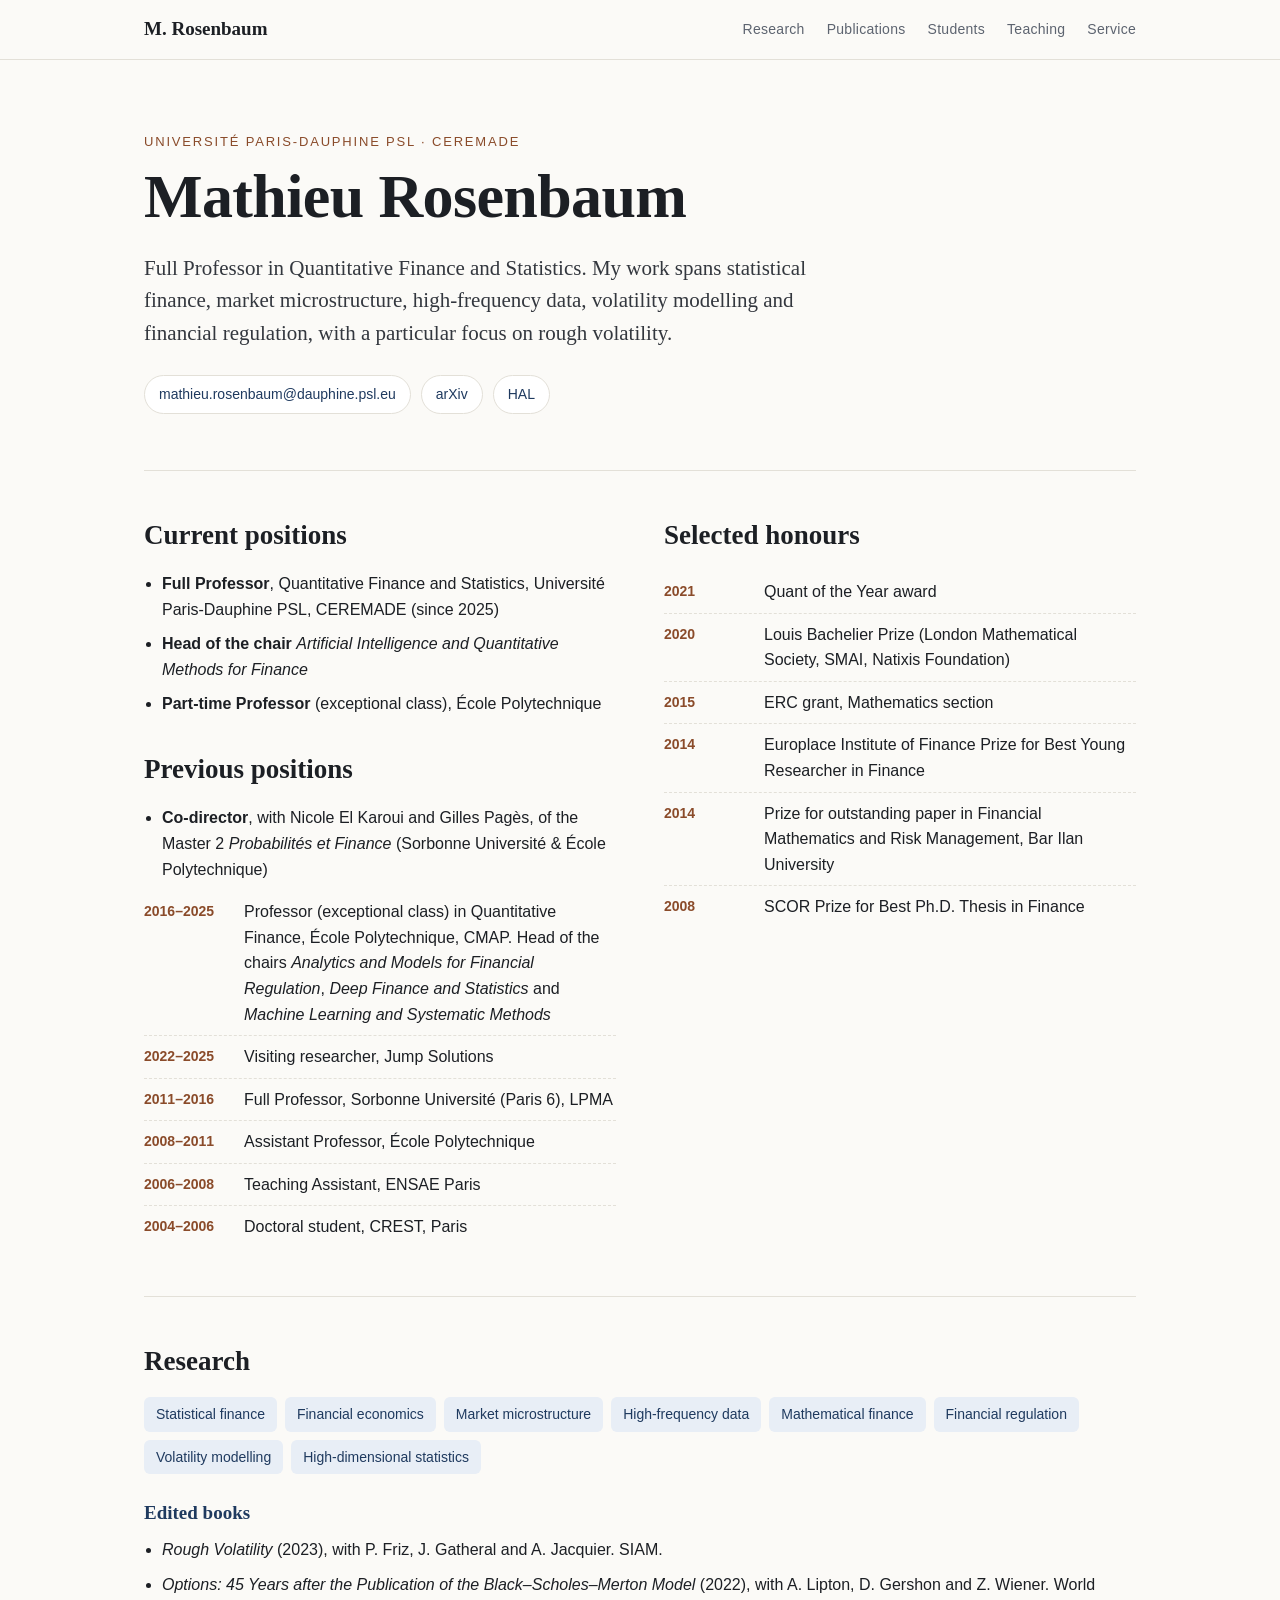
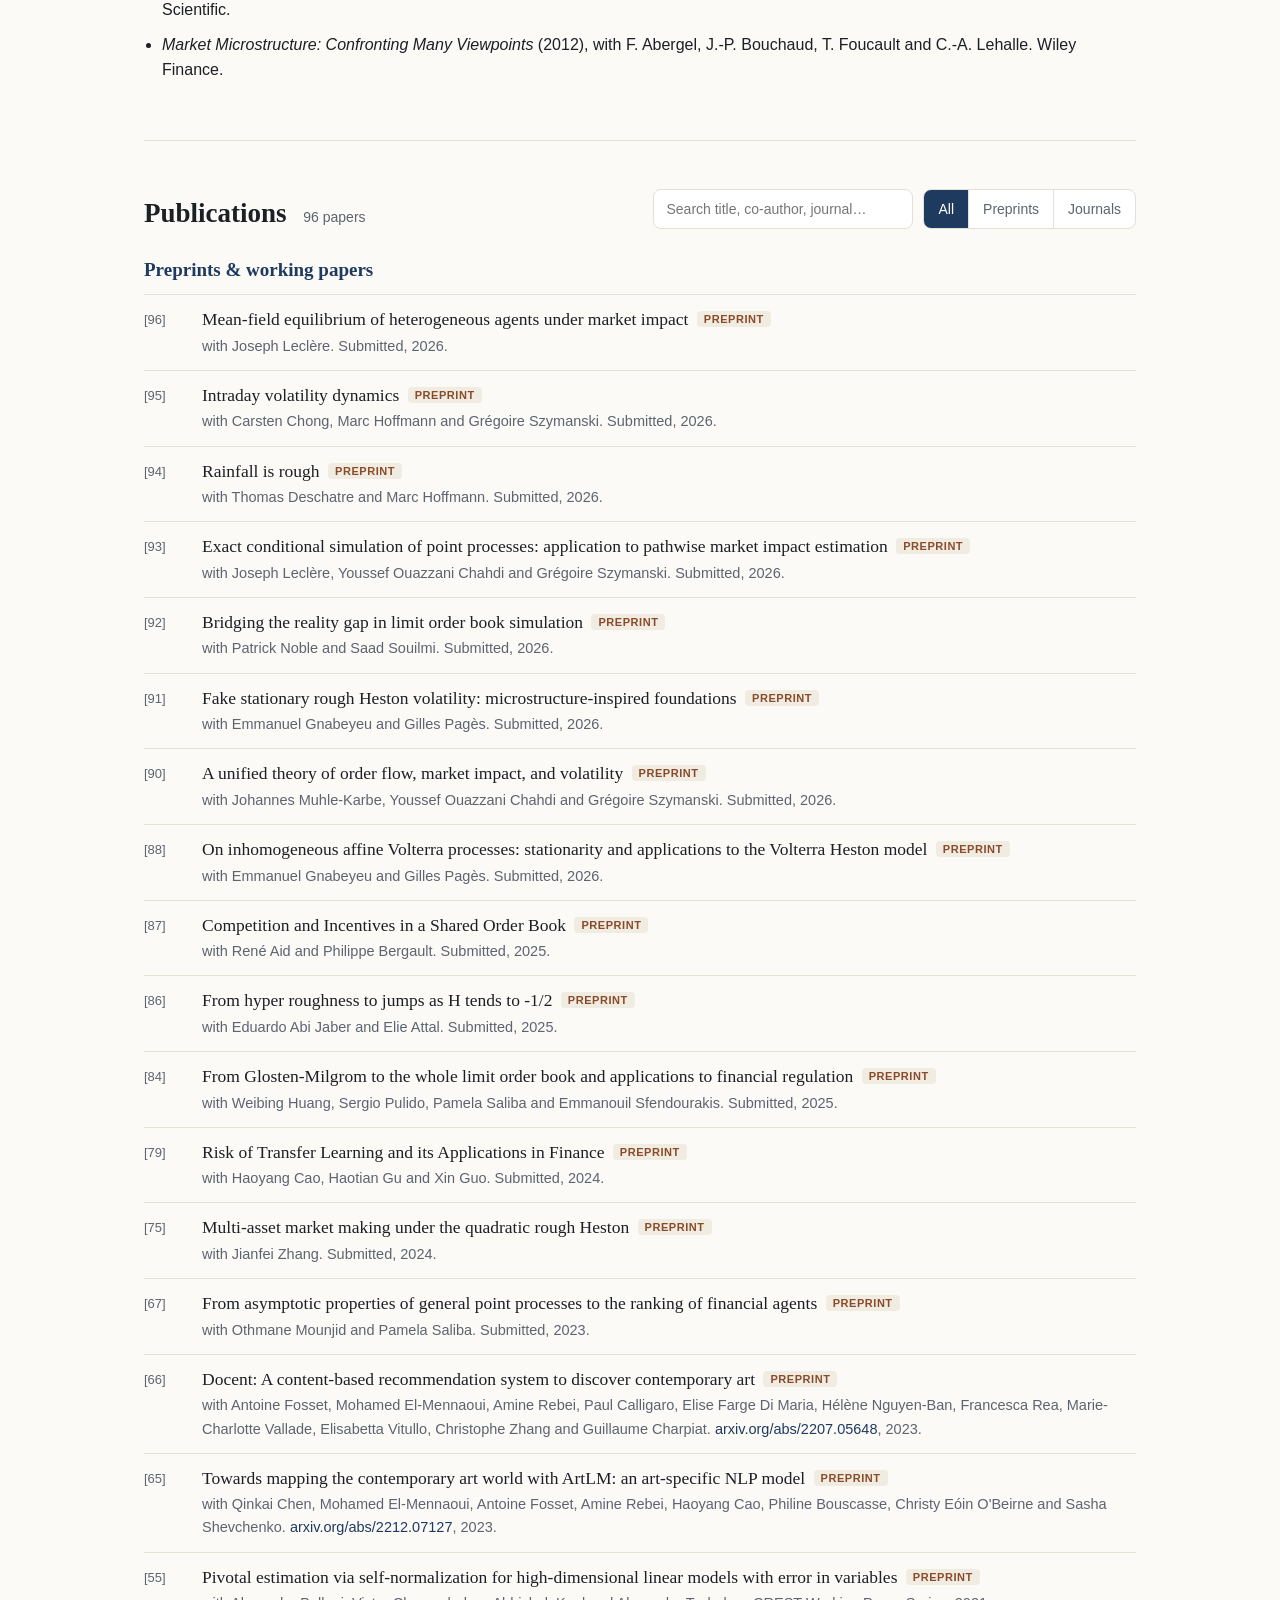
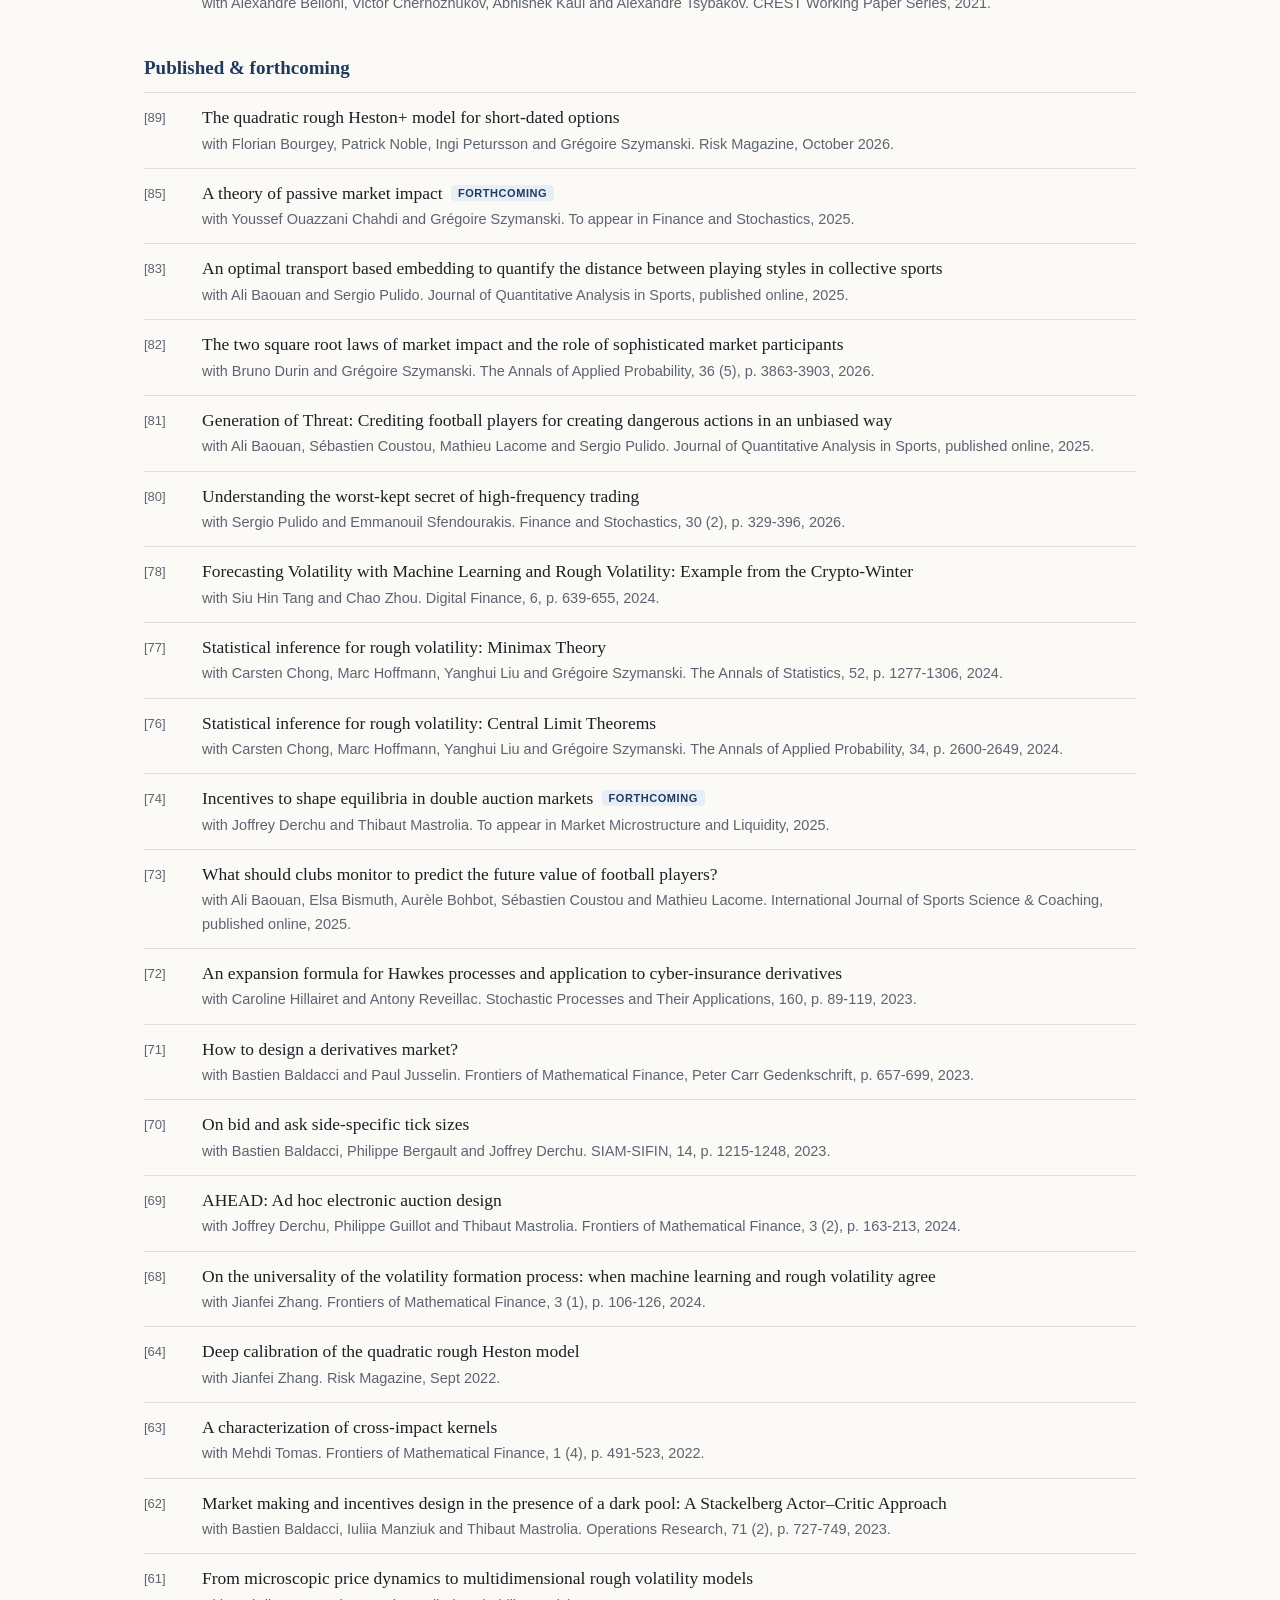
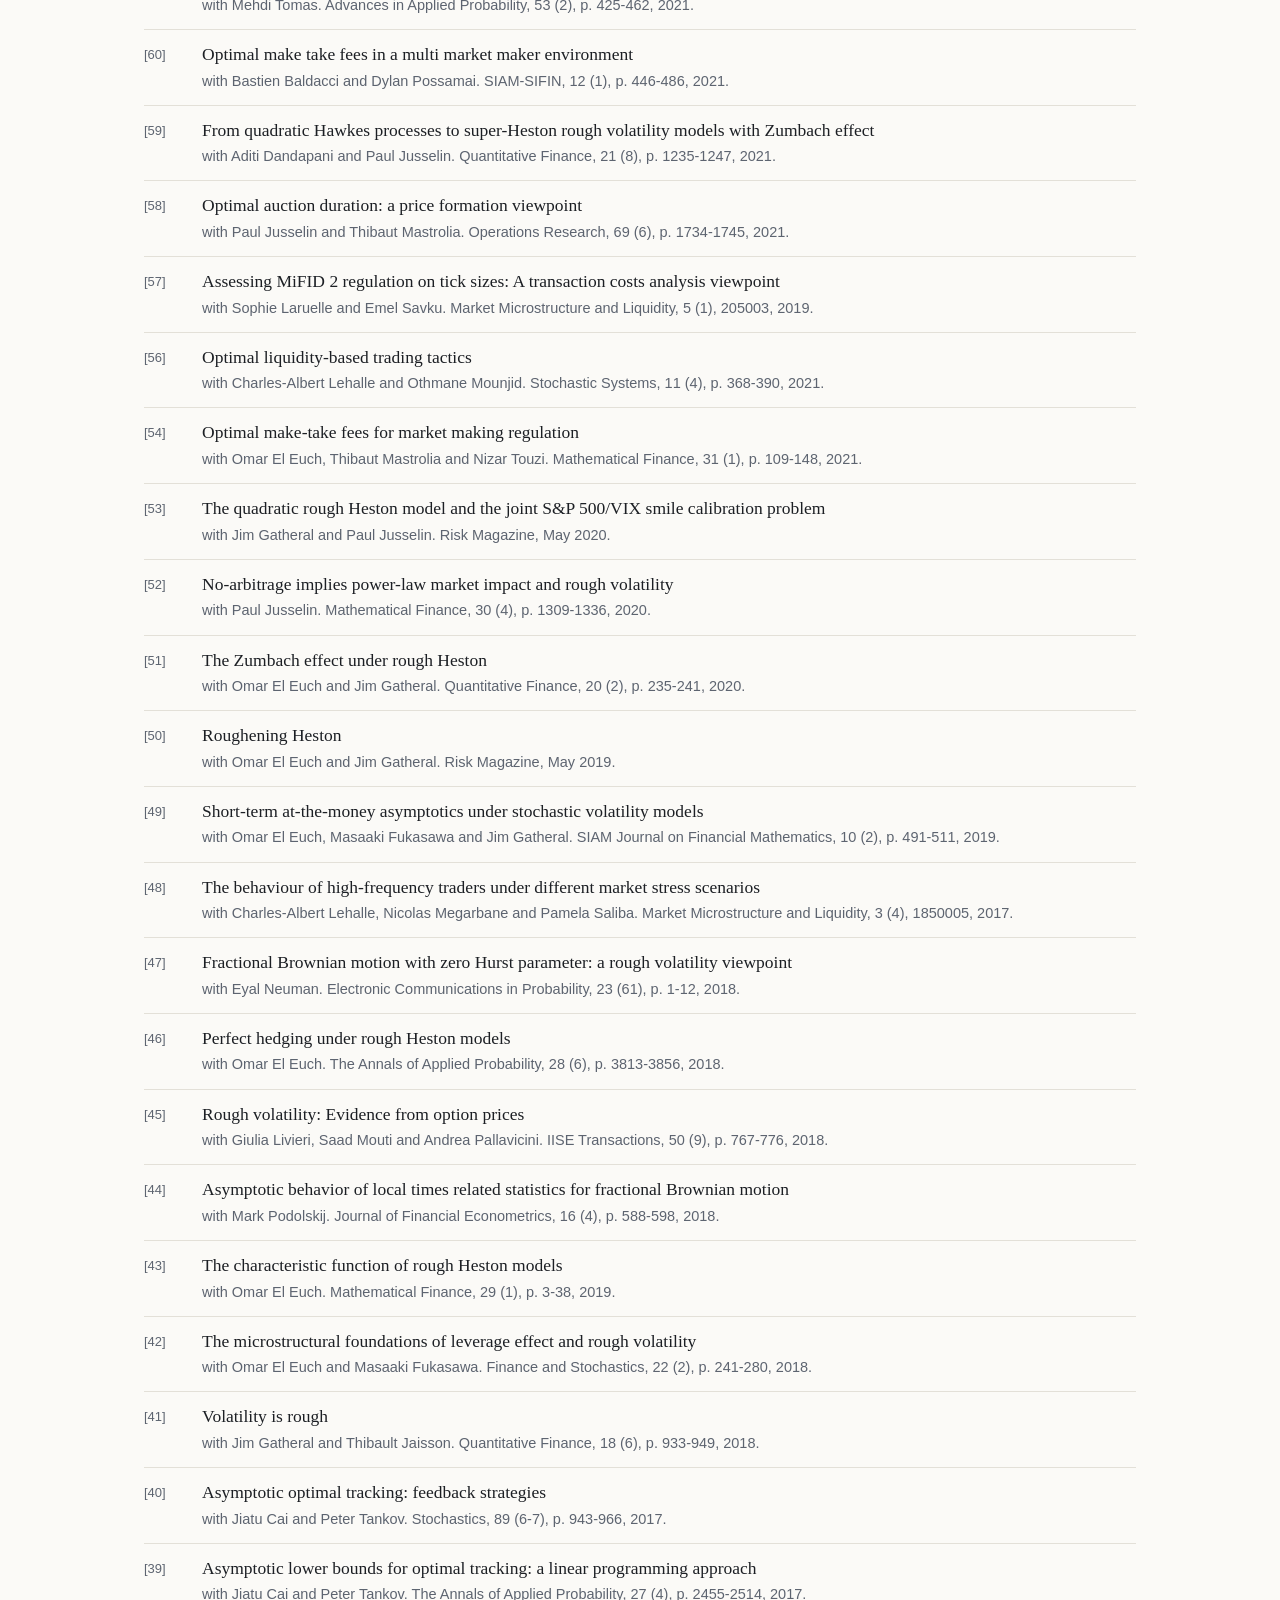
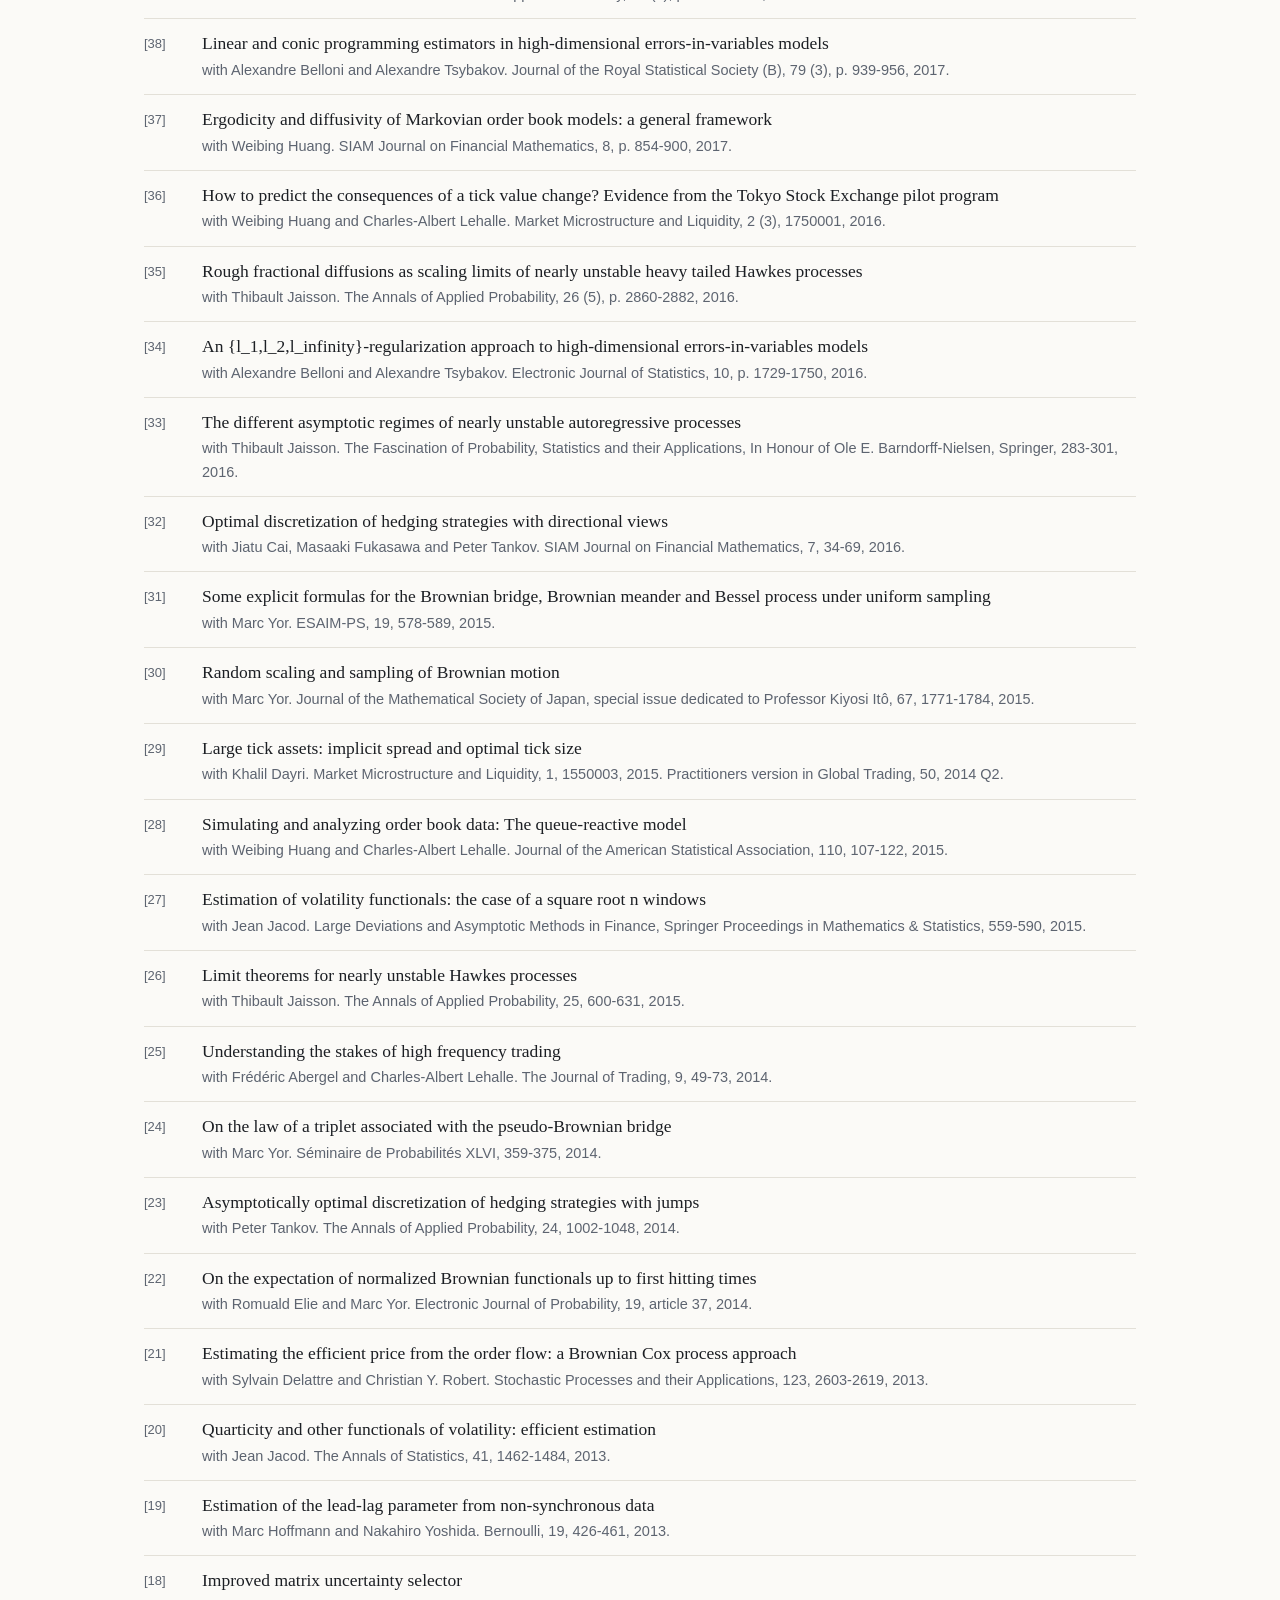
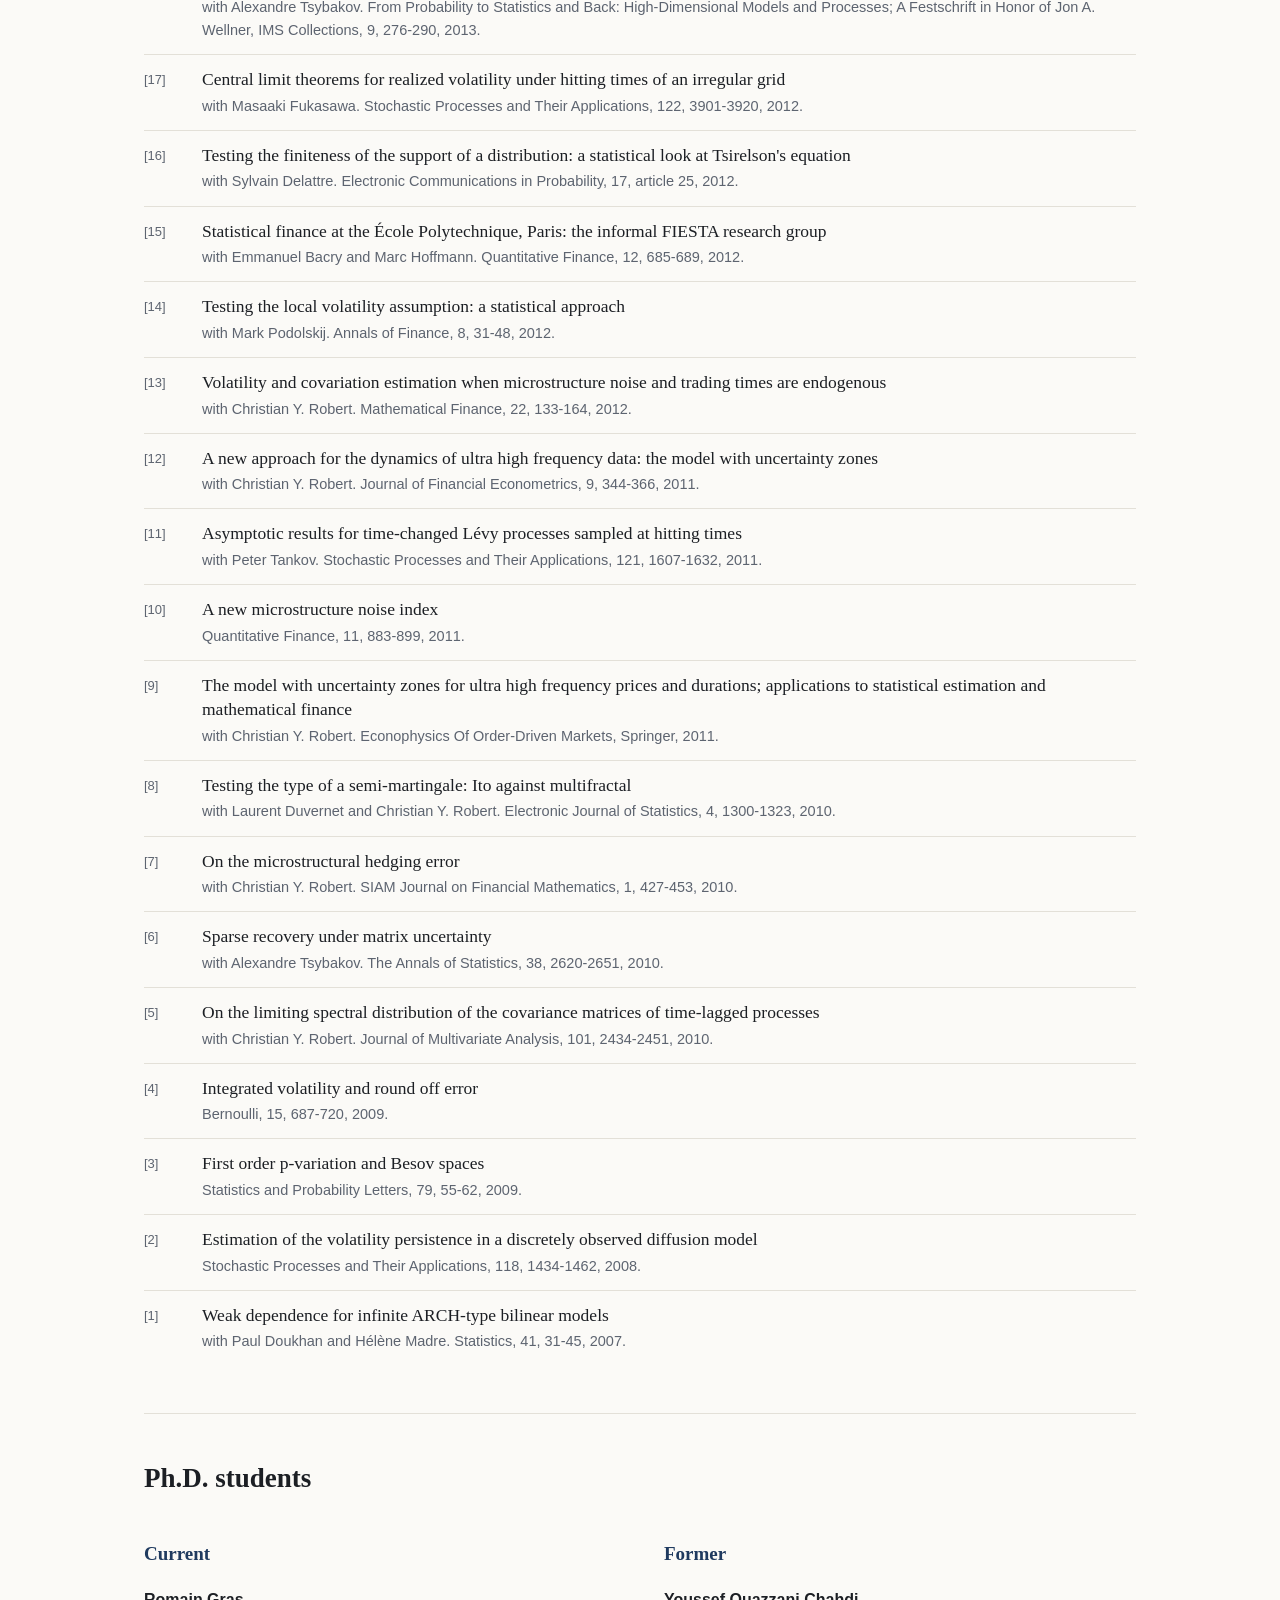
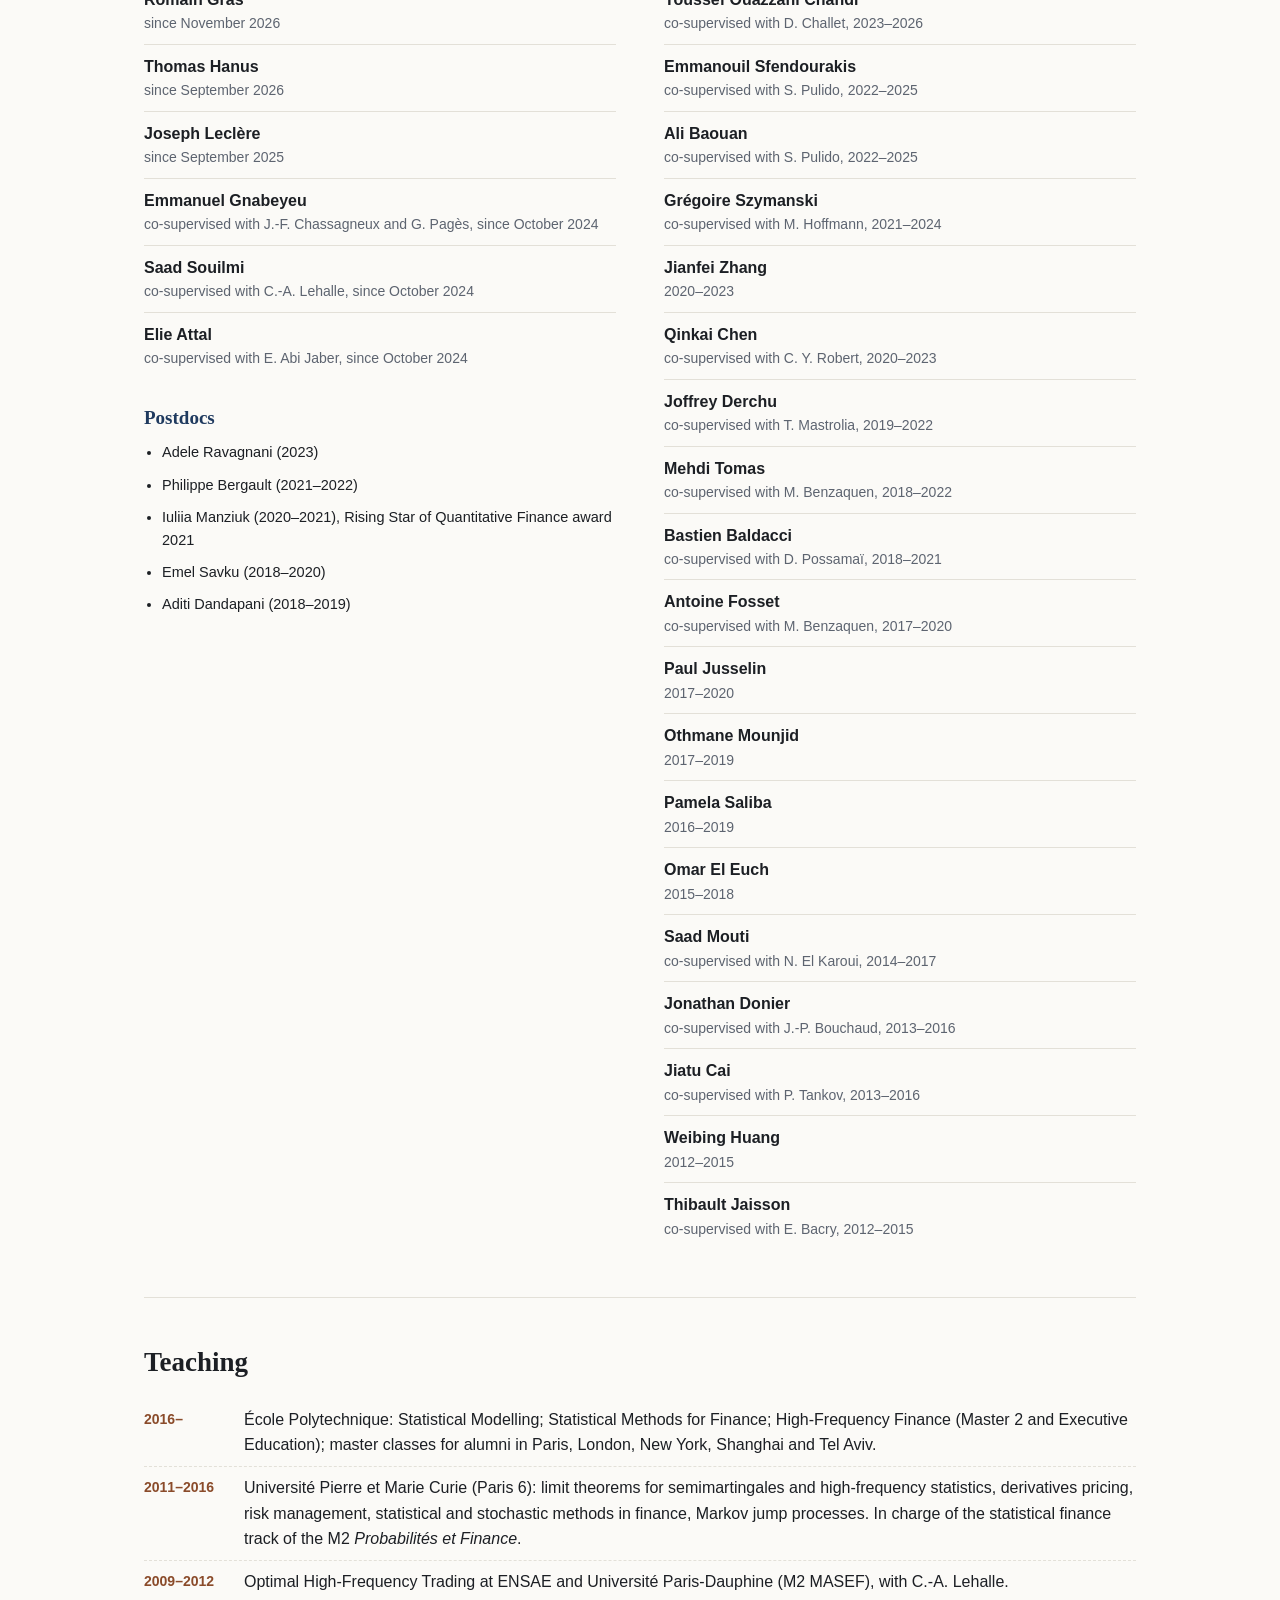
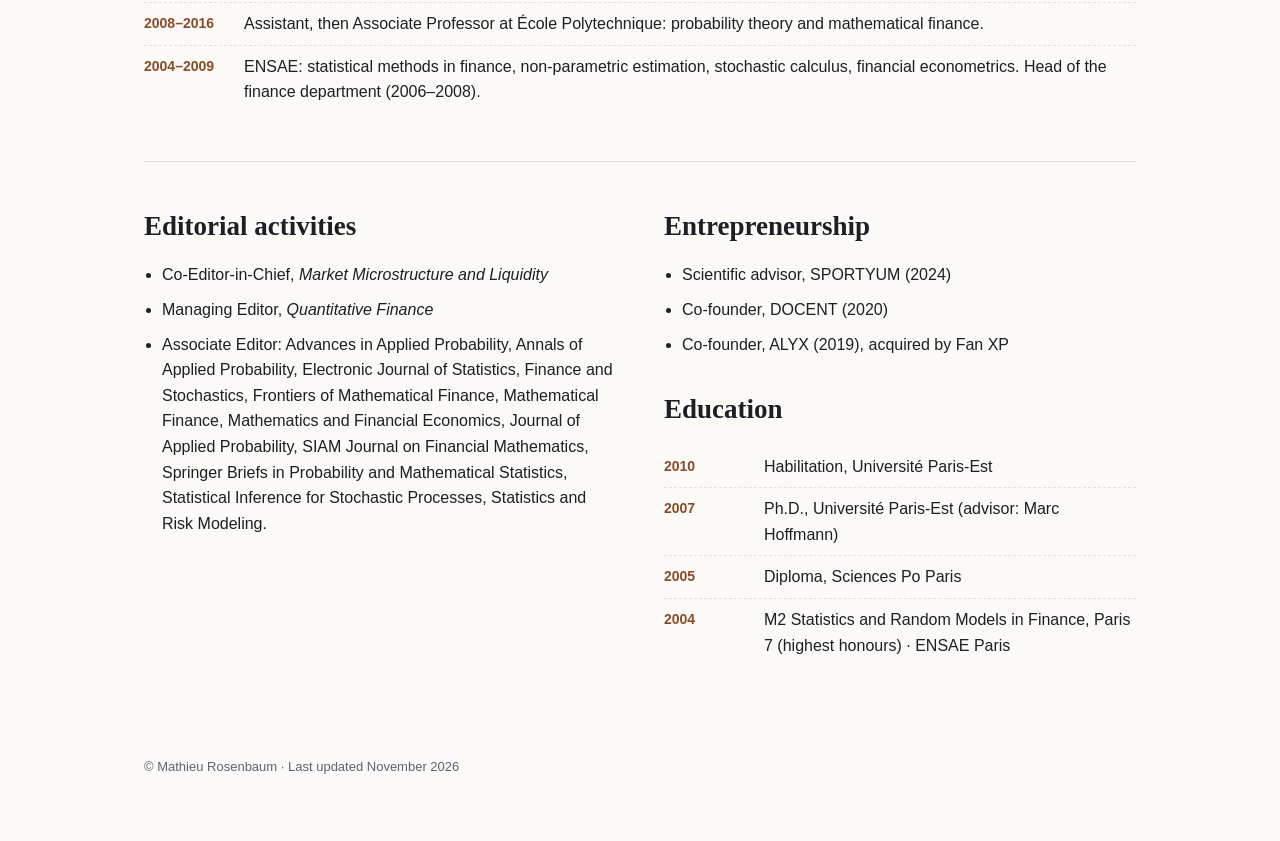
==== index.html @ 25e3539d "Add files via upload" ====
<!DOCTYPE html>
<html lang="en">
<head>
<meta charset="utf-8">
<meta name="viewport" content="width=device-width, initial-scale=1">
<title>Mathieu Rosenbaum · Quantitative Finance and Statistics</title>
<meta name="description" content="Mathieu Rosenbaum, Full Professor in Quantitative Finance and Statistics at Université Paris-Dauphine PSL (CEREMADE). Rough volatility, market microstructure, high-frequency data.">
<link rel="stylesheet" href="style.css">
</head>
<body>
<header class="top">
  <nav>
    <a class="brand" href="#">M. Rosenbaum</a>
    <div class="links">
      <a href="#research">Research</a><a href="#publications">Publications</a><a href="#students">Students</a><a href="#teaching">Teaching</a><a href="#service">Service</a>
    </div>
  </nav>
</header>

<main>
<section class="hero">
  <p class="eyebrow">Université Paris-Dauphine PSL · CEREMADE</p>
  <h1>Mathieu Rosenbaum</h1>
  <p class="lede">Full Professor in Quantitative Finance and Statistics. My work spans statistical finance, market microstructure, high-frequency data, volatility modelling and financial regulation, with a particular focus on rough volatility.</p>
  <ul class="contact">
    <li><a href="mailto:mathieu.rosenbaum@dauphine.psl.eu">mathieu.rosenbaum@dauphine.psl.eu</a></li>
    <li><a href="https://arxiv.org/search/?query=Rosenbaum%2C+Mathieu&amp;searchtype=author">arXiv</a></li>
    <li><a href="https://hal.science/search/index/?q=authFullName_s%3A%22Mathieu+Rosenbaum%22">HAL</a></li>
  </ul>
</section>

<section class="grid2">
  <div>
    <h2>Current positions</h2>
    <ul class="plain">
      <li><strong>Full Professor</strong>, Quantitative Finance and Statistics, Université Paris-Dauphine PSL, CEREMADE (since 2025)</li>
      <li><strong>Head of the chair</strong> <em>Artificial Intelligence and Quantitative Methods for Finance</em></li>
      <li><strong>Part-time Professor</strong> (exceptional class), École Polytechnique</li>
    </ul>
    <h2>Previous positions</h2>
    <ul class="plain">
      <li><strong>Co-director</strong>, with Nicole El Karoui and Gilles Pagès, of the Master 2 <em>Probabilités et Finance</em> (Sorbonne Université &amp; École Polytechnique)</li>
    </ul>
    <ul class="timeline">
      <li><span>2016–2025</span><div>Professor (exceptional class) in Quantitative Finance, École Polytechnique, CMAP. Head of the chairs <em>Analytics and Models for Financial Regulation</em>, <em>Deep Finance and Statistics</em> and <em>Machine Learning and Systematic Methods</em></div></li>
      <li><span>2022–2025</span><div>Visiting researcher, Jump Solutions</div></li>
      <li><span>2011–2016</span><div>Full Professor, Sorbonne Université (Paris 6), LPMA</div></li>
      <li><span>2008–2011</span><div>Assistant Professor, École Polytechnique</div></li>
      <li><span>2006–2008</span><div>Teaching Assistant, ENSAE Paris</div></li>
      <li><span>2004–2006</span><div>Doctoral student, CREST, Paris</div></li>
    </ul>
  </div>
  <div>
    <h2>Selected honours</h2>
    <ul class="timeline">
      <li><span>2021</span><div>Quant of the Year award</div></li>
      <li><span>2020</span><div>Louis Bachelier Prize (London Mathematical Society, SMAI, Natixis Foundation)</div></li>
      <li><span>2015</span><div>ERC grant, Mathematics section</div></li>
      <li><span>2014</span><div>Europlace Institute of Finance Prize for Best Young Researcher in Finance</div></li>
      <li><span>2014</span><div>Prize for outstanding paper in Financial Mathematics and Risk Management, Bar Ilan University</div></li>
      <li><span>2008</span><div>SCOR Prize for Best Ph.D. Thesis in Finance</div></li>
    </ul>
  </div>
</section>

<section id="research">
  <h2>Research</h2>
  <div class="tags">
    <span>Statistical finance</span><span>Financial economics</span><span>Market microstructure</span><span>High-frequency data</span><span>Mathematical finance</span><span>Financial regulation</span><span>Volatility modelling</span><span>High-dimensional statistics</span>
  </div>
  <h3>Edited books</h3>
  <ul class="plain">
    <li><em>Rough Volatility</em> (2023), with P. Friz, J. Gatheral and A. Jacquier. SIAM.</li>
    <li><em>Options: 45 Years after the Publication of the Black–Scholes–Merton Model</em> (2022), with A. Lipton, D. Gershon and Z. Wiener. World Scientific.</li>
    <li><em>Market Microstructure: Confronting Many Viewpoints</em> (2012), with F. Abergel, J.-P. Bouchaud, T. Foucault and C.-A. Lehalle. Wiley Finance.</li>
  </ul>
</section>

<section id="publications">
  <div class="pubhead">
    <h2>Publications <small>96 papers</small></h2>
    <div class="controls">
      <input id="q" type="search" placeholder="Search title, co-author, journal…" aria-label="Search publications">
      <div class="seg" role="group" aria-label="Filter">
        <button data-f="all" class="on">All</button><button data-f="preprint">Preprints</button><button data-f="journal">Journals</button>
      </div>
    </div>
  </div>
  <h3 class="grp" data-grp="preprint">Preprints &amp; working papers</h3>
  <ol class="pubs" data-grp="preprint"><li class="pub" data-status="preprint" data-q="mean-field equilibrium of heterogeneous agents under market impact with joseph leclère. submitted, 2026."><span class="num">[96]</span><div><p class="t">Mean-field equilibrium of heterogeneous agents under market impact <span class="badge preprint">Preprint</span></p><p class="d">with Joseph Leclère. Submitted, 2026.</p></div></li><li class="pub" data-status="preprint" data-q="intraday volatility dynamics with carsten chong, marc hoffmann and grégoire szymanski. submitted, 2026."><span class="num">[95]</span><div><p class="t">Intraday volatility dynamics <span class="badge preprint">Preprint</span></p><p class="d">with Carsten Chong, Marc Hoffmann and Grégoire Szymanski. Submitted, 2026.</p></div></li><li class="pub" data-status="preprint" data-q="rainfall is rough with thomas deschatre and marc hoffmann. submitted, 2026."><span class="num">[94]</span><div><p class="t">Rainfall is rough <span class="badge preprint">Preprint</span></p><p class="d">with Thomas Deschatre and Marc Hoffmann. Submitted, 2026.</p></div></li><li class="pub" data-status="preprint" data-q="exact conditional simulation of point processes: application to pathwise market impact estimation with joseph leclère, youssef ouazzani chahdi and grégoire szymanski. submitted, 2026."><span class="num">[93]</span><div><p class="t">Exact conditional simulation of point processes: application to pathwise market impact estimation <span class="badge preprint">Preprint</span></p><p class="d">with Joseph Leclère, Youssef Ouazzani Chahdi and Grégoire Szymanski. Submitted, 2026.</p></div></li><li class="pub" data-status="preprint" data-q="bridging the reality gap in limit order book simulation with patrick noble and saad souilmi. submitted, 2026."><span class="num">[92]</span><div><p class="t">Bridging the reality gap in limit order book simulation <span class="badge preprint">Preprint</span></p><p class="d">with Patrick Noble and Saad Souilmi. Submitted, 2026.</p></div></li><li class="pub" data-status="preprint" data-q="fake stationary rough heston volatility: microstructure-inspired foundations with emmanuel gnabeyeu and gilles pagès. submitted, 2026."><span class="num">[91]</span><div><p class="t">Fake stationary rough Heston volatility: microstructure-inspired foundations <span class="badge preprint">Preprint</span></p><p class="d">with Emmanuel Gnabeyeu and Gilles Pagès. Submitted, 2026.</p></div></li><li class="pub" data-status="preprint" data-q="a unified theory of order flow, market impact, and volatility with johannes muhle-karbe, youssef ouazzani chahdi and grégoire szymanski. submitted, 2026."><span class="num">[90]</span><div><p class="t">A unified theory of order flow, market impact, and volatility <span class="badge preprint">Preprint</span></p><p class="d">with Johannes Muhle-Karbe, Youssef Ouazzani Chahdi and Grégoire Szymanski. Submitted, 2026.</p></div></li><li class="pub" data-status="preprint" data-q="on inhomogeneous affine volterra processes: stationarity and applications to the volterra heston model with emmanuel gnabeyeu and gilles pagès. submitted, 2026."><span class="num">[88]</span><div><p class="t">On inhomogeneous affine Volterra processes: stationarity and applications to the Volterra Heston model <span class="badge preprint">Preprint</span></p><p class="d">with Emmanuel Gnabeyeu and Gilles Pagès. Submitted, 2026.</p></div></li><li class="pub" data-status="preprint" data-q="competition and incentives in a shared order book with rené aid and philippe bergault. submitted, 2025."><span class="num">[87]</span><div><p class="t">Competition and Incentives in a Shared Order Book <span class="badge preprint">Preprint</span></p><p class="d">with René Aid and Philippe Bergault. Submitted, 2025.</p></div></li><li class="pub" data-status="preprint" data-q="from hyper roughness to jumps as h tends to -1/2 with eduardo abi jaber and elie attal. submitted, 2025."><span class="num">[86]</span><div><p class="t">From hyper roughness to jumps as H tends to -1/2 <span class="badge preprint">Preprint</span></p><p class="d">with Eduardo Abi Jaber and Elie Attal. Submitted, 2025.</p></div></li><li class="pub" data-status="preprint" data-q="from glosten-milgrom to the whole limit order book and applications to financial regulation with weibing huang, sergio pulido, pamela saliba and emmanouil sfendourakis. submitted, 2025."><span class="num">[84]</span><div><p class="t">From Glosten-Milgrom to the whole limit order book and applications to financial regulation <span class="badge preprint">Preprint</span></p><p class="d">with Weibing Huang, Sergio Pulido, Pamela Saliba and Emmanouil Sfendourakis. Submitted, 2025.</p></div></li><li class="pub" data-status="preprint" data-q="risk of transfer learning and its applications in finance with haoyang cao, haotian gu and xin guo. submitted, 2024."><span class="num">[79]</span><div><p class="t">Risk of Transfer Learning and its Applications in Finance <span class="badge preprint">Preprint</span></p><p class="d">with Haoyang Cao, Haotian Gu and Xin Guo. Submitted, 2024.</p></div></li><li class="pub" data-status="preprint" data-q="multi-asset market making under the quadratic rough heston with jianfei zhang. submitted, 2024."><span class="num">[75]</span><div><p class="t">Multi-asset market making under the quadratic rough Heston <span class="badge preprint">Preprint</span></p><p class="d">with Jianfei Zhang. Submitted, 2024.</p></div></li><li class="pub" data-status="preprint" data-q="from asymptotic properties of general point processes to the ranking of financial agents with othmane mounjid and pamela saliba. submitted, 2023."><span class="num">[67]</span><div><p class="t">From asymptotic properties of general point processes to the ranking of financial agents <span class="badge preprint">Preprint</span></p><p class="d">with Othmane Mounjid and Pamela Saliba. Submitted, 2023.</p></div></li><li class="pub" data-status="preprint" data-q="docent: a content-based recommendation system to discover contemporary art with antoine fosset, mohamed el-mennaoui, amine rebei, paul calligaro, elise farge di maria, hélène nguyen-ban, francesca rea, marie-charlotte vallade, elisabetta vitullo, christophe zhang and guillaume charpiat. https://arxiv.org/abs/2207.05648, 2023."><span class="num">[66]</span><div><p class="t">Docent: A content-based recommendation system to discover contemporary art <span class="badge preprint">Preprint</span></p><p class="d">with Antoine Fosset, Mohamed El-Mennaoui, Amine Rebei, Paul Calligaro, Elise Farge Di Maria, Hélène Nguyen-Ban, Francesca Rea, Marie-Charlotte Vallade, Elisabetta Vitullo, Christophe Zhang and Guillaume Charpiat. <a href="https://arxiv.org/abs/2207.05648">arxiv.org/abs/2207.05648</a>, 2023.</p></div></li><li class="pub" data-status="preprint" data-q="towards mapping the contemporary art world with artlm: an art-specific nlp model with qinkai chen, mohamed el-mennaoui, antoine fosset, amine rebei, haoyang cao, philine bouscasse, christy eóin o&#x27;beirne and sasha shevchenko. https://arxiv.org/abs/2212.07127, 2023."><span class="num">[65]</span><div><p class="t">Towards mapping the contemporary art world with ArtLM: an art-specific NLP model <span class="badge preprint">Preprint</span></p><p class="d">with Qinkai Chen, Mohamed El-Mennaoui, Antoine Fosset, Amine Rebei, Haoyang Cao, Philine Bouscasse, Christy Eóin O&#x27;Beirne and Sasha Shevchenko. <a href="https://arxiv.org/abs/2212.07127">arxiv.org/abs/2212.07127</a>, 2023.</p></div></li><li class="pub" data-status="preprint" data-q="pivotal estimation via self-normalization for high-dimensional linear models with error in variables with alexandre belloni, victor chernozhukov, abhishek kaul and alexandre tsybakov. crest working paper series, 2021."><span class="num">[55]</span><div><p class="t">Pivotal estimation via self-normalization for high-dimensional linear models with error in variables <span class="badge preprint">Preprint</span></p><p class="d">with Alexandre Belloni, Victor Chernozhukov, Abhishek Kaul and Alexandre Tsybakov. CREST Working Paper Series, 2021.</p></div></li></ol>
  <h3 class="grp" data-grp="journal">Published &amp; forthcoming</h3>
  <ol class="pubs" data-grp="journal"><li class="pub" data-status="published" data-q="the quadratic rough heston+ model for short-dated options with florian bourgey, patrick noble, ingi petursson and grégoire szymanski. risk magazine, october 2026."><span class="num">[89]</span><div><p class="t">The quadratic rough Heston+ model for short-dated options </p><p class="d">with Florian Bourgey, Patrick Noble, Ingi Petursson and Grégoire Szymanski. Risk Magazine, October 2026.</p></div></li><li class="pub" data-status="forthcoming" data-q="a theory of passive market impact with youssef ouazzani chahdi and grégoire szymanski. to appear in finance and stochastics, 2025."><span class="num">[85]</span><div><p class="t">A theory of passive market impact <span class="badge forthcoming">Forthcoming</span></p><p class="d">with Youssef Ouazzani Chahdi and Grégoire Szymanski. To appear in Finance and Stochastics, 2025.</p></div></li><li class="pub" data-status="published" data-q="an optimal transport based embedding to quantify the distance between playing styles in collective sports with ali baouan and sergio pulido. journal of quantitative analysis in sports, published online, 2025."><span class="num">[83]</span><div><p class="t">An optimal transport based embedding to quantify the distance between playing styles in collective sports </p><p class="d">with Ali Baouan and Sergio Pulido. Journal of Quantitative Analysis in Sports, published online, 2025.</p></div></li><li class="pub" data-status="published" data-q="the two square root laws of market impact and the role of sophisticated market participants with bruno durin and grégoire szymanski. the annals of applied probability, 36 (5), p. 3863-3903, 2026."><span class="num">[82]</span><div><p class="t">The two square root laws of market impact and the role of sophisticated market participants </p><p class="d">with Bruno Durin and Grégoire Szymanski. The Annals of Applied Probability, 36 (5), p. 3863-3903, 2026.</p></div></li><li class="pub" data-status="published" data-q="generation of threat: crediting football players for creating dangerous actions in an unbiased way with ali baouan, sébastien coustou, mathieu lacome and sergio pulido. journal of quantitative analysis in sports, published online, 2025."><span class="num">[81]</span><div><p class="t">Generation of Threat: Crediting football players for creating dangerous actions in an unbiased way </p><p class="d">with Ali Baouan, Sébastien Coustou, Mathieu Lacome and Sergio Pulido. Journal of Quantitative Analysis in Sports, published online, 2025.</p></div></li><li class="pub" data-status="published" data-q="understanding the worst-kept secret of high-frequency trading with sergio pulido and emmanouil sfendourakis. finance and stochastics, 30 (2), p. 329-396, 2026."><span class="num">[80]</span><div><p class="t">Understanding the worst-kept secret of high-frequency trading </p><p class="d">with Sergio Pulido and Emmanouil Sfendourakis. Finance and Stochastics, 30 (2), p. 329-396, 2026.</p></div></li><li class="pub" data-status="published" data-q="forecasting volatility with machine learning and rough volatility: example from the crypto-winter with siu hin tang and chao zhou. digital finance, 6, p. 639-655, 2024."><span class="num">[78]</span><div><p class="t">Forecasting Volatility with Machine Learning and Rough Volatility: Example from the Crypto-Winter </p><p class="d">with Siu Hin Tang and Chao Zhou. Digital Finance, 6, p. 639-655, 2024.</p></div></li><li class="pub" data-status="published" data-q="statistical inference for rough volatility: minimax theory with carsten chong, marc hoffmann, yanghui liu and grégoire szymanski. the annals of statistics, 52, p. 1277-1306, 2024."><span class="num">[77]</span><div><p class="t">Statistical inference for rough volatility: Minimax Theory </p><p class="d">with Carsten Chong, Marc Hoffmann, Yanghui Liu and Grégoire Szymanski. The Annals of Statistics, 52, p. 1277-1306, 2024.</p></div></li><li class="pub" data-status="published" data-q="statistical inference for rough volatility: central limit theorems with carsten chong, marc hoffmann, yanghui liu and grégoire szymanski. the annals of applied probability, 34, p. 2600-2649, 2024."><span class="num">[76]</span><div><p class="t">Statistical inference for rough volatility: Central Limit Theorems </p><p class="d">with Carsten Chong, Marc Hoffmann, Yanghui Liu and Grégoire Szymanski. The Annals of Applied Probability, 34, p. 2600-2649, 2024.</p></div></li><li class="pub" data-status="forthcoming" data-q="incentives to shape equilibria in double auction markets with joffrey derchu and thibaut mastrolia. to appear in market microstructure and liquidity, 2025."><span class="num">[74]</span><div><p class="t">Incentives to shape equilibria in double auction markets <span class="badge forthcoming">Forthcoming</span></p><p class="d">with Joffrey Derchu and Thibaut Mastrolia. To appear in Market Microstructure and Liquidity, 2025.</p></div></li><li class="pub" data-status="published" data-q="what should clubs monitor to predict the future value of football players? with ali baouan, elsa bismuth, aurèle bohbot, sébastien coustou and mathieu lacome. international journal of sports science &amp; coaching, published online, 2025."><span class="num">[73]</span><div><p class="t">What should clubs monitor to predict the future value of football players? </p><p class="d">with Ali Baouan, Elsa Bismuth, Aurèle Bohbot, Sébastien Coustou and Mathieu Lacome. International Journal of Sports Science &amp; Coaching, published online, 2025.</p></div></li><li class="pub" data-status="published" data-q="an expansion formula for hawkes processes and application to cyber-insurance derivatives with caroline hillairet and antony reveillac. stochastic processes and their applications, 160, p. 89-119, 2023."><span class="num">[72]</span><div><p class="t">An expansion formula for Hawkes processes and application to cyber-insurance derivatives </p><p class="d">with Caroline Hillairet and Antony Reveillac. Stochastic Processes and Their Applications, 160, p. 89-119, 2023.</p></div></li><li class="pub" data-status="published" data-q="how to design a derivatives market? with bastien baldacci and paul jusselin. frontiers of mathematical finance, peter carr gedenkschrift, p. 657-699, 2023."><span class="num">[71]</span><div><p class="t">How to design a derivatives market? </p><p class="d">with Bastien Baldacci and Paul Jusselin. Frontiers of Mathematical Finance, Peter Carr Gedenkschrift, p. 657-699, 2023.</p></div></li><li class="pub" data-status="published" data-q="on bid and ask side-specific tick sizes with bastien baldacci, philippe bergault and joffrey derchu. siam-sifin, 14, p. 1215-1248, 2023."><span class="num">[70]</span><div><p class="t">On bid and ask side-specific tick sizes </p><p class="d">with Bastien Baldacci, Philippe Bergault and Joffrey Derchu. SIAM-SIFIN, 14, p. 1215-1248, 2023.</p></div></li><li class="pub" data-status="published" data-q="ahead: ad hoc electronic auction design with joffrey derchu, philippe guillot and thibaut mastrolia. frontiers of mathematical finance, 3 (2), p. 163-213, 2024."><span class="num">[69]</span><div><p class="t">AHEAD: Ad hoc electronic auction design </p><p class="d">with Joffrey Derchu, Philippe Guillot and Thibaut Mastrolia. Frontiers of Mathematical Finance, 3 (2), p. 163-213, 2024.</p></div></li><li class="pub" data-status="published" data-q="on the universality of the volatility formation process: when machine learning and rough volatility agree with jianfei zhang. frontiers of mathematical finance, 3 (1), p. 106-126, 2024."><span class="num">[68]</span><div><p class="t">On the universality of the volatility formation process: when machine learning and rough volatility agree </p><p class="d">with Jianfei Zhang. Frontiers of Mathematical Finance, 3 (1), p. 106-126, 2024.</p></div></li><li class="pub" data-status="published" data-q="deep calibration of the quadratic rough heston model with jianfei zhang. risk magazine, sept 2022."><span class="num">[64]</span><div><p class="t">Deep calibration of the quadratic rough Heston model </p><p class="d">with Jianfei Zhang. Risk Magazine, Sept 2022.</p></div></li><li class="pub" data-status="published" data-q="a characterization of cross-impact kernels with mehdi tomas. frontiers of mathematical finance, 1 (4), p. 491-523, 2022."><span class="num">[63]</span><div><p class="t">A characterization of cross-impact kernels </p><p class="d">with Mehdi Tomas. Frontiers of Mathematical Finance, 1 (4), p. 491-523, 2022.</p></div></li><li class="pub" data-status="published" data-q="market making and incentives design in the presence of a dark pool: a stackelberg actor–critic approach with bastien baldacci, iuliia manziuk and thibaut mastrolia. operations research, 71 (2), p. 727-749, 2023."><span class="num">[62]</span><div><p class="t">Market making and incentives design in the presence of a dark pool: A Stackelberg Actor–Critic Approach </p><p class="d">with Bastien Baldacci, Iuliia Manziuk and Thibaut Mastrolia. Operations Research, 71 (2), p. 727-749, 2023.</p></div></li><li class="pub" data-status="published" data-q="from microscopic price dynamics to multidimensional rough volatility models with mehdi tomas. advances in applied probability, 53 (2), p. 425-462, 2021."><span class="num">[61]</span><div><p class="t">From microscopic price dynamics to multidimensional rough volatility models </p><p class="d">with Mehdi Tomas. Advances in Applied Probability, 53 (2), p. 425-462, 2021.</p></div></li><li class="pub" data-status="published" data-q="optimal make take fees in a multi market maker environment with bastien baldacci and dylan possamai. siam-sifin, 12 (1), p. 446-486, 2021."><span class="num">[60]</span><div><p class="t">Optimal make take fees in a multi market maker environment </p><p class="d">with Bastien Baldacci and Dylan Possamai. SIAM-SIFIN, 12 (1), p. 446-486, 2021.</p></div></li><li class="pub" data-status="published" data-q="from quadratic hawkes processes to super-heston rough volatility models with zumbach effect with aditi dandapani and paul jusselin. quantitative finance, 21 (8), p. 1235-1247, 2021."><span class="num">[59]</span><div><p class="t">From quadratic Hawkes processes to super-Heston rough volatility models with Zumbach effect </p><p class="d">with Aditi Dandapani and Paul Jusselin. Quantitative Finance, 21 (8), p. 1235-1247, 2021.</p></div></li><li class="pub" data-status="published" data-q="optimal auction duration: a price formation viewpoint with paul jusselin and thibaut mastrolia. operations research, 69 (6), p. 1734-1745, 2021."><span class="num">[58]</span><div><p class="t">Optimal auction duration: a price formation viewpoint </p><p class="d">with Paul Jusselin and Thibaut Mastrolia. Operations Research, 69 (6), p. 1734-1745, 2021.</p></div></li><li class="pub" data-status="published" data-q="assessing mifid 2 regulation on tick sizes: a transaction costs analysis viewpoint with sophie laruelle and emel savku. market microstructure and liquidity, 5 (1), 205003, 2019."><span class="num">[57]</span><div><p class="t">Assessing MiFID 2 regulation on tick sizes: A transaction costs analysis viewpoint </p><p class="d">with Sophie Laruelle and Emel Savku. Market Microstructure and Liquidity, 5 (1), 205003, 2019.</p></div></li><li class="pub" data-status="published" data-q="optimal liquidity-based trading tactics with charles-albert lehalle and othmane mounjid. stochastic systems, 11 (4), p. 368-390, 2021."><span class="num">[56]</span><div><p class="t">Optimal liquidity-based trading tactics </p><p class="d">with Charles-Albert Lehalle and Othmane Mounjid. Stochastic Systems, 11 (4), p. 368-390, 2021.</p></div></li><li class="pub" data-status="published" data-q="optimal make-take fees for market making regulation with omar el euch, thibaut mastrolia and nizar touzi. mathematical finance, 31 (1), p. 109-148, 2021."><span class="num">[54]</span><div><p class="t">Optimal make-take fees for market making regulation </p><p class="d">with Omar El Euch, Thibaut Mastrolia and Nizar Touzi. Mathematical Finance, 31 (1), p. 109-148, 2021.</p></div></li><li class="pub" data-status="published" data-q="the quadratic rough heston model and the joint s&amp;p 500/vix smile calibration problem with jim gatheral and paul jusselin. risk magazine, may 2020."><span class="num">[53]</span><div><p class="t">The quadratic rough Heston model and the joint S&amp;P 500/VIX smile calibration problem </p><p class="d">with Jim Gatheral and Paul Jusselin. Risk Magazine, May 2020.</p></div></li><li class="pub" data-status="published" data-q="no-arbitrage implies power-law market impact and rough volatility with paul jusselin. mathematical finance, 30 (4), p. 1309-1336, 2020."><span class="num">[52]</span><div><p class="t">No-arbitrage implies power-law market impact and rough volatility </p><p class="d">with Paul Jusselin. Mathematical Finance, 30 (4), p. 1309-1336, 2020.</p></div></li><li class="pub" data-status="published" data-q="the zumbach effect under rough heston with omar el euch and jim gatheral. quantitative finance, 20 (2), p. 235-241, 2020."><span class="num">[51]</span><div><p class="t">The Zumbach effect under rough Heston </p><p class="d">with Omar El Euch and Jim Gatheral. Quantitative Finance, 20 (2), p. 235-241, 2020.</p></div></li><li class="pub" data-status="published" data-q="roughening heston with omar el euch and jim gatheral. risk magazine, may 2019."><span class="num">[50]</span><div><p class="t">Roughening Heston </p><p class="d">with Omar El Euch and Jim Gatheral. Risk Magazine, May 2019.</p></div></li><li class="pub" data-status="published" data-q="short-term at-the-money asymptotics under stochastic volatility models with omar el euch, masaaki fukasawa and jim gatheral. siam journal on financial mathematics, 10 (2), p. 491-511, 2019."><span class="num">[49]</span><div><p class="t">Short-term at-the-money asymptotics under stochastic volatility models </p><p class="d">with Omar El Euch, Masaaki Fukasawa and Jim Gatheral. SIAM Journal on Financial Mathematics, 10 (2), p. 491-511, 2019.</p></div></li><li class="pub" data-status="published" data-q="the behaviour of high-frequency traders under different market stress scenarios with charles-albert lehalle, nicolas megarbane and pamela saliba. market microstructure and liquidity, 3 (4), 1850005, 2017."><span class="num">[48]</span><div><p class="t">The behaviour of high-frequency traders under different market stress scenarios </p><p class="d">with Charles-Albert Lehalle, Nicolas Megarbane and Pamela Saliba. Market Microstructure and Liquidity, 3 (4), 1850005, 2017.</p></div></li><li class="pub" data-status="published" data-q="fractional brownian motion with zero hurst parameter: a rough volatility viewpoint with eyal neuman. electronic communications in probability, 23 (61), p. 1-12, 2018."><span class="num">[47]</span><div><p class="t">Fractional Brownian motion with zero Hurst parameter: a rough volatility viewpoint </p><p class="d">with Eyal Neuman. Electronic Communications in Probability, 23 (61), p. 1-12, 2018.</p></div></li><li class="pub" data-status="published" data-q="perfect hedging under rough heston models with omar el euch. the annals of applied probability, 28 (6), p. 3813-3856, 2018."><span class="num">[46]</span><div><p class="t">Perfect hedging under rough Heston models </p><p class="d">with Omar El Euch. The Annals of Applied Probability, 28 (6), p. 3813-3856, 2018.</p></div></li><li class="pub" data-status="published" data-q="rough volatility: evidence from option prices with giulia livieri, saad mouti and andrea pallavicini. iise transactions, 50 (9), p. 767-776, 2018."><span class="num">[45]</span><div><p class="t">Rough volatility: Evidence from option prices </p><p class="d">with Giulia Livieri, Saad Mouti and Andrea Pallavicini. IISE Transactions, 50 (9), p. 767-776, 2018.</p></div></li><li class="pub" data-status="published" data-q="asymptotic behavior of local times related statistics for fractional brownian motion with mark podolskij. journal of financial econometrics, 16 (4), p. 588-598, 2018."><span class="num">[44]</span><div><p class="t">Asymptotic behavior of local times related statistics for fractional Brownian motion </p><p class="d">with Mark Podolskij. Journal of Financial Econometrics, 16 (4), p. 588-598, 2018.</p></div></li><li class="pub" data-status="published" data-q="the characteristic function of rough heston models with omar el euch. mathematical finance, 29 (1), p. 3-38, 2019."><span class="num">[43]</span><div><p class="t">The characteristic function of rough Heston models </p><p class="d">with Omar El Euch. Mathematical Finance, 29 (1), p. 3-38, 2019.</p></div></li><li class="pub" data-status="published" data-q="the microstructural foundations of leverage effect and rough volatility with omar el euch and masaaki fukasawa. finance and stochastics, 22 (2), p. 241-280, 2018."><span class="num">[42]</span><div><p class="t">The microstructural foundations of leverage effect and rough volatility </p><p class="d">with Omar El Euch and Masaaki Fukasawa. Finance and Stochastics, 22 (2), p. 241-280, 2018.</p></div></li><li class="pub" data-status="published" data-q="volatility is rough with jim gatheral and thibault jaisson. quantitative finance, 18 (6), p. 933-949, 2018."><span class="num">[41]</span><div><p class="t">Volatility is rough </p><p class="d">with Jim Gatheral and Thibault Jaisson. Quantitative Finance, 18 (6), p. 933-949, 2018.</p></div></li><li class="pub" data-status="published" data-q="asymptotic optimal tracking: feedback strategies with jiatu cai and peter tankov. stochastics, 89 (6-7), p. 943-966, 2017."><span class="num">[40]</span><div><p class="t">Asymptotic optimal tracking: feedback strategies </p><p class="d">with Jiatu Cai and Peter Tankov. Stochastics, 89 (6-7), p. 943-966, 2017.</p></div></li><li class="pub" data-status="published" data-q="asymptotic lower bounds for optimal tracking: a linear programming approach with jiatu cai and peter tankov. the annals of applied probability, 27 (4), p. 2455-2514, 2017."><span class="num">[39]</span><div><p class="t">Asymptotic lower bounds for optimal tracking: a linear programming approach </p><p class="d">with Jiatu Cai and Peter Tankov. The Annals of Applied Probability, 27 (4), p. 2455-2514, 2017.</p></div></li><li class="pub" data-status="published" data-q="linear and conic programming estimators in high-dimensional errors-in-variables models with alexandre belloni and alexandre tsybakov. journal of the royal statistical society (b), 79 (3), p. 939-956, 2017."><span class="num">[38]</span><div><p class="t">Linear and conic programming estimators in high-dimensional errors-in-variables models </p><p class="d">with Alexandre Belloni and Alexandre Tsybakov. Journal of the Royal Statistical Society (B), 79 (3), p. 939-956, 2017.</p></div></li><li class="pub" data-status="published" data-q="ergodicity and diffusivity of markovian order book models: a general framework with weibing huang. siam journal on financial mathematics, 8, p. 854-900, 2017."><span class="num">[37]</span><div><p class="t">Ergodicity and diffusivity of Markovian order book models: a general framework </p><p class="d">with Weibing Huang. SIAM Journal on Financial Mathematics, 8, p. 854-900, 2017.</p></div></li><li class="pub" data-status="published" data-q="how to predict the consequences of a tick value change? evidence from the tokyo stock exchange pilot program with weibing huang and charles-albert lehalle. market microstructure and liquidity, 2 (3), 1750001, 2016."><span class="num">[36]</span><div><p class="t">How to predict the consequences of a tick value change? Evidence from the Tokyo Stock Exchange pilot program </p><p class="d">with Weibing Huang and Charles-Albert Lehalle. Market Microstructure and Liquidity, 2 (3), 1750001, 2016.</p></div></li><li class="pub" data-status="published" data-q="rough fractional diffusions as scaling limits of nearly unstable heavy tailed hawkes processes with thibault jaisson. the annals of applied probability, 26 (5), p. 2860-2882, 2016."><span class="num">[35]</span><div><p class="t">Rough fractional diffusions as scaling limits of nearly unstable heavy tailed Hawkes processes </p><p class="d">with Thibault Jaisson. The Annals of Applied Probability, 26 (5), p. 2860-2882, 2016.</p></div></li><li class="pub" data-status="published" data-q="an {l_1,l_2,l_infinity}-regularization approach to high-dimensional errors-in-variables models with alexandre belloni and alexandre tsybakov. electronic journal of statistics, 10, p. 1729-1750, 2016."><span class="num">[34]</span><div><p class="t">An {l_1,l_2,l_infinity}-regularization approach to high-dimensional errors-in-variables models </p><p class="d">with Alexandre Belloni and Alexandre Tsybakov. Electronic Journal of Statistics, 10, p. 1729-1750, 2016.</p></div></li><li class="pub" data-status="published" data-q="the different asymptotic regimes of nearly unstable autoregressive processes with thibault jaisson. the fascination of probability, statistics and their applications, in honour of ole e. barndorff-nielsen, springer, 283-301, 2016."><span class="num">[33]</span><div><p class="t">The different asymptotic regimes of nearly unstable autoregressive processes </p><p class="d">with Thibault Jaisson. The Fascination of Probability, Statistics and their Applications, In Honour of Ole E. Barndorff-Nielsen, Springer, 283-301, 2016.</p></div></li><li class="pub" data-status="published" data-q="optimal discretization of hedging strategies with directional views with jiatu cai, masaaki fukasawa and peter tankov. siam journal on financial mathematics, 7, 34-69, 2016."><span class="num">[32]</span><div><p class="t">Optimal discretization of hedging strategies with directional views </p><p class="d">with Jiatu Cai, Masaaki Fukasawa and Peter Tankov. SIAM Journal on Financial Mathematics, 7, 34-69, 2016.</p></div></li><li class="pub" data-status="published" data-q="some explicit formulas for the brownian bridge, brownian meander and bessel process under uniform sampling with marc yor. esaim-ps, 19, 578-589, 2015."><span class="num">[31]</span><div><p class="t">Some explicit formulas for the Brownian bridge, Brownian meander and Bessel process under uniform sampling </p><p class="d">with Marc Yor. ESAIM-PS, 19, 578-589, 2015.</p></div></li><li class="pub" data-status="published" data-q="random scaling and sampling of brownian motion with marc yor. journal of the mathematical society of japan, special issue dedicated to professor kiyosi itô, 67, 1771-1784, 2015."><span class="num">[30]</span><div><p class="t">Random scaling and sampling of Brownian motion </p><p class="d">with Marc Yor. Journal of the Mathematical Society of Japan, special issue dedicated to Professor Kiyosi Itô, 67, 1771-1784, 2015.</p></div></li><li class="pub" data-status="published" data-q="large tick assets: implicit spread and optimal tick size with khalil dayri. market microstructure and liquidity, 1, 1550003, 2015. practitioners version in global trading, 50, 2014 q2."><span class="num">[29]</span><div><p class="t">Large tick assets: implicit spread and optimal tick size </p><p class="d">with Khalil Dayri. Market Microstructure and Liquidity, 1, 1550003, 2015. Practitioners version in Global Trading, 50, 2014 Q2.</p></div></li><li class="pub" data-status="published" data-q="simulating and analyzing order book data: the queue-reactive model with weibing huang and charles-albert lehalle. journal of the american statistical association, 110, 107-122, 2015."><span class="num">[28]</span><div><p class="t">Simulating and analyzing order book data: The queue-reactive model </p><p class="d">with Weibing Huang and Charles-Albert Lehalle. Journal of the American Statistical Association, 110, 107-122, 2015.</p></div></li><li class="pub" data-status="published" data-q="estimation of volatility functionals: the case of a square root n windows with jean jacod. large deviations and asymptotic methods in finance, springer proceedings in mathematics &amp; statistics, 559-590, 2015."><span class="num">[27]</span><div><p class="t">Estimation of volatility functionals: the case of a square root n windows </p><p class="d">with Jean Jacod. Large Deviations and Asymptotic Methods in Finance, Springer Proceedings in Mathematics &amp; Statistics, 559-590, 2015.</p></div></li><li class="pub" data-status="published" data-q="limit theorems for nearly unstable hawkes processes with thibault jaisson. the annals of applied probability, 25, 600-631, 2015."><span class="num">[26]</span><div><p class="t">Limit theorems for nearly unstable Hawkes processes </p><p class="d">with Thibault Jaisson. The Annals of Applied Probability, 25, 600-631, 2015.</p></div></li><li class="pub" data-status="published" data-q="understanding the stakes of high frequency trading with frédéric abergel and charles-albert lehalle. the journal of trading, 9, 49-73, 2014."><span class="num">[25]</span><div><p class="t">Understanding the stakes of high frequency trading </p><p class="d">with Frédéric Abergel and Charles-Albert Lehalle. The Journal of Trading, 9, 49-73, 2014.</p></div></li><li class="pub" data-status="published" data-q="on the law of a triplet associated with the pseudo-brownian bridge with marc yor. séminaire de probabilités xlvi, 359-375, 2014."><span class="num">[24]</span><div><p class="t">On the law of a triplet associated with the pseudo-Brownian bridge </p><p class="d">with Marc Yor. Séminaire de Probabilités XLVI, 359-375, 2014.</p></div></li><li class="pub" data-status="published" data-q="asymptotically optimal discretization of hedging strategies with jumps with peter tankov. the annals of applied probability, 24, 1002-1048, 2014."><span class="num">[23]</span><div><p class="t">Asymptotically optimal discretization of hedging strategies with jumps </p><p class="d">with Peter Tankov. The Annals of Applied Probability, 24, 1002-1048, 2014.</p></div></li><li class="pub" data-status="published" data-q="on the expectation of normalized brownian functionals up to first hitting times with romuald elie and marc yor. electronic journal of probability, 19, article 37, 2014."><span class="num">[22]</span><div><p class="t">On the expectation of normalized Brownian functionals up to first hitting times </p><p class="d">with Romuald Elie and Marc Yor. Electronic Journal of Probability, 19, article 37, 2014.</p></div></li><li class="pub" data-status="published" data-q="estimating the efficient price from the order flow: a brownian cox process approach with sylvain delattre and christian y. robert. stochastic processes and their applications, 123, 2603-2619, 2013."><span class="num">[21]</span><div><p class="t">Estimating the efficient price from the order flow: a Brownian Cox process approach </p><p class="d">with Sylvain Delattre and Christian Y. Robert. Stochastic Processes and their Applications, 123, 2603-2619, 2013.</p></div></li><li class="pub" data-status="published" data-q="quarticity and other functionals of volatility: efficient estimation with jean jacod. the annals of statistics, 41, 1462-1484, 2013."><span class="num">[20]</span><div><p class="t">Quarticity and other functionals of volatility: efficient estimation </p><p class="d">with Jean Jacod. The Annals of Statistics, 41, 1462-1484, 2013.</p></div></li><li class="pub" data-status="published" data-q="estimation of the lead-lag parameter from non-synchronous data with marc hoffmann and nakahiro yoshida. bernoulli, 19, 426-461, 2013."><span class="num">[19]</span><div><p class="t">Estimation of the lead-lag parameter from non-synchronous data </p><p class="d">with Marc Hoffmann and Nakahiro Yoshida. Bernoulli, 19, 426-461, 2013.</p></div></li><li class="pub" data-status="published" data-q="improved matrix uncertainty selector with alexandre tsybakov. from probability to statistics and back: high-dimensional models and processes; a festschrift in honor of jon a. wellner, ims collections, 9, 276-290, 2013."><span class="num">[18]</span><div><p class="t">Improved matrix uncertainty selector </p><p class="d">with Alexandre Tsybakov. From Probability to Statistics and Back: High-Dimensional Models and Processes; A Festschrift in Honor of Jon A. Wellner, IMS Collections, 9, 276-290, 2013.</p></div></li><li class="pub" data-status="published" data-q="central limit theorems for realized volatility under hitting times of an irregular grid with masaaki fukasawa. stochastic processes and their applications, 122, 3901-3920, 2012."><span class="num">[17]</span><div><p class="t">Central limit theorems for realized volatility under hitting times of an irregular grid </p><p class="d">with Masaaki Fukasawa. Stochastic Processes and Their Applications, 122, 3901-3920, 2012.</p></div></li><li class="pub" data-status="published" data-q="testing the finiteness of the support of a distribution: a statistical look at tsirelson&#x27;s equation with sylvain delattre. electronic communications in probability, 17, article 25, 2012."><span class="num">[16]</span><div><p class="t">Testing the finiteness of the support of a distribution: a statistical look at Tsirelson&#x27;s equation </p><p class="d">with Sylvain Delattre. Electronic Communications in Probability, 17, article 25, 2012.</p></div></li><li class="pub" data-status="published" data-q="statistical finance at the école polytechnique, paris: the informal fiesta research group with emmanuel bacry and marc hoffmann. quantitative finance, 12, 685-689, 2012."><span class="num">[15]</span><div><p class="t">Statistical finance at the École Polytechnique, Paris: the informal FIESTA research group </p><p class="d">with Emmanuel Bacry and Marc Hoffmann. Quantitative Finance, 12, 685-689, 2012.</p></div></li><li class="pub" data-status="published" data-q="testing the local volatility assumption: a statistical approach with mark podolskij. annals of finance, 8, 31-48, 2012."><span class="num">[14]</span><div><p class="t">Testing the local volatility assumption: a statistical approach </p><p class="d">with Mark Podolskij. Annals of Finance, 8, 31-48, 2012.</p></div></li><li class="pub" data-status="published" data-q="volatility and covariation estimation when microstructure noise and trading times are endogenous with christian y. robert. mathematical finance, 22, 133-164, 2012."><span class="num">[13]</span><div><p class="t">Volatility and covariation estimation when microstructure noise and trading times are endogenous </p><p class="d">with Christian Y. Robert. Mathematical Finance, 22, 133-164, 2012.</p></div></li><li class="pub" data-status="published" data-q="a new approach for the dynamics of ultra high frequency data: the model with uncertainty zones with christian y. robert. journal of financial econometrics, 9, 344-366, 2011."><span class="num">[12]</span><div><p class="t">A new approach for the dynamics of ultra high frequency data: the model with uncertainty zones </p><p class="d">with Christian Y. Robert. Journal of Financial Econometrics, 9, 344-366, 2011.</p></div></li><li class="pub" data-status="published" data-q="asymptotic results for time-changed lévy processes sampled at hitting times with peter tankov. stochastic processes and their applications, 121, 1607-1632, 2011."><span class="num">[11]</span><div><p class="t">Asymptotic results for time-changed Lévy processes sampled at hitting times </p><p class="d">with Peter Tankov. Stochastic Processes and Their Applications, 121, 1607-1632, 2011.</p></div></li><li class="pub" data-status="published" data-q="a new microstructure noise index quantitative finance, 11, 883-899, 2011."><span class="num">[10]</span><div><p class="t">A new microstructure noise index </p><p class="d">Quantitative Finance, 11, 883-899, 2011.</p></div></li><li class="pub" data-status="published" data-q="the model with uncertainty zones for ultra high frequency prices and durations; applications to statistical estimation and mathematical finance with christian y. robert. econophysics of order-driven markets, springer, 2011."><span class="num">[9]</span><div><p class="t">The model with uncertainty zones for ultra high frequency prices and durations; applications to statistical estimation and mathematical finance </p><p class="d">with Christian Y. Robert. Econophysics Of Order-Driven Markets, Springer, 2011.</p></div></li><li class="pub" data-status="published" data-q="testing the type of a semi-martingale: ito against multifractal with laurent duvernet and christian y. robert. electronic journal of statistics, 4, 1300-1323, 2010."><span class="num">[8]</span><div><p class="t">Testing the type of a semi-martingale: Ito against multifractal </p><p class="d">with Laurent Duvernet and Christian Y. Robert. Electronic Journal of Statistics, 4, 1300-1323, 2010.</p></div></li><li class="pub" data-status="published" data-q="on the microstructural hedging error with christian y. robert. siam journal on financial mathematics, 1, 427-453, 2010."><span class="num">[7]</span><div><p class="t">On the microstructural hedging error </p><p class="d">with Christian Y. Robert. SIAM Journal on Financial Mathematics, 1, 427-453, 2010.</p></div></li><li class="pub" data-status="published" data-q="sparse recovery under matrix uncertainty with alexandre tsybakov. the annals of statistics, 38, 2620-2651, 2010."><span class="num">[6]</span><div><p class="t">Sparse recovery under matrix uncertainty </p><p class="d">with Alexandre Tsybakov. The Annals of Statistics, 38, 2620-2651, 2010.</p></div></li><li class="pub" data-status="published" data-q="on the limiting spectral distribution of the covariance matrices of time-lagged processes with christian y. robert. journal of multivariate analysis, 101, 2434-2451, 2010."><span class="num">[5]</span><div><p class="t">On the limiting spectral distribution of the covariance matrices of time-lagged processes </p><p class="d">with Christian Y. Robert. Journal of Multivariate Analysis, 101, 2434-2451, 2010.</p></div></li><li class="pub" data-status="published" data-q="integrated volatility and round off error bernoulli, 15, 687-720, 2009."><span class="num">[4]</span><div><p class="t">Integrated volatility and round off error </p><p class="d">Bernoulli, 15, 687-720, 2009.</p></div></li><li class="pub" data-status="published" data-q="first order p-variation and besov spaces statistics and probability letters, 79, 55-62, 2009."><span class="num">[3]</span><div><p class="t">First order p-variation and Besov spaces </p><p class="d">Statistics and Probability Letters, 79, 55-62, 2009.</p></div></li><li class="pub" data-status="published" data-q="estimation of the volatility persistence in a discretely observed diffusion model stochastic processes and their applications, 118, 1434-1462, 2008."><span class="num">[2]</span><div><p class="t">Estimation of the volatility persistence in a discretely observed diffusion model </p><p class="d">Stochastic Processes and Their Applications, 118, 1434-1462, 2008.</p></div></li><li class="pub" data-status="published" data-q="weak dependence for infinite arch-type bilinear models with paul doukhan and hélène madre. statistics, 41, 31-45, 2007."><span class="num">[1]</span><div><p class="t">Weak dependence for infinite ARCH-type bilinear models </p><p class="d">with Paul Doukhan and Hélène Madre. Statistics, 41, 31-45, 2007.</p></div></li></ol>
  <p class="empty" hidden>No paper matches this search.</p>
</section>

<section id="students">
  <h2>Ph.D. students</h2>
  <div class="grid2">
    <div>
      <h3>Current</h3>
      <ul class="people"><li><strong>Romain Gras</strong><span>since November 2026</span></li><li><strong>Thomas Hanus</strong><span>since September 2026</span></li><li><strong>Joseph Leclère</strong><span>since September 2025</span></li><li><strong>Emmanuel Gnabeyeu</strong><span>co-supervised with J.-F. Chassagneux and G. Pagès, since October 2024</span></li><li><strong>Saad Souilmi</strong><span>co-supervised with C.-A. Lehalle, since October 2024</span></li><li><strong>Elie Attal</strong><span>co-supervised with E. Abi Jaber, since October 2024</span></li></ul>
      <h3>Postdocs</h3>
      <ul class="plain small"><li>Adele Ravagnani (2023)</li><li>Philippe Bergault (2021–2022)</li><li>Iuliia Manziuk (2020–2021), Rising Star of Quantitative Finance award 2021</li><li>Emel Savku (2018–2020)</li><li>Aditi Dandapani (2018–2019)</li></ul>
    </div>
    <div>
      <h3>Former</h3>
      <ul class="people"><li><strong>Youssef Ouazzani Chahdi</strong><span>co-supervised with D. Challet, 2023–2026</span></li><li><strong>Emmanouil Sfendourakis</strong><span>co-supervised with S. Pulido, 2022–2025</span></li><li><strong>Ali Baouan</strong><span>co-supervised with S. Pulido, 2022–2025</span></li><li><strong>Grégoire Szymanski</strong><span>co-supervised with M. Hoffmann, 2021–2024</span></li><li><strong>Jianfei Zhang</strong><span>2020–2023</span></li><li><strong>Qinkai Chen</strong><span>co-supervised with C. Y. Robert, 2020–2023</span></li><li><strong>Joffrey Derchu</strong><span>co-supervised with T. Mastrolia, 2019–2022</span></li><li><strong>Mehdi Tomas</strong><span>co-supervised with M. Benzaquen, 2018–2022</span></li><li><strong>Bastien Baldacci</strong><span>co-supervised with D. Possamaï, 2018–2021</span></li><li><strong>Antoine Fosset</strong><span>co-supervised with M. Benzaquen, 2017–2020</span></li><li><strong>Paul Jusselin</strong><span>2017–2020</span></li><li><strong>Othmane Mounjid</strong><span>2017–2019</span></li><li><strong>Pamela Saliba</strong><span>2016–2019</span></li><li><strong>Omar El Euch</strong><span>2015–2018</span></li><li><strong>Saad Mouti</strong><span>co-supervised with N. El Karoui, 2014–2017</span></li><li><strong>Jonathan Donier</strong><span>co-supervised with J.-P. Bouchaud, 2013–2016</span></li><li><strong>Jiatu Cai</strong><span>co-supervised with P. Tankov, 2013–2016</span></li><li><strong>Weibing Huang</strong><span>2012–2015</span></li><li><strong>Thibault Jaisson</strong><span>co-supervised with E. Bacry, 2012–2015</span></li></ul>
    </div>
  </div>
</section>

<section id="teaching">
  <h2>Teaching</h2>
  <ul class="timeline">
    <li><span>2016–</span><div>École Polytechnique: Statistical Modelling; Statistical Methods for Finance; High-Frequency Finance (Master 2 and Executive Education); master classes for alumni in Paris, London, New York, Shanghai and Tel Aviv.</div></li>
    <li><span>2011–2016</span><div>Université Pierre et Marie Curie (Paris 6): limit theorems for semimartingales and high-frequency statistics, derivatives pricing, risk management, statistical and stochastic methods in finance, Markov jump processes. In charge of the statistical finance track of the M2 <em>Probabilités et Finance</em>.</div></li>
    <li><span>2009–2012</span><div>Optimal High-Frequency Trading at ENSAE and Université Paris-Dauphine (M2 MASEF), with C.-A. Lehalle.</div></li>
    <li><span>2008–2016</span><div>Assistant, then Associate Professor at École Polytechnique: probability theory and mathematical finance.</div></li>
    <li><span>2004–2009</span><div>ENSAE: statistical methods in finance, non-parametric estimation, stochastic calculus, financial econometrics. Head of the finance department (2006–2008).</div></li>
  </ul>
</section>

<section id="service" class="grid2">
  <div>
    <h2>Editorial activities</h2>
    <ul class="plain">
      <li>Co-Editor-in-Chief, <em>Market Microstructure and Liquidity</em></li>
      <li>Managing Editor, <em>Quantitative Finance</em></li>
      <li>Associate Editor: Advances in Applied Probability, Annals of Applied Probability, Electronic Journal of Statistics, Finance and Stochastics, Frontiers of Mathematical Finance, Mathematical Finance, Mathematics and Financial Economics, Journal of Applied Probability, SIAM Journal on Financial Mathematics, Springer Briefs in Probability and Mathematical Statistics, Statistical Inference for Stochastic Processes, Statistics and Risk Modeling.</li>
    </ul>
  </div>
  <div>
    <h2>Entrepreneurship</h2>
    <ul class="plain">
      <li>Scientific advisor, SPORTYUM (2024)</li>
      <li>Co-founder, DOCENT (2020)</li>
      <li>Co-founder, ALYX (2019), acquired by Fan XP</li>
    </ul>
    <h2>Education</h2>
    <ul class="timeline">
      <li><span>2010</span><div>Habilitation, Université Paris-Est</div></li>
      <li><span>2007</span><div>Ph.D., Université Paris-Est (advisor: Marc Hoffmann)</div></li>
      <li><span>2005</span><div>Diploma, Sciences Po Paris</div></li>
      <li><span>2004</span><div>M2 Statistics and Random Models in Finance, Paris 7 (highest honours) · ENSAE Paris</div></li>
    </ul>
  </div>
</section>
</main>

<footer>
  <p>© Mathieu Rosenbaum · Last updated November 2026</p>
</footer>

<script>
(function(){
  var q=document.getElementById('q'), f='all', btns=document.querySelectorAll('.seg button');
  function apply(){
    var s=q.value.trim().toLowerCase(), any=false;
    document.querySelectorAll('ol.pubs').forEach(function(ol){
      var g=ol.dataset.grp, show=(f==='all'||f===g), n=0;
      ol.querySelectorAll('li.pub').forEach(function(li){
        var ok=show&&(!s||li.dataset.q.indexOf(s)>-1); li.hidden=!ok; if(ok)n++;
      });
      ol.hidden=!n; document.querySelector('h3.grp[data-grp="'+g+'"]').hidden=!n; if(n)any=true;
    });
    document.querySelector('.empty').hidden=any;
  }
  q.addEventListener('input',apply);
  btns.forEach(function(b){b.addEventListener('click',function(){btns.forEach(function(x){x.classList.remove('on')});b.classList.add('on');f=b.dataset.f;apply();});});
})();
</script>
</body>
</html>
---- style.css ----
:root{
  --ink:#1c1f24; --muted:#5d6470; --line:#e3e0d8; --bg:#fbfaf7; --card:#ffffff;
  --accent:#1f3a5f; --accent-soft:#e8eef6; --warm:#8a4b2a;
  --serif:"Iowan Old Style","Palatino Linotype",Palatino,"Book Antiqua",Georgia,serif;
  --sans:-apple-system,BlinkMacSystemFont,"Segoe UI",Roboto,"Helvetica Neue",Arial,sans-serif;
}
*{box-sizing:border-box}
html{scroll-behavior:smooth;scroll-padding-top:70px}
body{margin:0;background:var(--bg);color:var(--ink);font:16px/1.6 var(--sans);-webkit-font-smoothing:antialiased}
a{color:var(--accent);text-decoration:none;border-bottom:1px solid transparent}
a:hover{border-bottom-color:currentColor}

.top{position:sticky;top:0;z-index:10;background:rgba(251,250,247,.92);backdrop-filter:blur(6px);border-bottom:1px solid var(--line)}
.top nav{max-width:1040px;margin:0 auto;padding:14px 24px;display:flex;justify-content:space-between;align-items:center;gap:16px}
.brand{font-family:var(--serif);font-size:19px;color:var(--ink);font-weight:600}
.links{display:flex;gap:22px;flex-wrap:wrap}
.links a{color:var(--muted);font-size:14px;letter-spacing:.02em}
.links a:hover{color:var(--accent)}

main{max-width:1040px;margin:0 auto;padding:0 24px}
section{padding:48px 0;border-bottom:1px solid var(--line)}
section:last-child{border-bottom:0}
h1,h2,h3{font-family:var(--serif);font-weight:600;line-height:1.2}
h1{font-size:clamp(40px,6vw,62px);margin:6px 0 18px;letter-spacing:-.01em}
h2{font-size:27px;margin:0 0 20px}
h2 small{font:500 14px var(--sans);color:var(--muted);margin-left:10px}
h3{font-size:19px;margin:28px 0 12px;color:var(--accent)}

.hero{padding:72px 0 56px}
.eyebrow{font-size:13px;text-transform:uppercase;letter-spacing:.14em;color:var(--warm);margin:0}
.lede{font-family:var(--serif);font-size:21px;line-height:1.55;max-width:720px;color:#33373e;margin:0 0 26px}
.contact{list-style:none;padding:0;margin:0;display:flex;flex-wrap:wrap;gap:10px}
.contact a{display:inline-block;padding:7px 14px;border:1px solid var(--line);border-radius:999px;background:var(--card);font-size:14px}
.contact a:hover{border-color:var(--accent)}

.grid2{display:grid;grid-template-columns:1fr 1fr;gap:48px}
.grid2 > div > h2:not(:first-child){margin-top:36px}
.plain{padding-left:18px;margin:0}
.plain li{margin-bottom:9px}
.small{font-size:14.5px}
.timeline{list-style:none;padding:0;margin:0}
.timeline li{display:grid;grid-template-columns:88px 1fr;gap:12px;padding:8px 0;border-top:1px dashed var(--line)}
.timeline li:first-child{border-top:0}
.timeline span{font-variant-numeric:tabular-nums;color:var(--warm);font-weight:600;font-size:14px;padding-top:1px}

.tags{display:flex;flex-wrap:wrap;gap:8px}
.tags span{background:var(--accent-soft);color:var(--accent);padding:6px 12px;border-radius:6px;font-size:14px}

.pubhead{display:flex;justify-content:space-between;align-items:flex-end;gap:20px;flex-wrap:wrap;margin-bottom:6px}
.pubhead h2{margin:0}
.controls{display:flex;gap:10px;flex-wrap:wrap}
#q{font:inherit;font-size:14px;padding:8px 12px;border:1px solid var(--line);border-radius:8px;background:var(--card);width:260px}
#q:focus{outline:2px solid var(--accent-soft);border-color:var(--accent)}
.seg{display:inline-flex;border:1px solid var(--line);border-radius:8px;overflow:hidden;background:var(--card)}
.seg button{font:inherit;font-size:14px;border:0;background:none;padding:8px 14px;cursor:pointer;color:var(--muted)}
.seg button+button{border-left:1px solid var(--line)}
.seg button.on{background:var(--accent);color:#fff}
.grp{margin-top:30px}
.pubs{list-style:none;padding:0;margin:0}
.pub{display:grid;grid-template-columns:52px 1fr;gap:6px;padding:12px 0;border-top:1px solid var(--line)}
.pub .num{color:var(--muted);font-size:13px;font-variant-numeric:tabular-nums;padding-top:3px}
.pub p{margin:0}
.pub .t{font-family:var(--serif);font-size:17.5px;line-height:1.4}
.pub .d{color:var(--muted);font-size:14.5px;margin-top:3px}
.badge{display:inline-block;font:600 11px var(--sans);letter-spacing:.05em;text-transform:uppercase;padding:2px 7px;border-radius:4px;vertical-align:2px;margin-left:4px}
.badge.preprint{background:#f1ece2;color:var(--warm)}
.badge.forthcoming{background:var(--accent-soft);color:var(--accent)}
.empty{color:var(--muted);font-style:italic}

.people{list-style:none;padding:0;margin:0}
.people li{padding:9px 0;border-top:1px solid var(--line);display:flex;flex-direction:column}
.people li:first-child{border-top:0}
.people span{color:var(--muted);font-size:14px}
.people em{font-style:normal;font-size:14px;color:var(--warm)}

footer{max-width:1040px;margin:0 auto;padding:30px 24px 50px;color:var(--muted);font-size:13px}

@media (max-width:760px){
  .grid2{grid-template-columns:1fr;gap:8px}
  .links{display:none}
  #q{width:100%}
  .controls{width:100%}
  .pub{grid-template-columns:42px 1fr}
  .timeline li{grid-template-columns:76px 1fr}
}
@media print{.top,.controls{display:none}section{padding:20px 0}}
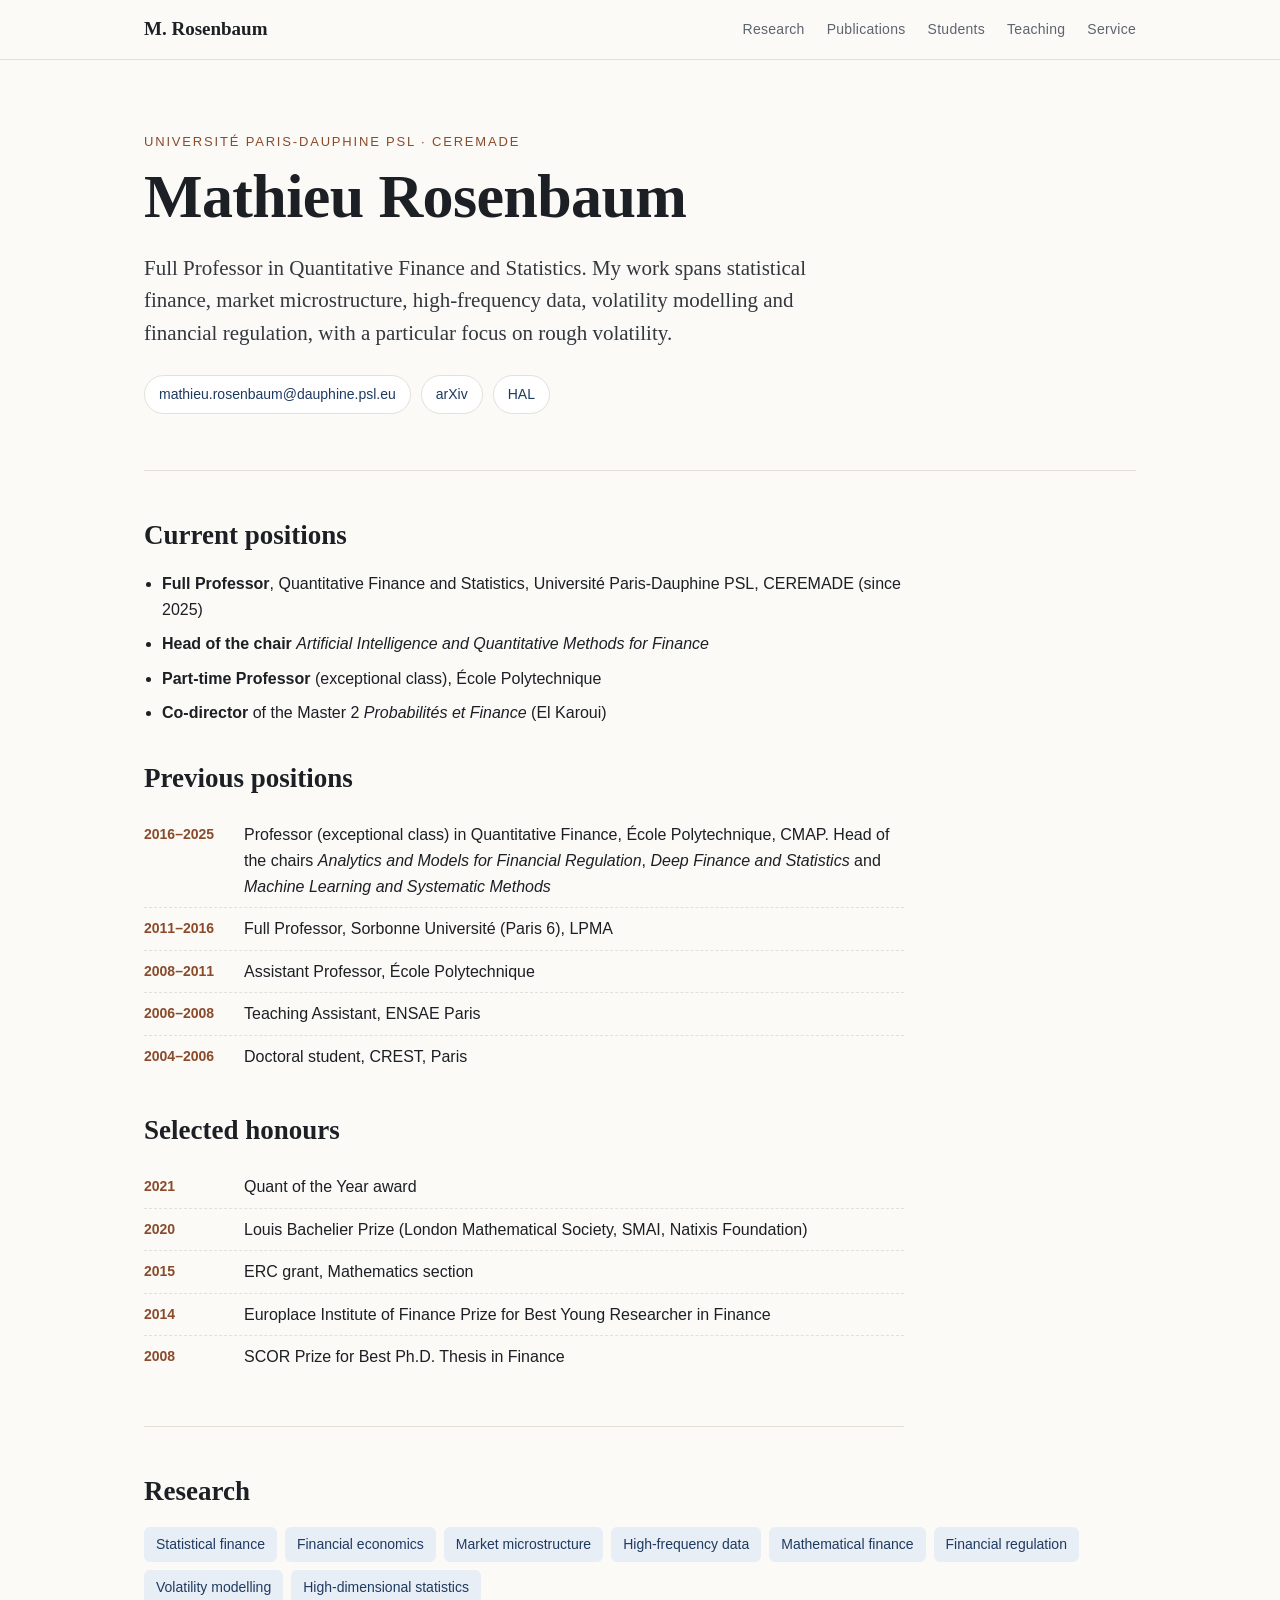
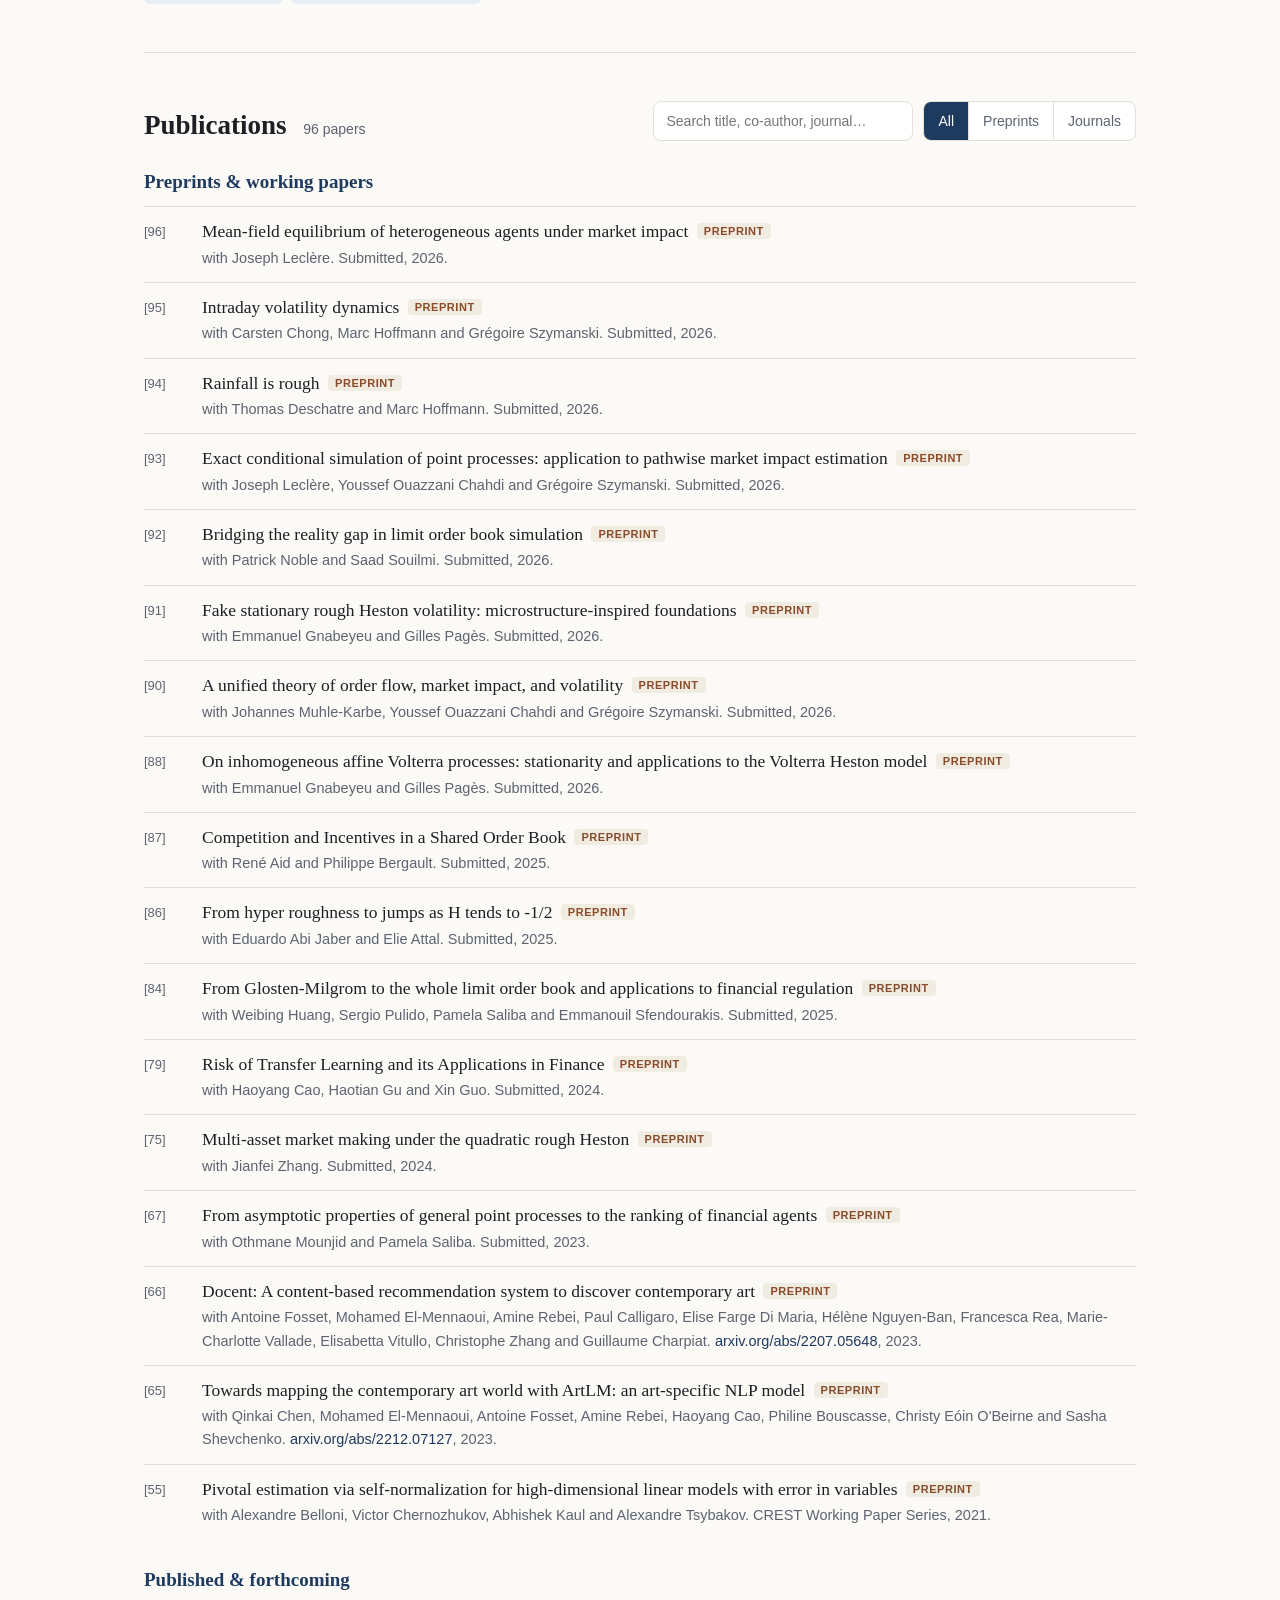
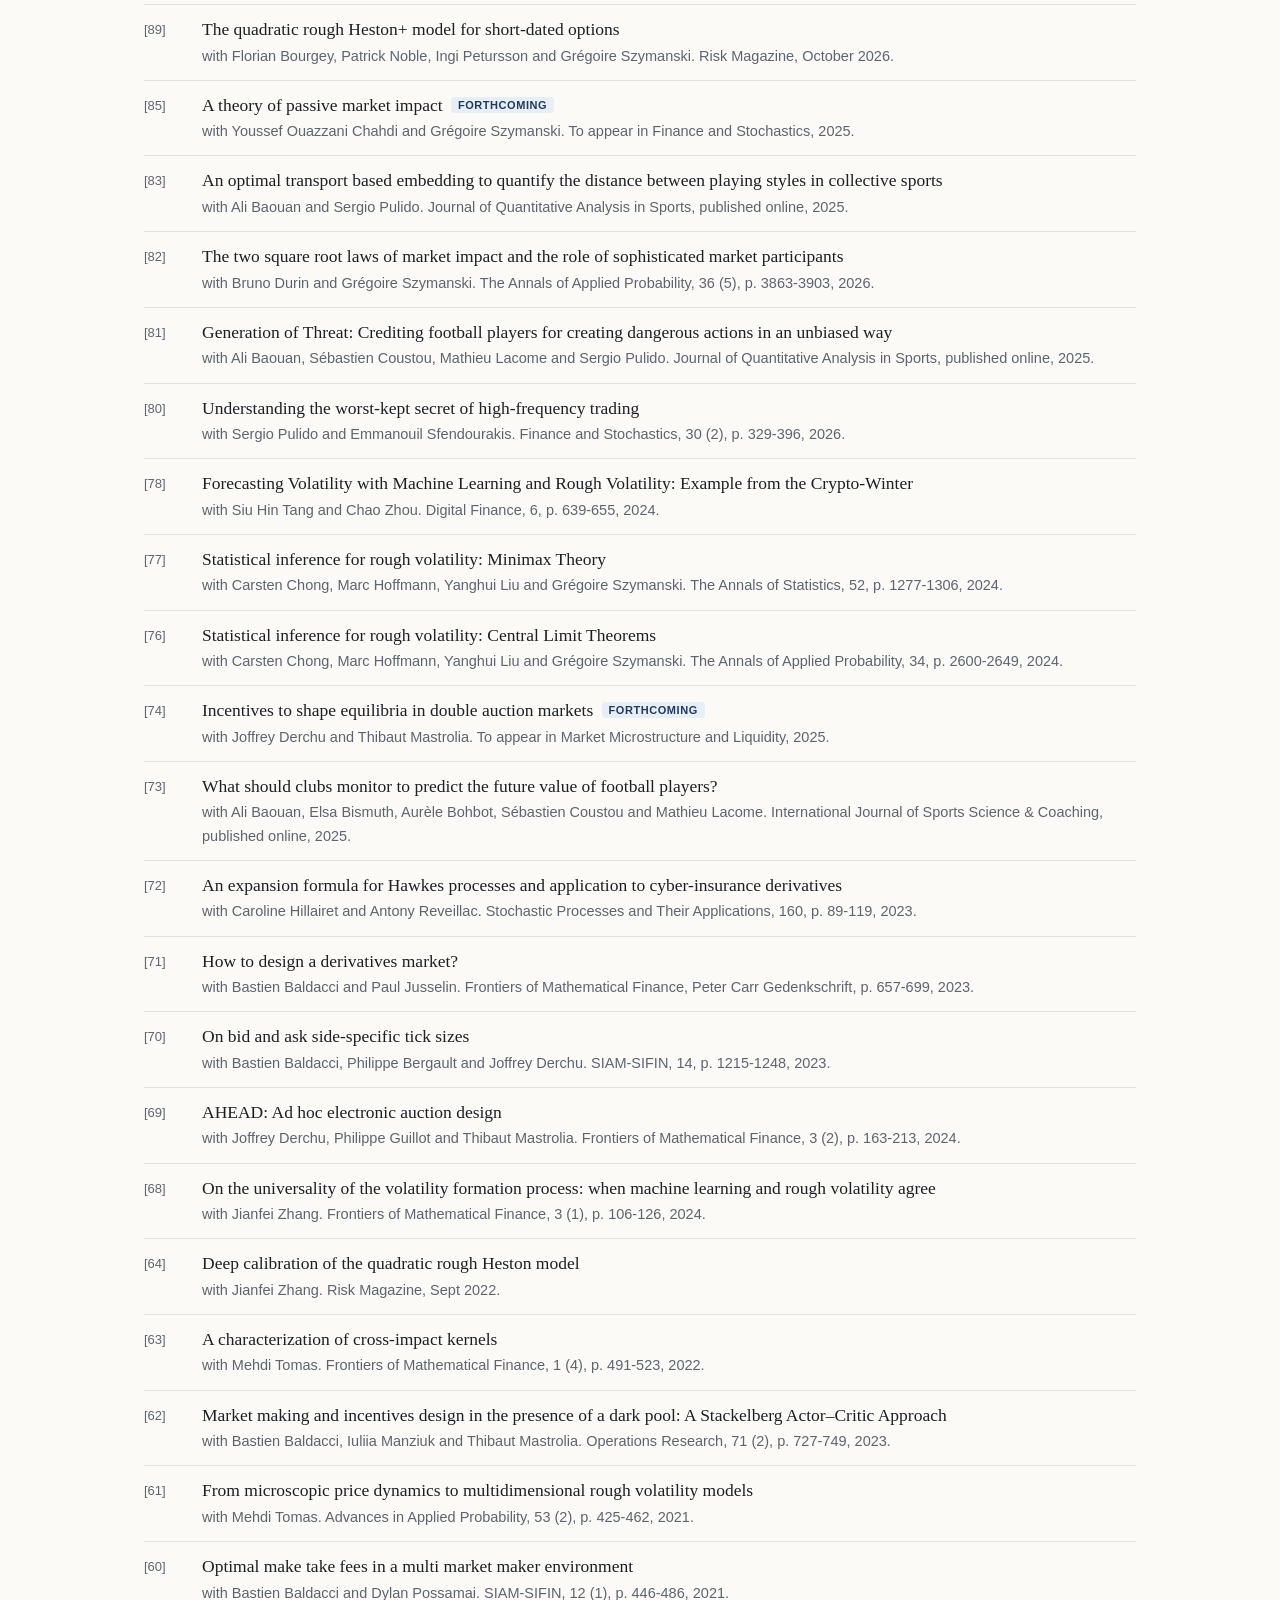
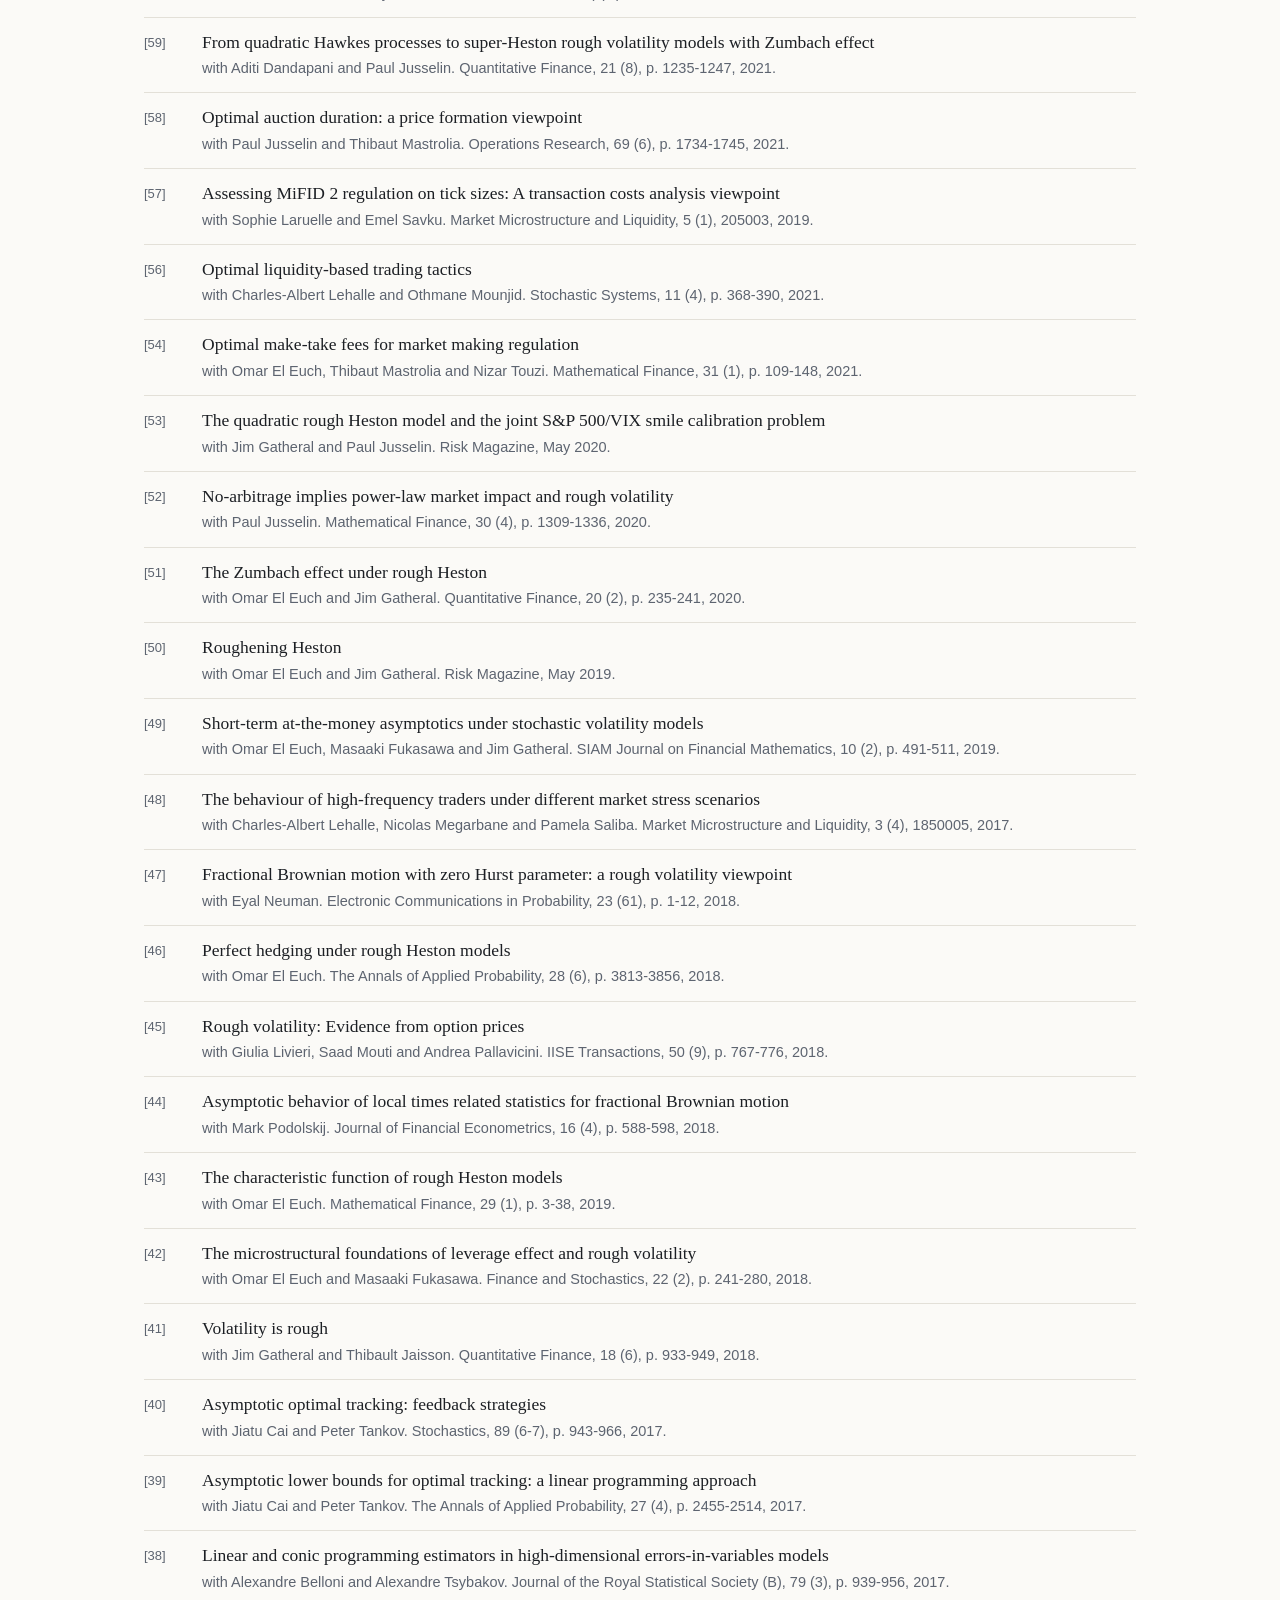
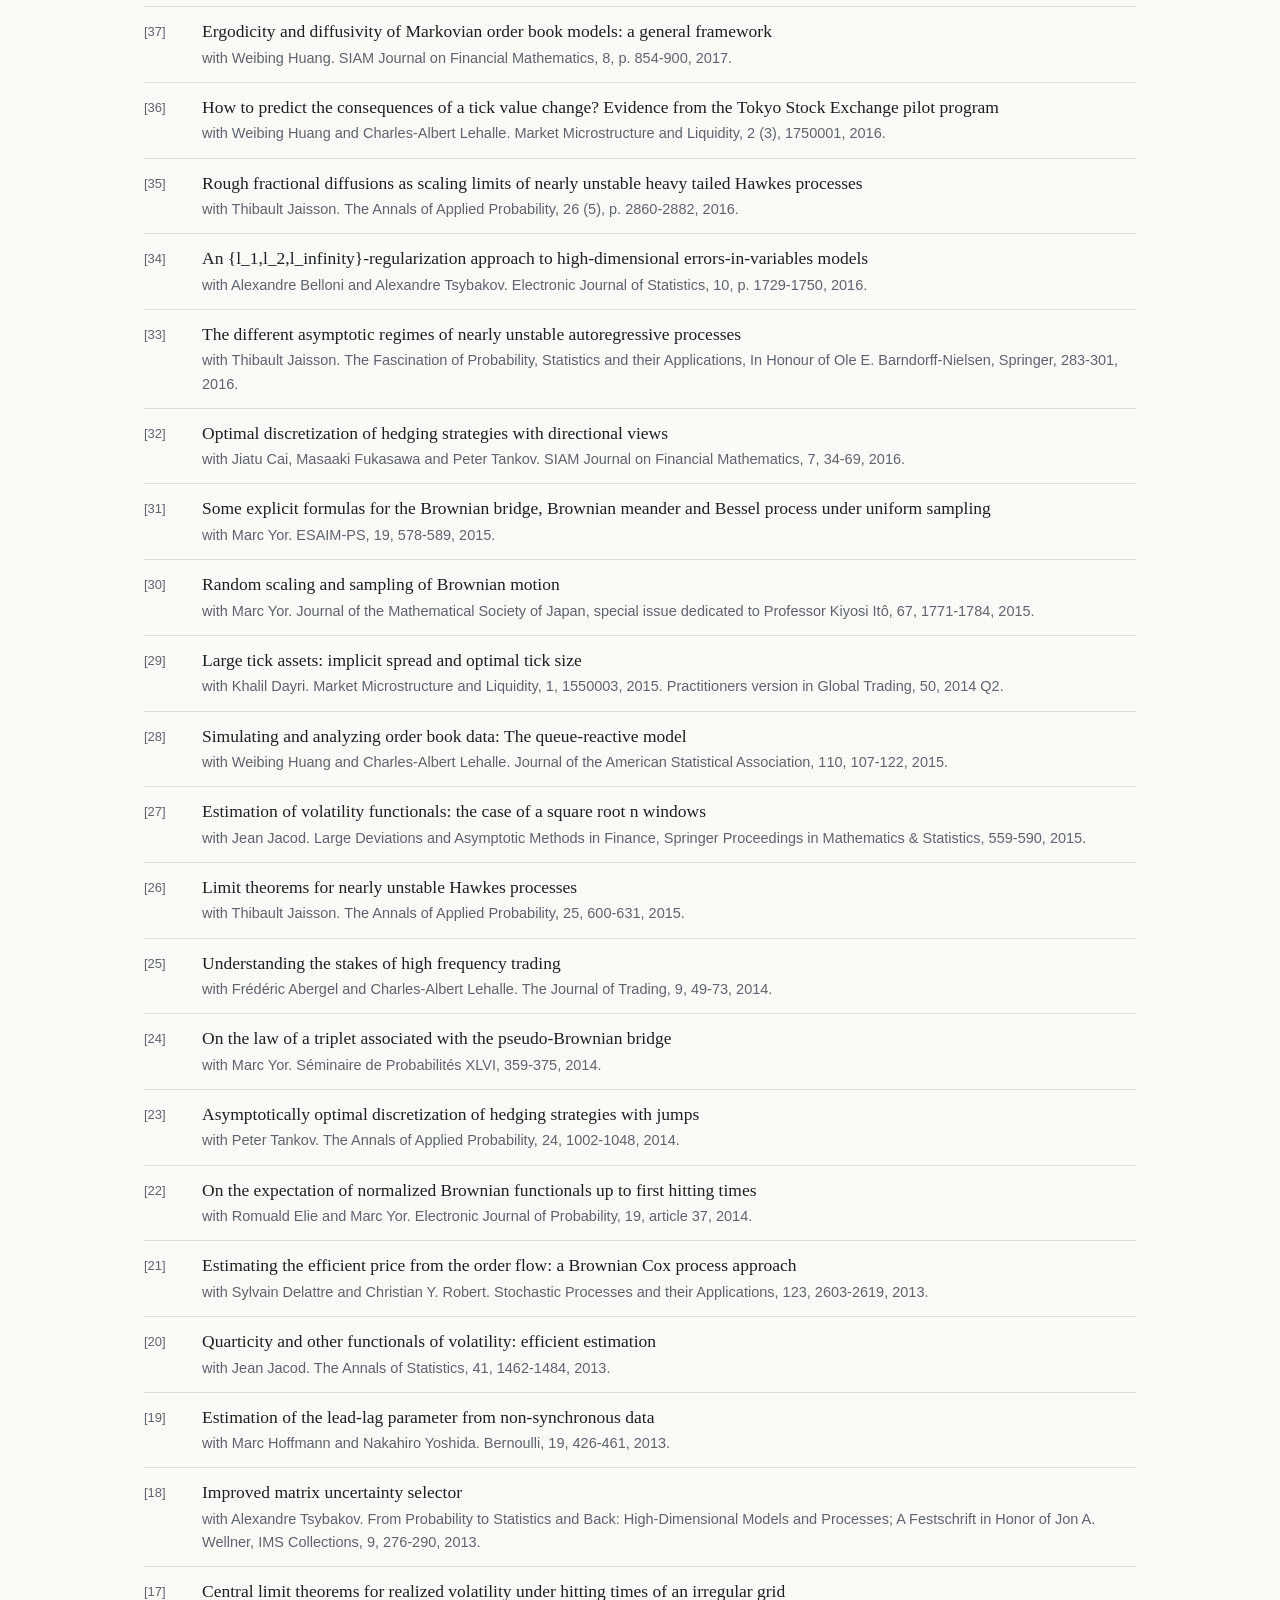
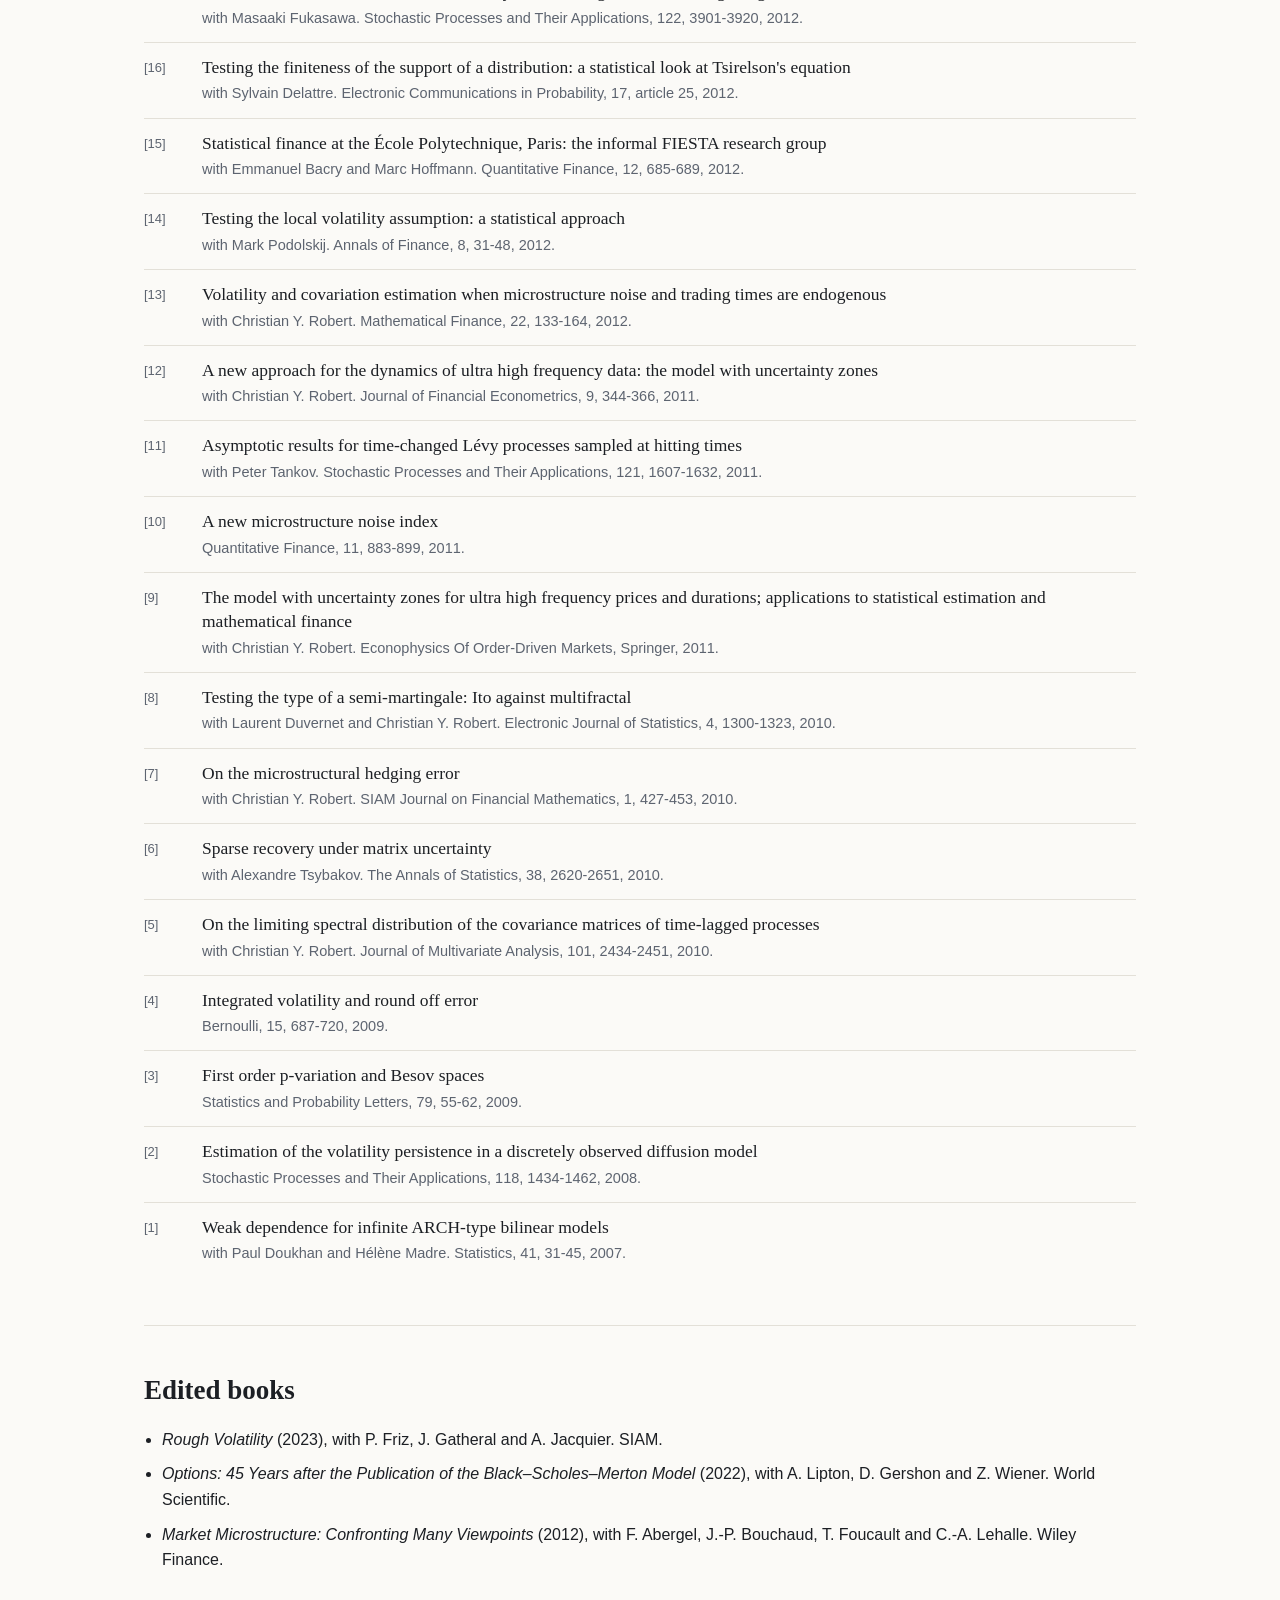
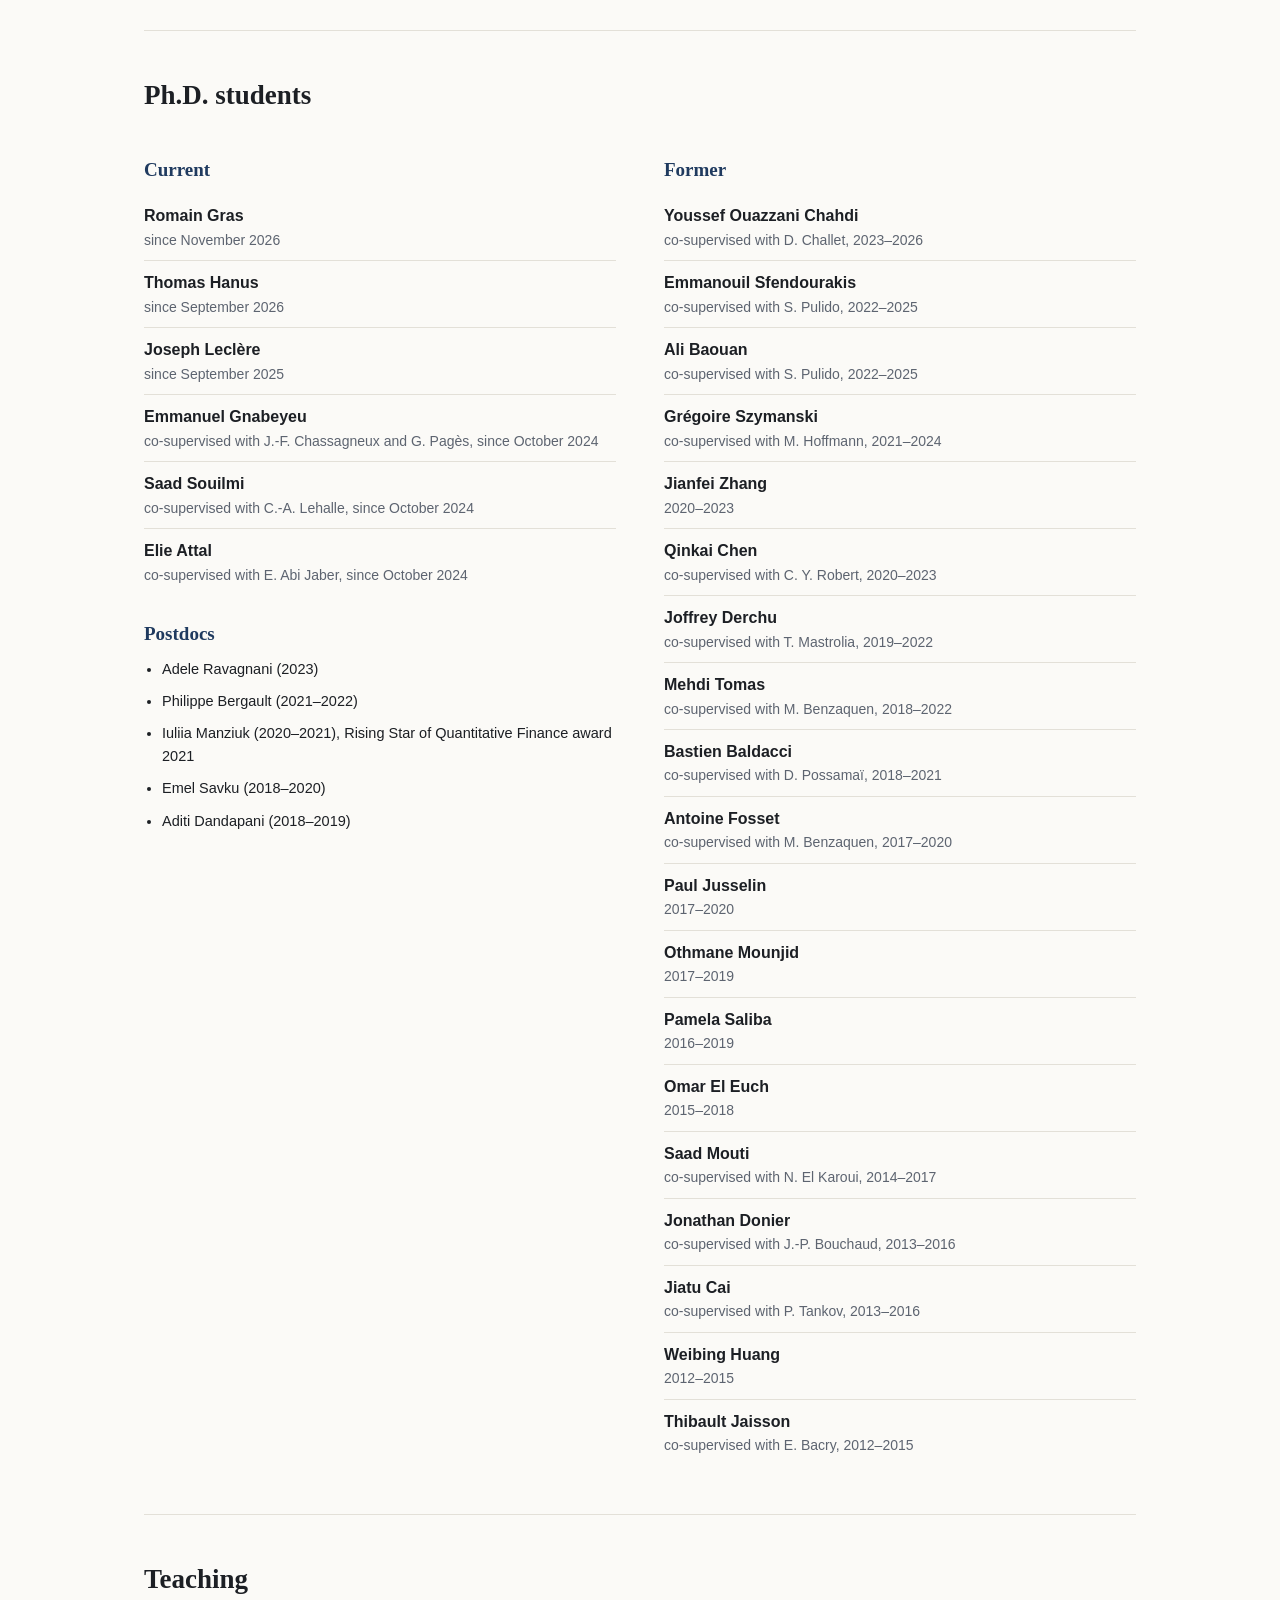
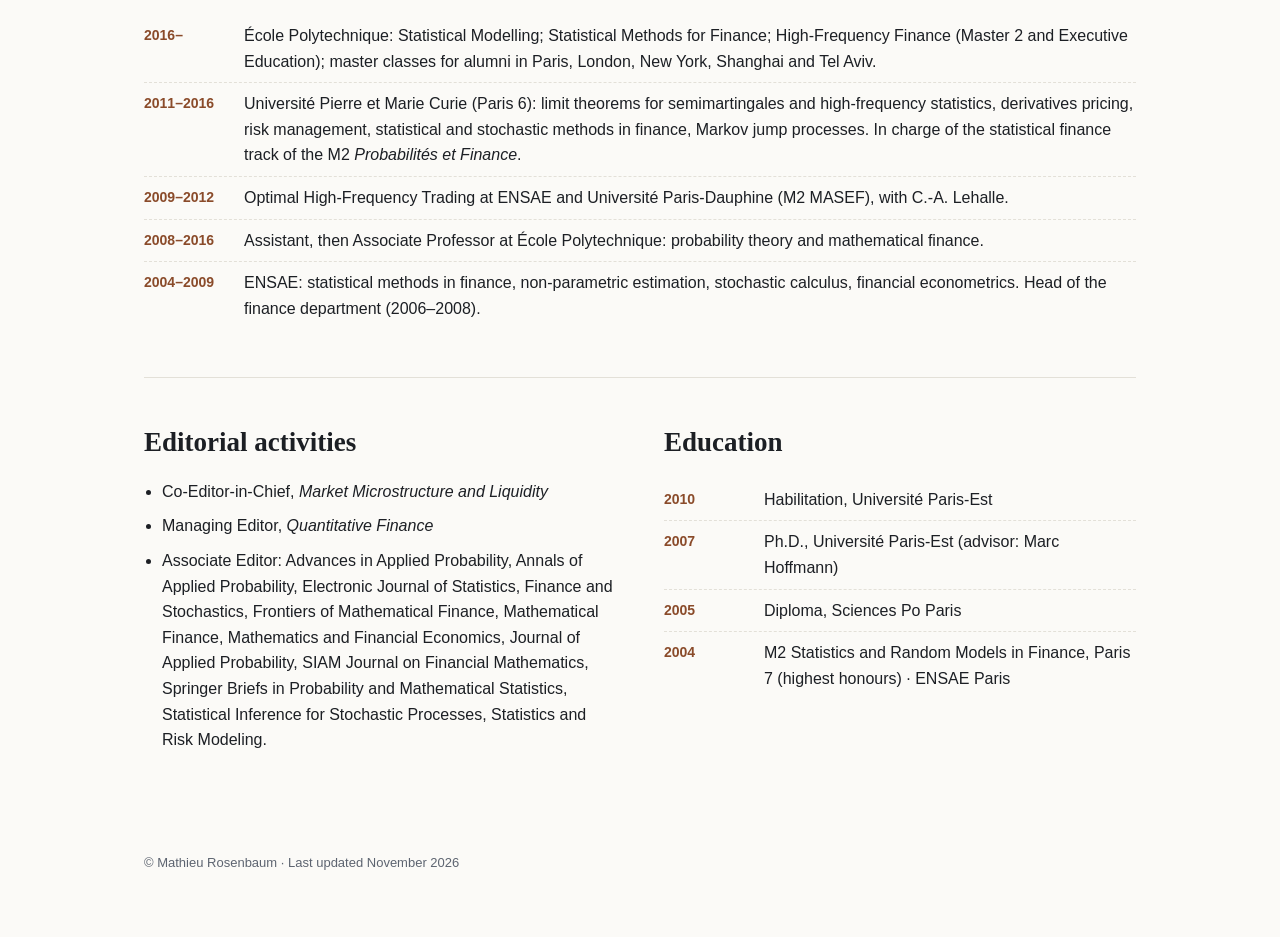
==== commit 567e0f5e: "Add files via upload" ====
--- a/index.html
+++ b/index.html
@@ -29,21 +29,18 @@
   </ul>
 </section>
 
-<section class="grid2">
+<section class="grid2 one">
   <div>
     <h2>Current positions</h2>
     <ul class="plain">
       <li><strong>Full Professor</strong>, Quantitative Finance and Statistics, Université Paris-Dauphine PSL, CEREMADE (since 2025)</li>
       <li><strong>Head of the chair</strong> <em>Artificial Intelligence and Quantitative Methods for Finance</em></li>
       <li><strong>Part-time Professor</strong> (exceptional class), École Polytechnique</li>
+      <li><strong>Co-director</strong> of the Master 2 <em>Probabilités et Finance</em> (El Karoui)</li>
     </ul>
     <h2>Previous positions</h2>
-    <ul class="plain">
-      <li><strong>Co-director</strong>, with Nicole El Karoui and Gilles Pagès, of the Master 2 <em>Probabilités et Finance</em> (Sorbonne Université &amp; École Polytechnique)</li>
-    </ul>
     <ul class="timeline">
       <li><span>2016–2025</span><div>Professor (exceptional class) in Quantitative Finance, École Polytechnique, CMAP. Head of the chairs <em>Analytics and Models for Financial Regulation</em>, <em>Deep Finance and Statistics</em> and <em>Machine Learning and Systematic Methods</em></div></li>
-      <li><span>2022–2025</span><div>Visiting researcher, Jump Solutions</div></li>
       <li><span>2011–2016</span><div>Full Professor, Sorbonne Université (Paris 6), LPMA</div></li>
       <li><span>2008–2011</span><div>Assistant Professor, École Polytechnique</div></li>
       <li><span>2006–2008</span><div>Teaching Assistant, ENSAE Paris</div></li>
@@ -57,7 +54,6 @@
       <li><span>2020</span><div>Louis Bachelier Prize (London Mathematical Society, SMAI, Natixis Foundation)</div></li>
       <li><span>2015</span><div>ERC grant, Mathematics section</div></li>
       <li><span>2014</span><div>Europlace Institute of Finance Prize for Best Young Researcher in Finance</div></li>
-      <li><span>2014</span><div>Prize for outstanding paper in Financial Mathematics and Risk Management, Bar Ilan University</div></li>
       <li><span>2008</span><div>SCOR Prize for Best Ph.D. Thesis in Finance</div></li>
     </ul>
   </div>
@@ -68,12 +64,6 @@
   <div class="tags">
     <span>Statistical finance</span><span>Financial economics</span><span>Market microstructure</span><span>High-frequency data</span><span>Mathematical finance</span><span>Financial regulation</span><span>Volatility modelling</span><span>High-dimensional statistics</span>
   </div>
-  <h3>Edited books</h3>
-  <ul class="plain">
-    <li><em>Rough Volatility</em> (2023), with P. Friz, J. Gatheral and A. Jacquier. SIAM.</li>
-    <li><em>Options: 45 Years after the Publication of the Black–Scholes–Merton Model</em> (2022), with A. Lipton, D. Gershon and Z. Wiener. World Scientific.</li>
-    <li><em>Market Microstructure: Confronting Many Viewpoints</em> (2012), with F. Abergel, J.-P. Bouchaud, T. Foucault and C.-A. Lehalle. Wiley Finance.</li>
-  </ul>
 </section>
 
 <section id="publications">
@@ -91,6 +81,15 @@
   <h3 class="grp" data-grp="journal">Published &amp; forthcoming</h3>
   <ol class="pubs" data-grp="journal"><li class="pub" data-status="published" data-q="the quadratic rough heston+ model for short-dated options with florian bourgey, patrick noble, ingi petursson and grégoire szymanski. risk magazine, october 2026."><span class="num">[89]</span><div><p class="t">The quadratic rough Heston+ model for short-dated options </p><p class="d">with Florian Bourgey, Patrick Noble, Ingi Petursson and Grégoire Szymanski. Risk Magazine, October 2026.</p></div></li><li class="pub" data-status="forthcoming" data-q="a theory of passive market impact with youssef ouazzani chahdi and grégoire szymanski. to appear in finance and stochastics, 2025."><span class="num">[85]</span><div><p class="t">A theory of passive market impact <span class="badge forthcoming">Forthcoming</span></p><p class="d">with Youssef Ouazzani Chahdi and Grégoire Szymanski. To appear in Finance and Stochastics, 2025.</p></div></li><li class="pub" data-status="published" data-q="an optimal transport based embedding to quantify the distance between playing styles in collective sports with ali baouan and sergio pulido. journal of quantitative analysis in sports, published online, 2025."><span class="num">[83]</span><div><p class="t">An optimal transport based embedding to quantify the distance between playing styles in collective sports </p><p class="d">with Ali Baouan and Sergio Pulido. Journal of Quantitative Analysis in Sports, published online, 2025.</p></div></li><li class="pub" data-status="published" data-q="the two square root laws of market impact and the role of sophisticated market participants with bruno durin and grégoire szymanski. the annals of applied probability, 36 (5), p. 3863-3903, 2026."><span class="num">[82]</span><div><p class="t">The two square root laws of market impact and the role of sophisticated market participants </p><p class="d">with Bruno Durin and Grégoire Szymanski. The Annals of Applied Probability, 36 (5), p. 3863-3903, 2026.</p></div></li><li class="pub" data-status="published" data-q="generation of threat: crediting football players for creating dangerous actions in an unbiased way with ali baouan, sébastien coustou, mathieu lacome and sergio pulido. journal of quantitative analysis in sports, published online, 2025."><span class="num">[81]</span><div><p class="t">Generation of Threat: Crediting football players for creating dangerous actions in an unbiased way </p><p class="d">with Ali Baouan, Sébastien Coustou, Mathieu Lacome and Sergio Pulido. Journal of Quantitative Analysis in Sports, published online, 2025.</p></div></li><li class="pub" data-status="published" data-q="understanding the worst-kept secret of high-frequency trading with sergio pulido and emmanouil sfendourakis. finance and stochastics, 30 (2), p. 329-396, 2026."><span class="num">[80]</span><div><p class="t">Understanding the worst-kept secret of high-frequency trading </p><p class="d">with Sergio Pulido and Emmanouil Sfendourakis. Finance and Stochastics, 30 (2), p. 329-396, 2026.</p></div></li><li class="pub" data-status="published" data-q="forecasting volatility with machine learning and rough volatility: example from the crypto-winter with siu hin tang and chao zhou. digital finance, 6, p. 639-655, 2024."><span class="num">[78]</span><div><p class="t">Forecasting Volatility with Machine Learning and Rough Volatility: Example from the Crypto-Winter </p><p class="d">with Siu Hin Tang and Chao Zhou. Digital Finance, 6, p. 639-655, 2024.</p></div></li><li class="pub" data-status="published" data-q="statistical inference for rough volatility: minimax theory with carsten chong, marc hoffmann, yanghui liu and grégoire szymanski. the annals of statistics, 52, p. 1277-1306, 2024."><span class="num">[77]</span><div><p class="t">Statistical inference for rough volatility: Minimax Theory </p><p class="d">with Carsten Chong, Marc Hoffmann, Yanghui Liu and Grégoire Szymanski. The Annals of Statistics, 52, p. 1277-1306, 2024.</p></div></li><li class="pub" data-status="published" data-q="statistical inference for rough volatility: central limit theorems with carsten chong, marc hoffmann, yanghui liu and grégoire szymanski. the annals of applied probability, 34, p. 2600-2649, 2024."><span class="num">[76]</span><div><p class="t">Statistical inference for rough volatility: Central Limit Theorems </p><p class="d">with Carsten Chong, Marc Hoffmann, Yanghui Liu and Grégoire Szymanski. The Annals of Applied Probability, 34, p. 2600-2649, 2024.</p></div></li><li class="pub" data-status="forthcoming" data-q="incentives to shape equilibria in double auction markets with joffrey derchu and thibaut mastrolia. to appear in market microstructure and liquidity, 2025."><span class="num">[74]</span><div><p class="t">Incentives to shape equilibria in double auction markets <span class="badge forthcoming">Forthcoming</span></p><p class="d">with Joffrey Derchu and Thibaut Mastrolia. To appear in Market Microstructure and Liquidity, 2025.</p></div></li><li class="pub" data-status="published" data-q="what should clubs monitor to predict the future value of football players? with ali baouan, elsa bismuth, aurèle bohbot, sébastien coustou and mathieu lacome. international journal of sports science &amp; coaching, published online, 2025."><span class="num">[73]</span><div><p class="t">What should clubs monitor to predict the future value of football players? </p><p class="d">with Ali Baouan, Elsa Bismuth, Aurèle Bohbot, Sébastien Coustou and Mathieu Lacome. International Journal of Sports Science &amp; Coaching, published online, 2025.</p></div></li><li class="pub" data-status="published" data-q="an expansion formula for hawkes processes and application to cyber-insurance derivatives with caroline hillairet and antony reveillac. stochastic processes and their applications, 160, p. 89-119, 2023."><span class="num">[72]</span><div><p class="t">An expansion formula for Hawkes processes and application to cyber-insurance derivatives </p><p class="d">with Caroline Hillairet and Antony Reveillac. Stochastic Processes and Their Applications, 160, p. 89-119, 2023.</p></div></li><li class="pub" data-status="published" data-q="how to design a derivatives market? with bastien baldacci and paul jusselin. frontiers of mathematical finance, peter carr gedenkschrift, p. 657-699, 2023."><span class="num">[71]</span><div><p class="t">How to design a derivatives market? </p><p class="d">with Bastien Baldacci and Paul Jusselin. Frontiers of Mathematical Finance, Peter Carr Gedenkschrift, p. 657-699, 2023.</p></div></li><li class="pub" data-status="published" data-q="on bid and ask side-specific tick sizes with bastien baldacci, philippe bergault and joffrey derchu. siam-sifin, 14, p. 1215-1248, 2023."><span class="num">[70]</span><div><p class="t">On bid and ask side-specific tick sizes </p><p class="d">with Bastien Baldacci, Philippe Bergault and Joffrey Derchu. SIAM-SIFIN, 14, p. 1215-1248, 2023.</p></div></li><li class="pub" data-status="published" data-q="ahead: ad hoc electronic auction design with joffrey derchu, philippe guillot and thibaut mastrolia. frontiers of mathematical finance, 3 (2), p. 163-213, 2024."><span class="num">[69]</span><div><p class="t">AHEAD: Ad hoc electronic auction design </p><p class="d">with Joffrey Derchu, Philippe Guillot and Thibaut Mastrolia. Frontiers of Mathematical Finance, 3 (2), p. 163-213, 2024.</p></div></li><li class="pub" data-status="published" data-q="on the universality of the volatility formation process: when machine learning and rough volatility agree with jianfei zhang. frontiers of mathematical finance, 3 (1), p. 106-126, 2024."><span class="num">[68]</span><div><p class="t">On the universality of the volatility formation process: when machine learning and rough volatility agree </p><p class="d">with Jianfei Zhang. Frontiers of Mathematical Finance, 3 (1), p. 106-126, 2024.</p></div></li><li class="pub" data-status="published" data-q="deep calibration of the quadratic rough heston model with jianfei zhang. risk magazine, sept 2022."><span class="num">[64]</span><div><p class="t">Deep calibration of the quadratic rough Heston model </p><p class="d">with Jianfei Zhang. Risk Magazine, Sept 2022.</p></div></li><li class="pub" data-status="published" data-q="a characterization of cross-impact kernels with mehdi tomas. frontiers of mathematical finance, 1 (4), p. 491-523, 2022."><span class="num">[63]</span><div><p class="t">A characterization of cross-impact kernels </p><p class="d">with Mehdi Tomas. Frontiers of Mathematical Finance, 1 (4), p. 491-523, 2022.</p></div></li><li class="pub" data-status="published" data-q="market making and incentives design in the presence of a dark pool: a stackelberg actor–critic approach with bastien baldacci, iuliia manziuk and thibaut mastrolia. operations research, 71 (2), p. 727-749, 2023."><span class="num">[62]</span><div><p class="t">Market making and incentives design in the presence of a dark pool: A Stackelberg Actor–Critic Approach </p><p class="d">with Bastien Baldacci, Iuliia Manziuk and Thibaut Mastrolia. Operations Research, 71 (2), p. 727-749, 2023.</p></div></li><li class="pub" data-status="published" data-q="from microscopic price dynamics to multidimensional rough volatility models with mehdi tomas. advances in applied probability, 53 (2), p. 425-462, 2021."><span class="num">[61]</span><div><p class="t">From microscopic price dynamics to multidimensional rough volatility models </p><p class="d">with Mehdi Tomas. Advances in Applied Probability, 53 (2), p. 425-462, 2021.</p></div></li><li class="pub" data-status="published" data-q="optimal make take fees in a multi market maker environment with bastien baldacci and dylan possamai. siam-sifin, 12 (1), p. 446-486, 2021."><span class="num">[60]</span><div><p class="t">Optimal make take fees in a multi market maker environment </p><p class="d">with Bastien Baldacci and Dylan Possamai. SIAM-SIFIN, 12 (1), p. 446-486, 2021.</p></div></li><li class="pub" data-status="published" data-q="from quadratic hawkes processes to super-heston rough volatility models with zumbach effect with aditi dandapani and paul jusselin. quantitative finance, 21 (8), p. 1235-1247, 2021."><span class="num">[59]</span><div><p class="t">From quadratic Hawkes processes to super-Heston rough volatility models with Zumbach effect </p><p class="d">with Aditi Dandapani and Paul Jusselin. Quantitative Finance, 21 (8), p. 1235-1247, 2021.</p></div></li><li class="pub" data-status="published" data-q="optimal auction duration: a price formation viewpoint with paul jusselin and thibaut mastrolia. operations research, 69 (6), p. 1734-1745, 2021."><span class="num">[58]</span><div><p class="t">Optimal auction duration: a price formation viewpoint </p><p class="d">with Paul Jusselin and Thibaut Mastrolia. Operations Research, 69 (6), p. 1734-1745, 2021.</p></div></li><li class="pub" data-status="published" data-q="assessing mifid 2 regulation on tick sizes: a transaction costs analysis viewpoint with sophie laruelle and emel savku. market microstructure and liquidity, 5 (1), 205003, 2019."><span class="num">[57]</span><div><p class="t">Assessing MiFID 2 regulation on tick sizes: A transaction costs analysis viewpoint </p><p class="d">with Sophie Laruelle and Emel Savku. Market Microstructure and Liquidity, 5 (1), 205003, 2019.</p></div></li><li class="pub" data-status="published" data-q="optimal liquidity-based trading tactics with charles-albert lehalle and othmane mounjid. stochastic systems, 11 (4), p. 368-390, 2021."><span class="num">[56]</span><div><p class="t">Optimal liquidity-based trading tactics </p><p class="d">with Charles-Albert Lehalle and Othmane Mounjid. Stochastic Systems, 11 (4), p. 368-390, 2021.</p></div></li><li class="pub" data-status="published" data-q="optimal make-take fees for market making regulation with omar el euch, thibaut mastrolia and nizar touzi. mathematical finance, 31 (1), p. 109-148, 2021."><span class="num">[54]</span><div><p class="t">Optimal make-take fees for market making regulation </p><p class="d">with Omar El Euch, Thibaut Mastrolia and Nizar Touzi. Mathematical Finance, 31 (1), p. 109-148, 2021.</p></div></li><li class="pub" data-status="published" data-q="the quadratic rough heston model and the joint s&amp;p 500/vix smile calibration problem with jim gatheral and paul jusselin. risk magazine, may 2020."><span class="num">[53]</span><div><p class="t">The quadratic rough Heston model and the joint S&amp;P 500/VIX smile calibration problem </p><p class="d">with Jim Gatheral and Paul Jusselin. Risk Magazine, May 2020.</p></div></li><li class="pub" data-status="published" data-q="no-arbitrage implies power-law market impact and rough volatility with paul jusselin. mathematical finance, 30 (4), p. 1309-1336, 2020."><span class="num">[52]</span><div><p class="t">No-arbitrage implies power-law market impact and rough volatility </p><p class="d">with Paul Jusselin. Mathematical Finance, 30 (4), p. 1309-1336, 2020.</p></div></li><li class="pub" data-status="published" data-q="the zumbach effect under rough heston with omar el euch and jim gatheral. quantitative finance, 20 (2), p. 235-241, 2020."><span class="num">[51]</span><div><p class="t">The Zumbach effect under rough Heston </p><p class="d">with Omar El Euch and Jim Gatheral. Quantitative Finance, 20 (2), p. 235-241, 2020.</p></div></li><li class="pub" data-status="published" data-q="roughening heston with omar el euch and jim gatheral. risk magazine, may 2019."><span class="num">[50]</span><div><p class="t">Roughening Heston </p><p class="d">with Omar El Euch and Jim Gatheral. Risk Magazine, May 2019.</p></div></li><li class="pub" data-status="published" data-q="short-term at-the-money asymptotics under stochastic volatility models with omar el euch, masaaki fukasawa and jim gatheral. siam journal on financial mathematics, 10 (2), p. 491-511, 2019."><span class="num">[49]</span><div><p class="t">Short-term at-the-money asymptotics under stochastic volatility models </p><p class="d">with Omar El Euch, Masaaki Fukasawa and Jim Gatheral. SIAM Journal on Financial Mathematics, 10 (2), p. 491-511, 2019.</p></div></li><li class="pub" data-status="published" data-q="the behaviour of high-frequency traders under different market stress scenarios with charles-albert lehalle, nicolas megarbane and pamela saliba. market microstructure and liquidity, 3 (4), 1850005, 2017."><span class="num">[48]</span><div><p class="t">The behaviour of high-frequency traders under different market stress scenarios </p><p class="d">with Charles-Albert Lehalle, Nicolas Megarbane and Pamela Saliba. Market Microstructure and Liquidity, 3 (4), 1850005, 2017.</p></div></li><li class="pub" data-status="published" data-q="fractional brownian motion with zero hurst parameter: a rough volatility viewpoint with eyal neuman. electronic communications in probability, 23 (61), p. 1-12, 2018."><span class="num">[47]</span><div><p class="t">Fractional Brownian motion with zero Hurst parameter: a rough volatility viewpoint </p><p class="d">with Eyal Neuman. Electronic Communications in Probability, 23 (61), p. 1-12, 2018.</p></div></li><li class="pub" data-status="published" data-q="perfect hedging under rough heston models with omar el euch. the annals of applied probability, 28 (6), p. 3813-3856, 2018."><span class="num">[46]</span><div><p class="t">Perfect hedging under rough Heston models </p><p class="d">with Omar El Euch. The Annals of Applied Probability, 28 (6), p. 3813-3856, 2018.</p></div></li><li class="pub" data-status="published" data-q="rough volatility: evidence from option prices with giulia livieri, saad mouti and andrea pallavicini. iise transactions, 50 (9), p. 767-776, 2018."><span class="num">[45]</span><div><p class="t">Rough volatility: Evidence from option prices </p><p class="d">with Giulia Livieri, Saad Mouti and Andrea Pallavicini. IISE Transactions, 50 (9), p. 767-776, 2018.</p></div></li><li class="pub" data-status="published" data-q="asymptotic behavior of local times related statistics for fractional brownian motion with mark podolskij. journal of financial econometrics, 16 (4), p. 588-598, 2018."><span class="num">[44]</span><div><p class="t">Asymptotic behavior of local times related statistics for fractional Brownian motion </p><p class="d">with Mark Podolskij. Journal of Financial Econometrics, 16 (4), p. 588-598, 2018.</p></div></li><li class="pub" data-status="published" data-q="the characteristic function of rough heston models with omar el euch. mathematical finance, 29 (1), p. 3-38, 2019."><span class="num">[43]</span><div><p class="t">The characteristic function of rough Heston models </p><p class="d">with Omar El Euch. Mathematical Finance, 29 (1), p. 3-38, 2019.</p></div></li><li class="pub" data-status="published" data-q="the microstructural foundations of leverage effect and rough volatility with omar el euch and masaaki fukasawa. finance and stochastics, 22 (2), p. 241-280, 2018."><span class="num">[42]</span><div><p class="t">The microstructural foundations of leverage effect and rough volatility </p><p class="d">with Omar El Euch and Masaaki Fukasawa. Finance and Stochastics, 22 (2), p. 241-280, 2018.</p></div></li><li class="pub" data-status="published" data-q="volatility is rough with jim gatheral and thibault jaisson. quantitative finance, 18 (6), p. 933-949, 2018."><span class="num">[41]</span><div><p class="t">Volatility is rough </p><p class="d">with Jim Gatheral and Thibault Jaisson. Quantitative Finance, 18 (6), p. 933-949, 2018.</p></div></li><li class="pub" data-status="published" data-q="asymptotic optimal tracking: feedback strategies with jiatu cai and peter tankov. stochastics, 89 (6-7), p. 943-966, 2017."><span class="num">[40]</span><div><p class="t">Asymptotic optimal tracking: feedback strategies </p><p class="d">with Jiatu Cai and Peter Tankov. Stochastics, 89 (6-7), p. 943-966, 2017.</p></div></li><li class="pub" data-status="published" data-q="asymptotic lower bounds for optimal tracking: a linear programming approach with jiatu cai and peter tankov. the annals of applied probability, 27 (4), p. 2455-2514, 2017."><span class="num">[39]</span><div><p class="t">Asymptotic lower bounds for optimal tracking: a linear programming approach </p><p class="d">with Jiatu Cai and Peter Tankov. The Annals of Applied Probability, 27 (4), p. 2455-2514, 2017.</p></div></li><li class="pub" data-status="published" data-q="linear and conic programming estimators in high-dimensional errors-in-variables models with alexandre belloni and alexandre tsybakov. journal of the royal statistical society (b), 79 (3), p. 939-956, 2017."><span class="num">[38]</span><div><p class="t">Linear and conic programming estimators in high-dimensional errors-in-variables models </p><p class="d">with Alexandre Belloni and Alexandre Tsybakov. Journal of the Royal Statistical Society (B), 79 (3), p. 939-956, 2017.</p></div></li><li class="pub" data-status="published" data-q="ergodicity and diffusivity of markovian order book models: a general framework with weibing huang. siam journal on financial mathematics, 8, p. 854-900, 2017."><span class="num">[37]</span><div><p class="t">Ergodicity and diffusivity of Markovian order book models: a general framework </p><p class="d">with Weibing Huang. SIAM Journal on Financial Mathematics, 8, p. 854-900, 2017.</p></div></li><li class="pub" data-status="published" data-q="how to predict the consequences of a tick value change? evidence from the tokyo stock exchange pilot program with weibing huang and charles-albert lehalle. market microstructure and liquidity, 2 (3), 1750001, 2016."><span class="num">[36]</span><div><p class="t">How to predict the consequences of a tick value change? Evidence from the Tokyo Stock Exchange pilot program </p><p class="d">with Weibing Huang and Charles-Albert Lehalle. Market Microstructure and Liquidity, 2 (3), 1750001, 2016.</p></div></li><li class="pub" data-status="published" data-q="rough fractional diffusions as scaling limits of nearly unstable heavy tailed hawkes processes with thibault jaisson. the annals of applied probability, 26 (5), p. 2860-2882, 2016."><span class="num">[35]</span><div><p class="t">Rough fractional diffusions as scaling limits of nearly unstable heavy tailed Hawkes processes </p><p class="d">with Thibault Jaisson. The Annals of Applied Probability, 26 (5), p. 2860-2882, 2016.</p></div></li><li class="pub" data-status="published" data-q="an {l_1,l_2,l_infinity}-regularization approach to high-dimensional errors-in-variables models with alexandre belloni and alexandre tsybakov. electronic journal of statistics, 10, p. 1729-1750, 2016."><span class="num">[34]</span><div><p class="t">An {l_1,l_2,l_infinity}-regularization approach to high-dimensional errors-in-variables models </p><p class="d">with Alexandre Belloni and Alexandre Tsybakov. Electronic Journal of Statistics, 10, p. 1729-1750, 2016.</p></div></li><li class="pub" data-status="published" data-q="the different asymptotic regimes of nearly unstable autoregressive processes with thibault jaisson. the fascination of probability, statistics and their applications, in honour of ole e. barndorff-nielsen, springer, 283-301, 2016."><span class="num">[33]</span><div><p class="t">The different asymptotic regimes of nearly unstable autoregressive processes </p><p class="d">with Thibault Jaisson. The Fascination of Probability, Statistics and their Applications, In Honour of Ole E. Barndorff-Nielsen, Springer, 283-301, 2016.</p></div></li><li class="pub" data-status="published" data-q="optimal discretization of hedging strategies with directional views with jiatu cai, masaaki fukasawa and peter tankov. siam journal on financial mathematics, 7, 34-69, 2016."><span class="num">[32]</span><div><p class="t">Optimal discretization of hedging strategies with directional views </p><p class="d">with Jiatu Cai, Masaaki Fukasawa and Peter Tankov. SIAM Journal on Financial Mathematics, 7, 34-69, 2016.</p></div></li><li class="pub" data-status="published" data-q="some explicit formulas for the brownian bridge, brownian meander and bessel process under uniform sampling with marc yor. esaim-ps, 19, 578-589, 2015."><span class="num">[31]</span><div><p class="t">Some explicit formulas for the Brownian bridge, Brownian meander and Bessel process under uniform sampling </p><p class="d">with Marc Yor. ESAIM-PS, 19, 578-589, 2015.</p></div></li><li class="pub" data-status="published" data-q="random scaling and sampling of brownian motion with marc yor. journal of the mathematical society of japan, special issue dedicated to professor kiyosi itô, 67, 1771-1784, 2015."><span class="num">[30]</span><div><p class="t">Random scaling and sampling of Brownian motion </p><p class="d">with Marc Yor. Journal of the Mathematical Society of Japan, special issue dedicated to Professor Kiyosi Itô, 67, 1771-1784, 2015.</p></div></li><li class="pub" data-status="published" data-q="large tick assets: implicit spread and optimal tick size with khalil dayri. market microstructure and liquidity, 1, 1550003, 2015. practitioners version in global trading, 50, 2014 q2."><span class="num">[29]</span><div><p class="t">Large tick assets: implicit spread and optimal tick size </p><p class="d">with Khalil Dayri. Market Microstructure and Liquidity, 1, 1550003, 2015. Practitioners version in Global Trading, 50, 2014 Q2.</p></div></li><li class="pub" data-status="published" data-q="simulating and analyzing order book data: the queue-reactive model with weibing huang and charles-albert lehalle. journal of the american statistical association, 110, 107-122, 2015."><span class="num">[28]</span><div><p class="t">Simulating and analyzing order book data: The queue-reactive model </p><p class="d">with Weibing Huang and Charles-Albert Lehalle. Journal of the American Statistical Association, 110, 107-122, 2015.</p></div></li><li class="pub" data-status="published" data-q="estimation of volatility functionals: the case of a square root n windows with jean jacod. large deviations and asymptotic methods in finance, springer proceedings in mathematics &amp; statistics, 559-590, 2015."><span class="num">[27]</span><div><p class="t">Estimation of volatility functionals: the case of a square root n windows </p><p class="d">with Jean Jacod. Large Deviations and Asymptotic Methods in Finance, Springer Proceedings in Mathematics &amp; Statistics, 559-590, 2015.</p></div></li><li class="pub" data-status="published" data-q="limit theorems for nearly unstable hawkes processes with thibault jaisson. the annals of applied probability, 25, 600-631, 2015."><span class="num">[26]</span><div><p class="t">Limit theorems for nearly unstable Hawkes processes </p><p class="d">with Thibault Jaisson. The Annals of Applied Probability, 25, 600-631, 2015.</p></div></li><li class="pub" data-status="published" data-q="understanding the stakes of high frequency trading with frédéric abergel and charles-albert lehalle. the journal of trading, 9, 49-73, 2014."><span class="num">[25]</span><div><p class="t">Understanding the stakes of high frequency trading </p><p class="d">with Frédéric Abergel and Charles-Albert Lehalle. The Journal of Trading, 9, 49-73, 2014.</p></div></li><li class="pub" data-status="published" data-q="on the law of a triplet associated with the pseudo-brownian bridge with marc yor. séminaire de probabilités xlvi, 359-375, 2014."><span class="num">[24]</span><div><p class="t">On the law of a triplet associated with the pseudo-Brownian bridge </p><p class="d">with Marc Yor. Séminaire de Probabilités XLVI, 359-375, 2014.</p></div></li><li class="pub" data-status="published" data-q="asymptotically optimal discretization of hedging strategies with jumps with peter tankov. the annals of applied probability, 24, 1002-1048, 2014."><span class="num">[23]</span><div><p class="t">Asymptotically optimal discretization of hedging strategies with jumps </p><p class="d">with Peter Tankov. The Annals of Applied Probability, 24, 1002-1048, 2014.</p></div></li><li class="pub" data-status="published" data-q="on the expectation of normalized brownian functionals up to first hitting times with romuald elie and marc yor. electronic journal of probability, 19, article 37, 2014."><span class="num">[22]</span><div><p class="t">On the expectation of normalized Brownian functionals up to first hitting times </p><p class="d">with Romuald Elie and Marc Yor. Electronic Journal of Probability, 19, article 37, 2014.</p></div></li><li class="pub" data-status="published" data-q="estimating the efficient price from the order flow: a brownian cox process approach with sylvain delattre and christian y. robert. stochastic processes and their applications, 123, 2603-2619, 2013."><span class="num">[21]</span><div><p class="t">Estimating the efficient price from the order flow: a Brownian Cox process approach </p><p class="d">with Sylvain Delattre and Christian Y. Robert. Stochastic Processes and their Applications, 123, 2603-2619, 2013.</p></div></li><li class="pub" data-status="published" data-q="quarticity and other functionals of volatility: efficient estimation with jean jacod. the annals of statistics, 41, 1462-1484, 2013."><span class="num">[20]</span><div><p class="t">Quarticity and other functionals of volatility: efficient estimation </p><p class="d">with Jean Jacod. The Annals of Statistics, 41, 1462-1484, 2013.</p></div></li><li class="pub" data-status="published" data-q="estimation of the lead-lag parameter from non-synchronous data with marc hoffmann and nakahiro yoshida. bernoulli, 19, 426-461, 2013."><span class="num">[19]</span><div><p class="t">Estimation of the lead-lag parameter from non-synchronous data </p><p class="d">with Marc Hoffmann and Nakahiro Yoshida. Bernoulli, 19, 426-461, 2013.</p></div></li><li class="pub" data-status="published" data-q="improved matrix uncertainty selector with alexandre tsybakov. from probability to statistics and back: high-dimensional models and processes; a festschrift in honor of jon a. wellner, ims collections, 9, 276-290, 2013."><span class="num">[18]</span><div><p class="t">Improved matrix uncertainty selector </p><p class="d">with Alexandre Tsybakov. From Probability to Statistics and Back: High-Dimensional Models and Processes; A Festschrift in Honor of Jon A. Wellner, IMS Collections, 9, 276-290, 2013.</p></div></li><li class="pub" data-status="published" data-q="central limit theorems for realized volatility under hitting times of an irregular grid with masaaki fukasawa. stochastic processes and their applications, 122, 3901-3920, 2012."><span class="num">[17]</span><div><p class="t">Central limit theorems for realized volatility under hitting times of an irregular grid </p><p class="d">with Masaaki Fukasawa. Stochastic Processes and Their Applications, 122, 3901-3920, 2012.</p></div></li><li class="pub" data-status="published" data-q="testing the finiteness of the support of a distribution: a statistical look at tsirelson&#x27;s equation with sylvain delattre. electronic communications in probability, 17, article 25, 2012."><span class="num">[16]</span><div><p class="t">Testing the finiteness of the support of a distribution: a statistical look at Tsirelson&#x27;s equation </p><p class="d">with Sylvain Delattre. Electronic Communications in Probability, 17, article 25, 2012.</p></div></li><li class="pub" data-status="published" data-q="statistical finance at the école polytechnique, paris: the informal fiesta research group with emmanuel bacry and marc hoffmann. quantitative finance, 12, 685-689, 2012."><span class="num">[15]</span><div><p class="t">Statistical finance at the École Polytechnique, Paris: the informal FIESTA research group </p><p class="d">with Emmanuel Bacry and Marc Hoffmann. Quantitative Finance, 12, 685-689, 2012.</p></div></li><li class="pub" data-status="published" data-q="testing the local volatility assumption: a statistical approach with mark podolskij. annals of finance, 8, 31-48, 2012."><span class="num">[14]</span><div><p class="t">Testing the local volatility assumption: a statistical approach </p><p class="d">with Mark Podolskij. Annals of Finance, 8, 31-48, 2012.</p></div></li><li class="pub" data-status="published" data-q="volatility and covariation estimation when microstructure noise and trading times are endogenous with christian y. robert. mathematical finance, 22, 133-164, 2012."><span class="num">[13]</span><div><p class="t">Volatility and covariation estimation when microstructure noise and trading times are endogenous </p><p class="d">with Christian Y. Robert. Mathematical Finance, 22, 133-164, 2012.</p></div></li><li class="pub" data-status="published" data-q="a new approach for the dynamics of ultra high frequency data: the model with uncertainty zones with christian y. robert. journal of financial econometrics, 9, 344-366, 2011."><span class="num">[12]</span><div><p class="t">A new approach for the dynamics of ultra high frequency data: the model with uncertainty zones </p><p class="d">with Christian Y. Robert. Journal of Financial Econometrics, 9, 344-366, 2011.</p></div></li><li class="pub" data-status="published" data-q="asymptotic results for time-changed lévy processes sampled at hitting times with peter tankov. stochastic processes and their applications, 121, 1607-1632, 2011."><span class="num">[11]</span><div><p class="t">Asymptotic results for time-changed Lévy processes sampled at hitting times </p><p class="d">with Peter Tankov. Stochastic Processes and Their Applications, 121, 1607-1632, 2011.</p></div></li><li class="pub" data-status="published" data-q="a new microstructure noise index quantitative finance, 11, 883-899, 2011."><span class="num">[10]</span><div><p class="t">A new microstructure noise index </p><p class="d">Quantitative Finance, 11, 883-899, 2011.</p></div></li><li class="pub" data-status="published" data-q="the model with uncertainty zones for ultra high frequency prices and durations; applications to statistical estimation and mathematical finance with christian y. robert. econophysics of order-driven markets, springer, 2011."><span class="num">[9]</span><div><p class="t">The model with uncertainty zones for ultra high frequency prices and durations; applications to statistical estimation and mathematical finance </p><p class="d">with Christian Y. Robert. Econophysics Of Order-Driven Markets, Springer, 2011.</p></div></li><li class="pub" data-status="published" data-q="testing the type of a semi-martingale: ito against multifractal with laurent duvernet and christian y. robert. electronic journal of statistics, 4, 1300-1323, 2010."><span class="num">[8]</span><div><p class="t">Testing the type of a semi-martingale: Ito against multifractal </p><p class="d">with Laurent Duvernet and Christian Y. Robert. Electronic Journal of Statistics, 4, 1300-1323, 2010.</p></div></li><li class="pub" data-status="published" data-q="on the microstructural hedging error with christian y. robert. siam journal on financial mathematics, 1, 427-453, 2010."><span class="num">[7]</span><div><p class="t">On the microstructural hedging error </p><p class="d">with Christian Y. Robert. SIAM Journal on Financial Mathematics, 1, 427-453, 2010.</p></div></li><li class="pub" data-status="published" data-q="sparse recovery under matrix uncertainty with alexandre tsybakov. the annals of statistics, 38, 2620-2651, 2010."><span class="num">[6]</span><div><p class="t">Sparse recovery under matrix uncertainty </p><p class="d">with Alexandre Tsybakov. The Annals of Statistics, 38, 2620-2651, 2010.</p></div></li><li class="pub" data-status="published" data-q="on the limiting spectral distribution of the covariance matrices of time-lagged processes with christian y. robert. journal of multivariate analysis, 101, 2434-2451, 2010."><span class="num">[5]</span><div><p class="t">On the limiting spectral distribution of the covariance matrices of time-lagged processes </p><p class="d">with Christian Y. Robert. Journal of Multivariate Analysis, 101, 2434-2451, 2010.</p></div></li><li class="pub" data-status="published" data-q="integrated volatility and round off error bernoulli, 15, 687-720, 2009."><span class="num">[4]</span><div><p class="t">Integrated volatility and round off error </p><p class="d">Bernoulli, 15, 687-720, 2009.</p></div></li><li class="pub" data-status="published" data-q="first order p-variation and besov spaces statistics and probability letters, 79, 55-62, 2009."><span class="num">[3]</span><div><p class="t">First order p-variation and Besov spaces </p><p class="d">Statistics and Probability Letters, 79, 55-62, 2009.</p></div></li><li class="pub" data-status="published" data-q="estimation of the volatility persistence in a discretely observed diffusion model stochastic processes and their applications, 118, 1434-1462, 2008."><span class="num">[2]</span><div><p class="t">Estimation of the volatility persistence in a discretely observed diffusion model </p><p class="d">Stochastic Processes and Their Applications, 118, 1434-1462, 2008.</p></div></li><li class="pub" data-status="published" data-q="weak dependence for infinite arch-type bilinear models with paul doukhan and hélène madre. statistics, 41, 31-45, 2007."><span class="num">[1]</span><div><p class="t">Weak dependence for infinite ARCH-type bilinear models </p><p class="d">with Paul Doukhan and Hélène Madre. Statistics, 41, 31-45, 2007.</p></div></li></ol>
   <p class="empty" hidden>No paper matches this search.</p>
+</section>
+
+<section id="books">
+  <h2>Edited books</h2>
+  <ul class="plain">
+    <li><em>Rough Volatility</em> (2023), with P. Friz, J. Gatheral and A. Jacquier. SIAM.</li>
+    <li><em>Options: 45 Years after the Publication of the Black–Scholes–Merton Model</em> (2022), with A. Lipton, D. Gershon and Z. Wiener. World Scientific.</li>
+    <li><em>Market Microstructure: Confronting Many Viewpoints</em> (2012), with F. Abergel, J.-P. Bouchaud, T. Foucault and C.-A. Lehalle. Wiley Finance.</li>
+  </ul>
 </section>
 
 <section id="students">
@@ -130,12 +129,6 @@
     </ul>
   </div>
   <div>
-    <h2>Entrepreneurship</h2>
-    <ul class="plain">
-      <li>Scientific advisor, SPORTYUM (2024)</li>
-      <li>Co-founder, DOCENT (2020)</li>
-      <li>Co-founder, ALYX (2019), acquired by Fan XP</li>
-    </ul>
     <h2>Education</h2>
     <ul class="timeline">
       <li><span>2010</span><div>Habilitation, Université Paris-Est</div></li>
--- a/style.css
+++ b/style.css
@@ -35,6 +35,7 @@
 
 .grid2{display:grid;grid-template-columns:1fr 1fr;gap:48px}
 .grid2 > div > h2:not(:first-child){margin-top:36px}
+.grid2.one{grid-template-columns:1fr;gap:36px;max-width:760px}
 .plain{padding-left:18px;margin:0}
 .plain li{margin-bottom:9px}
 .small{font-size:14.5px}
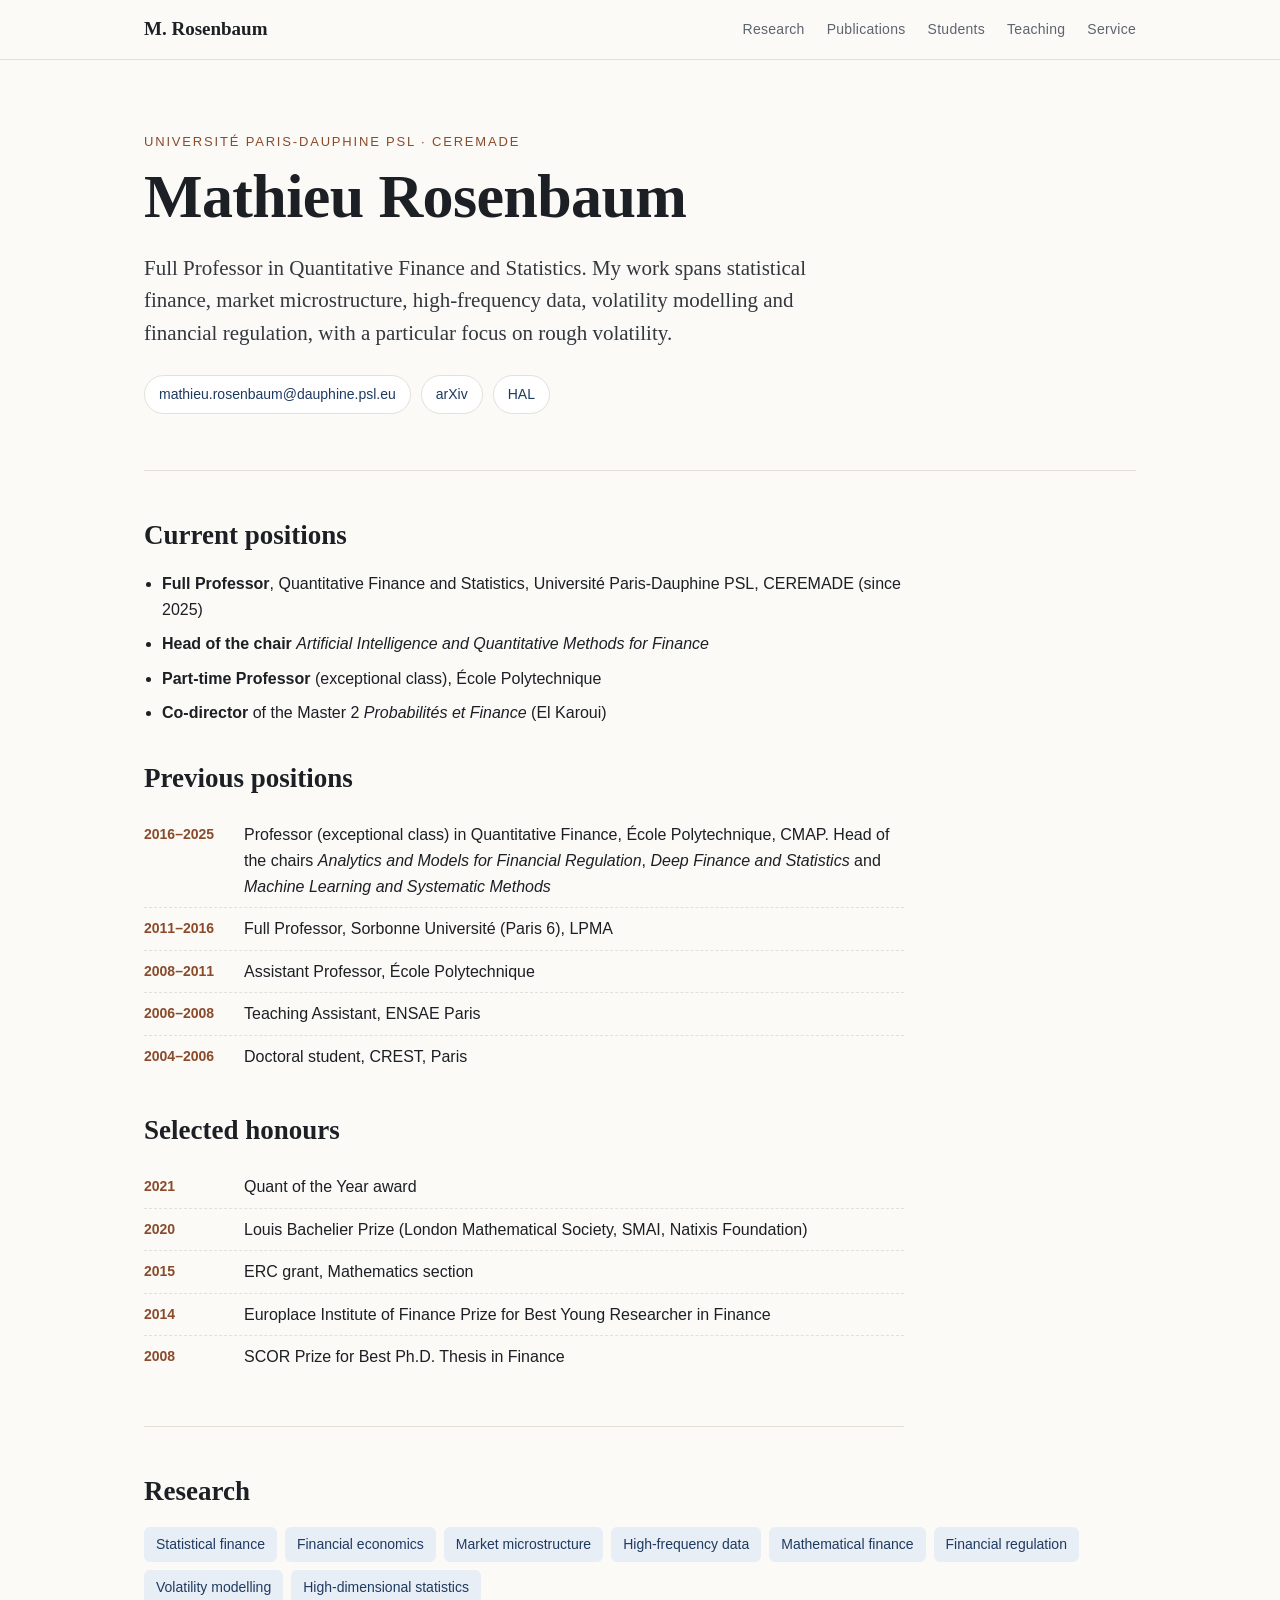
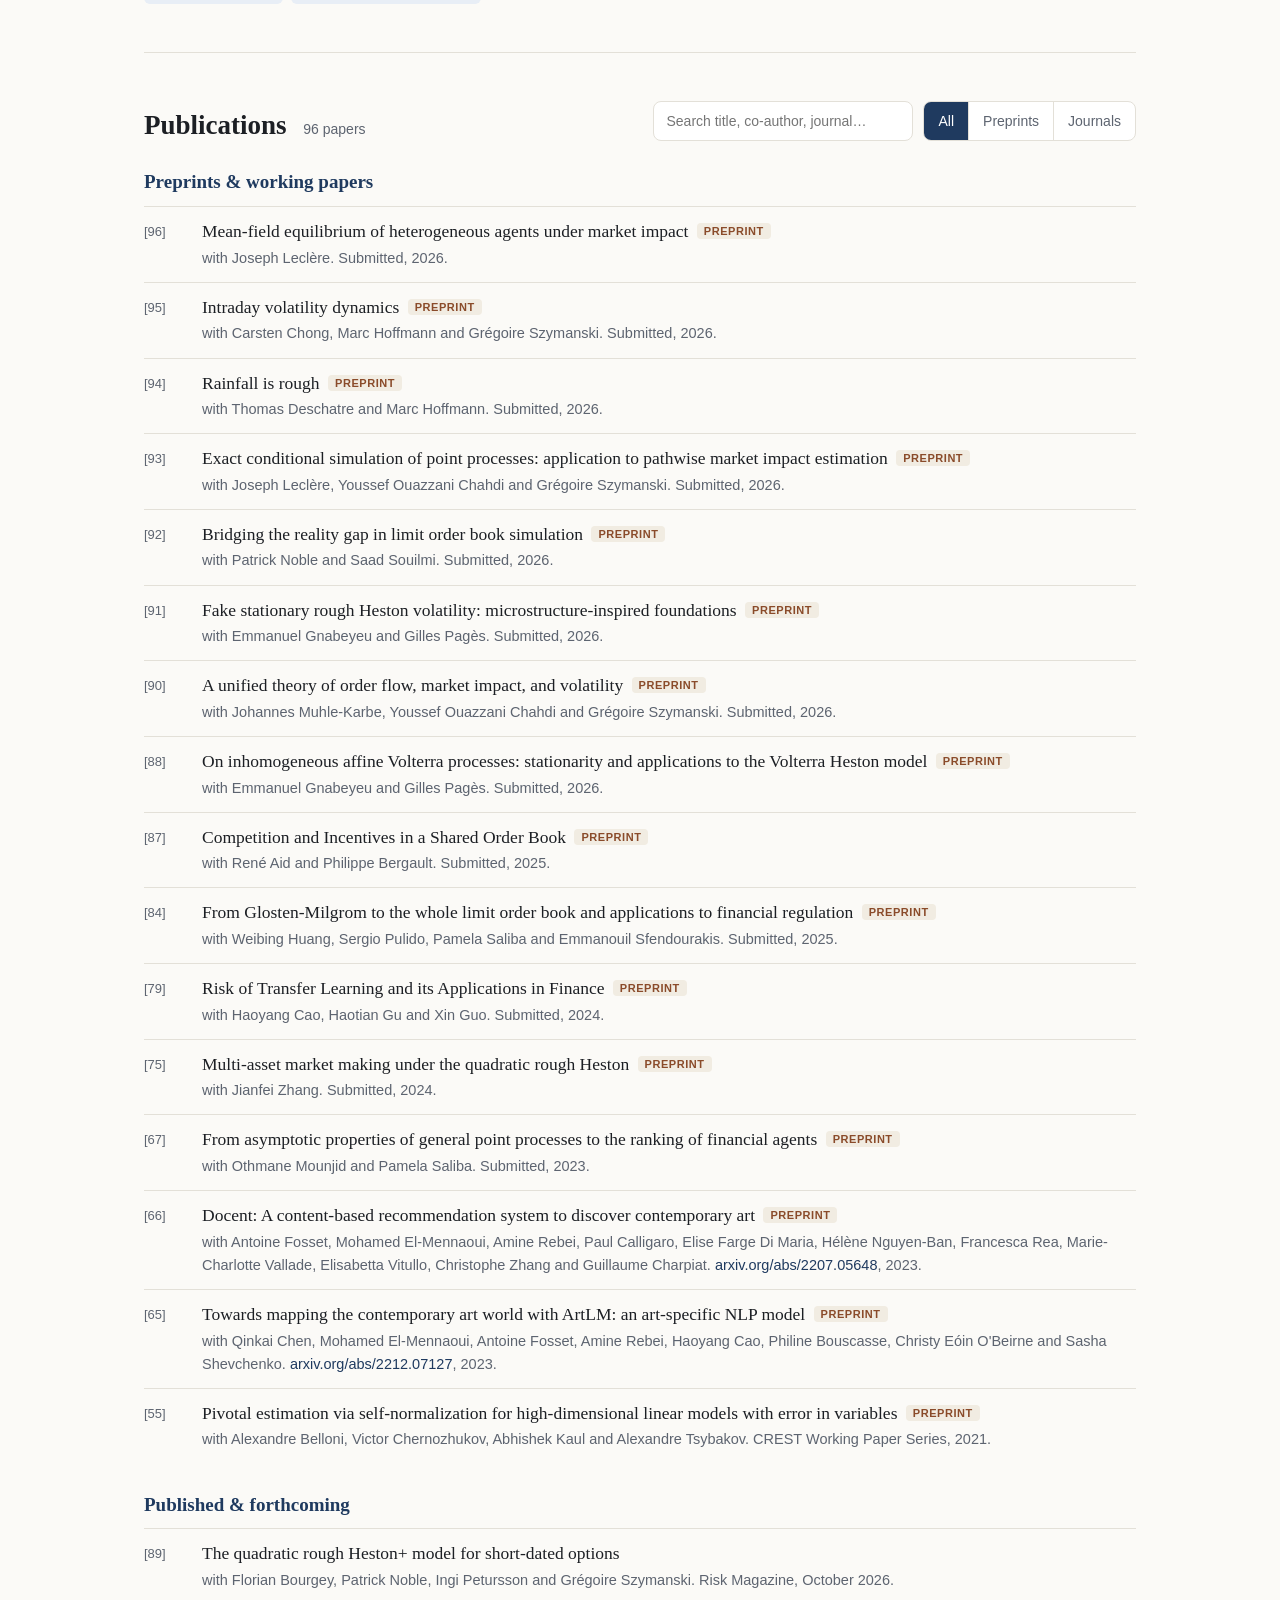
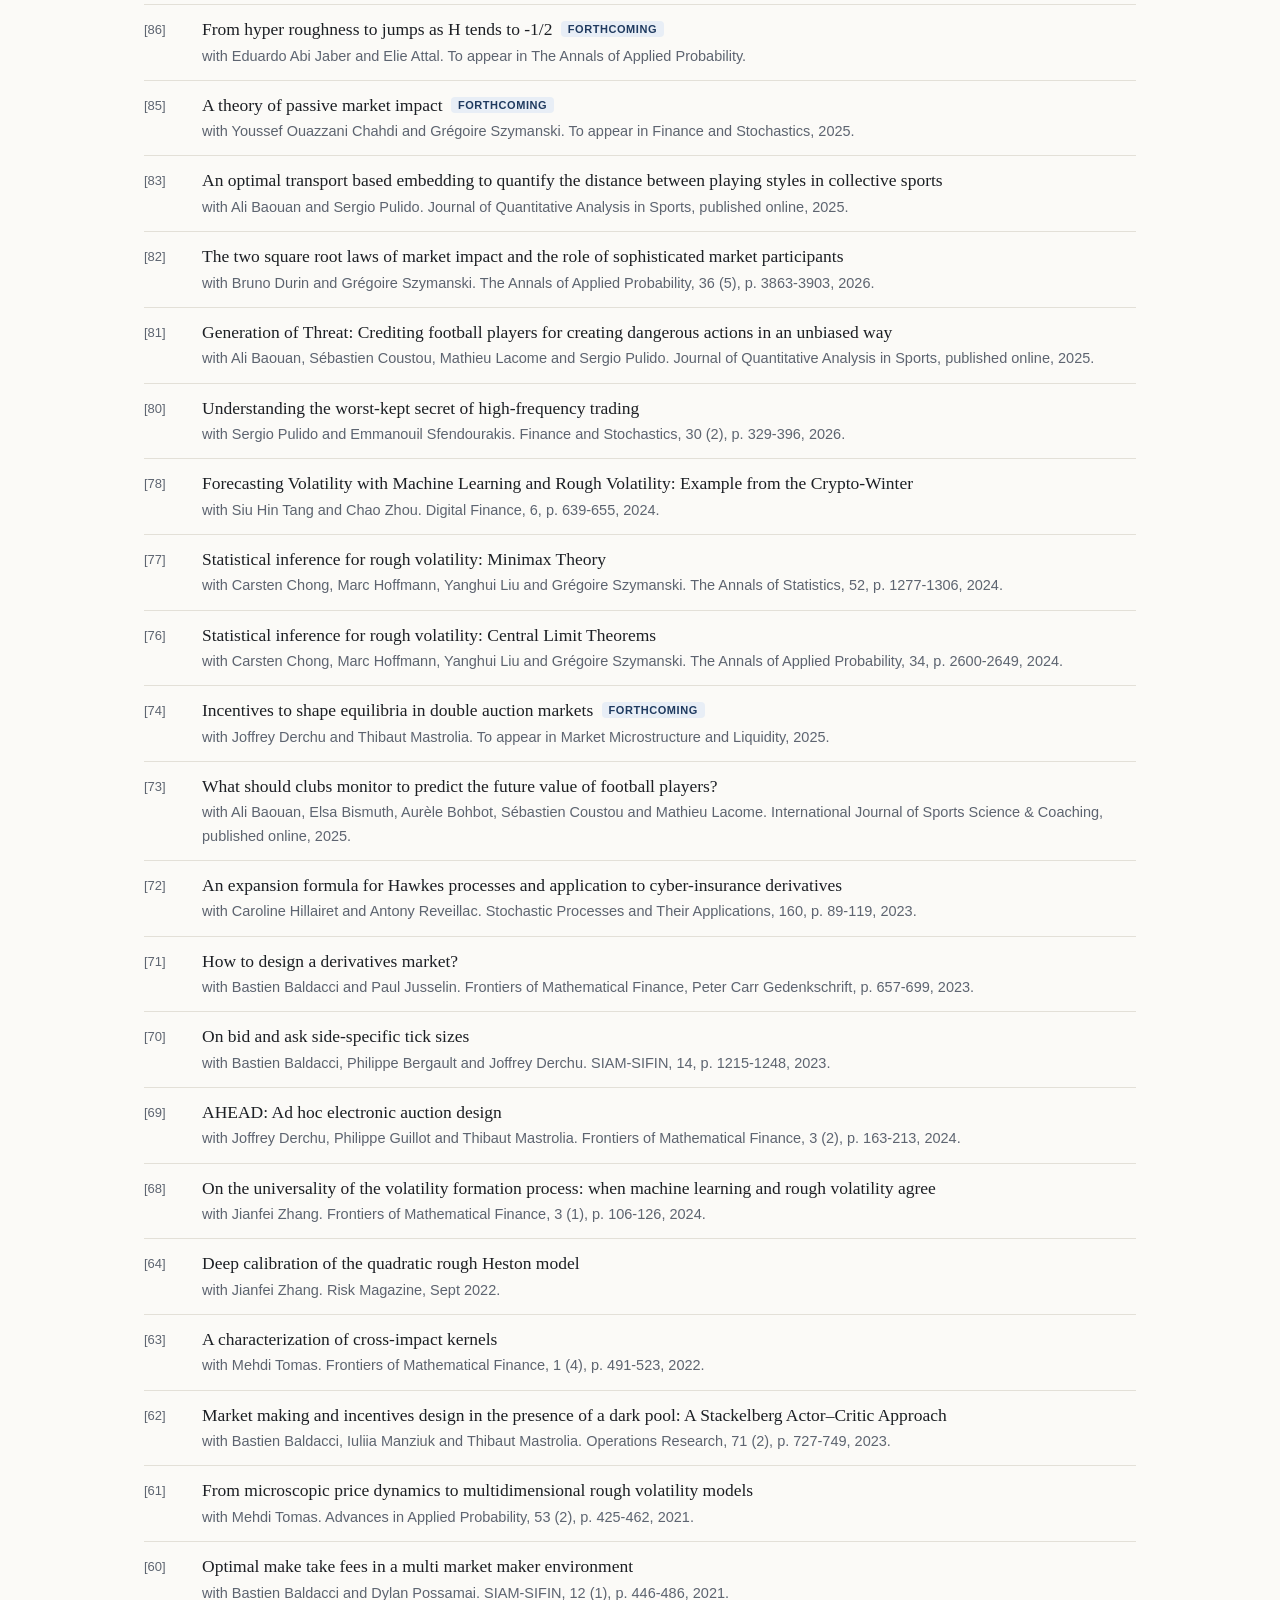
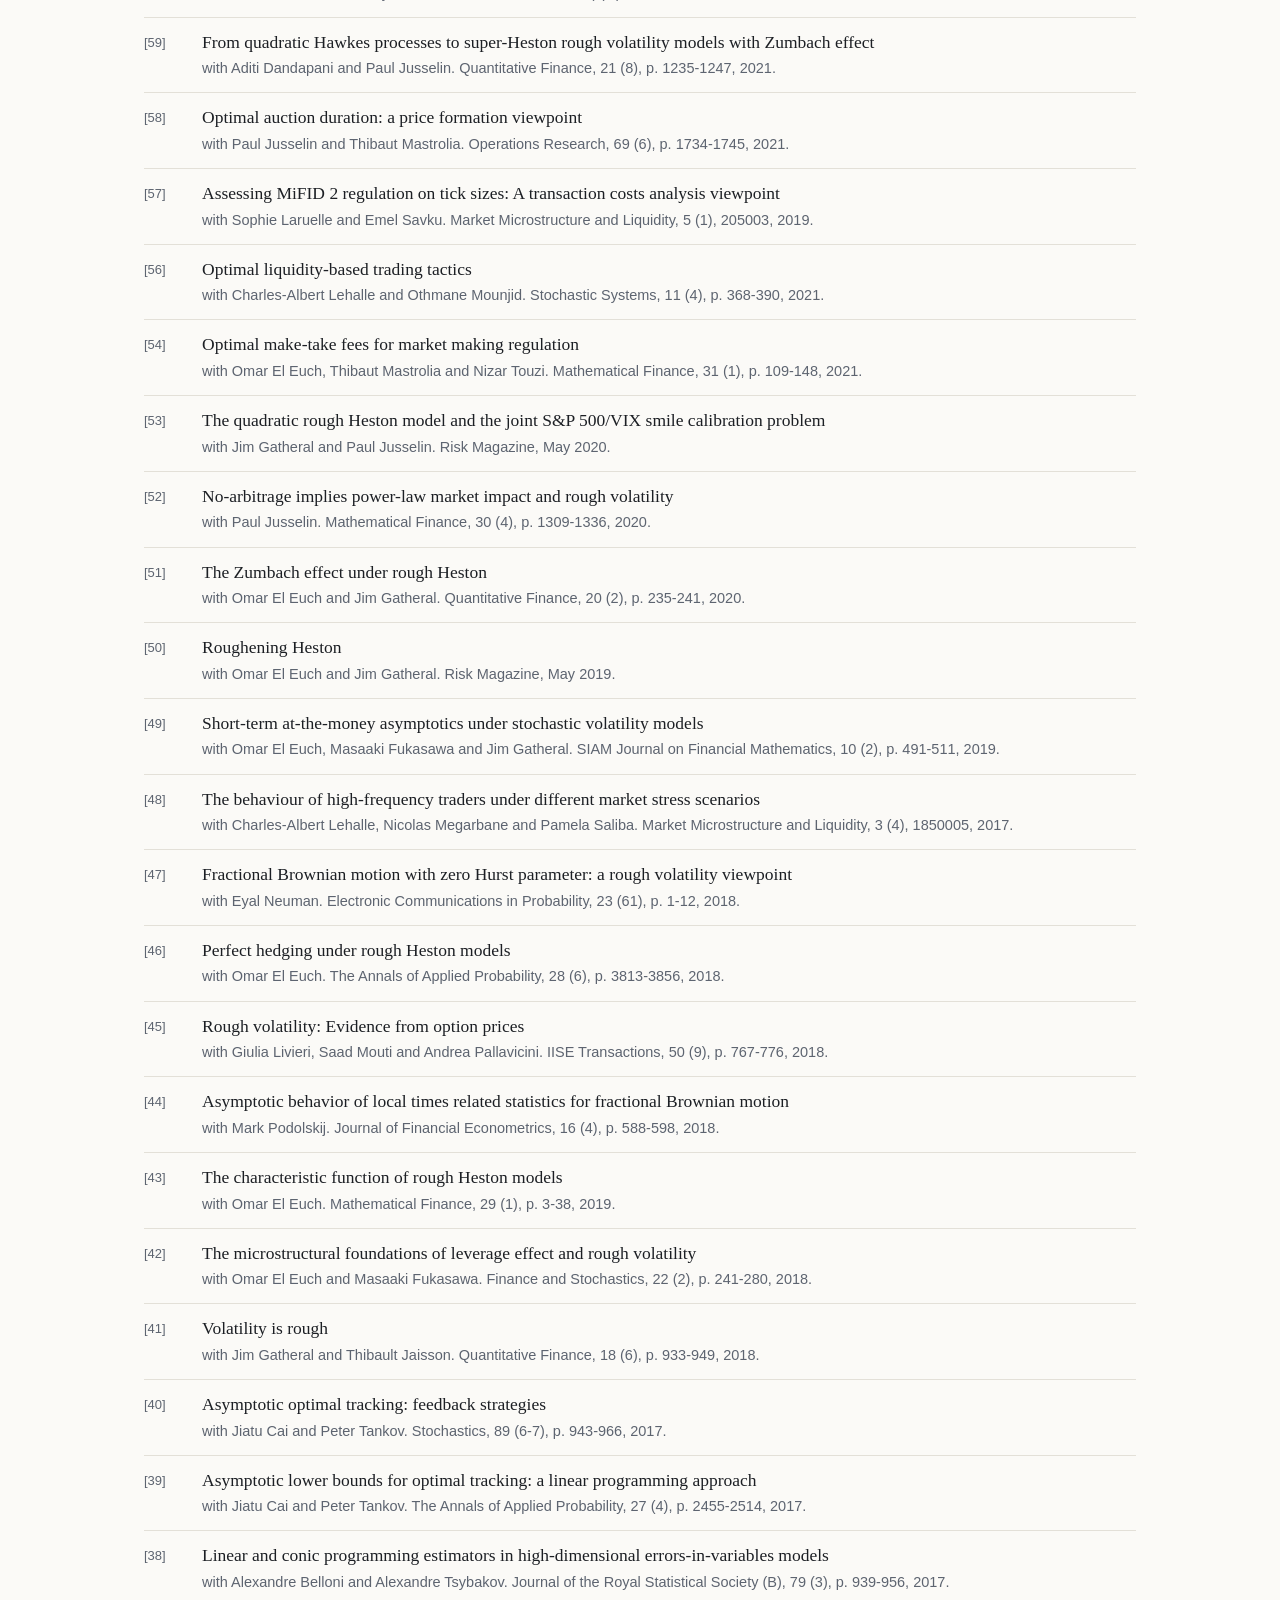
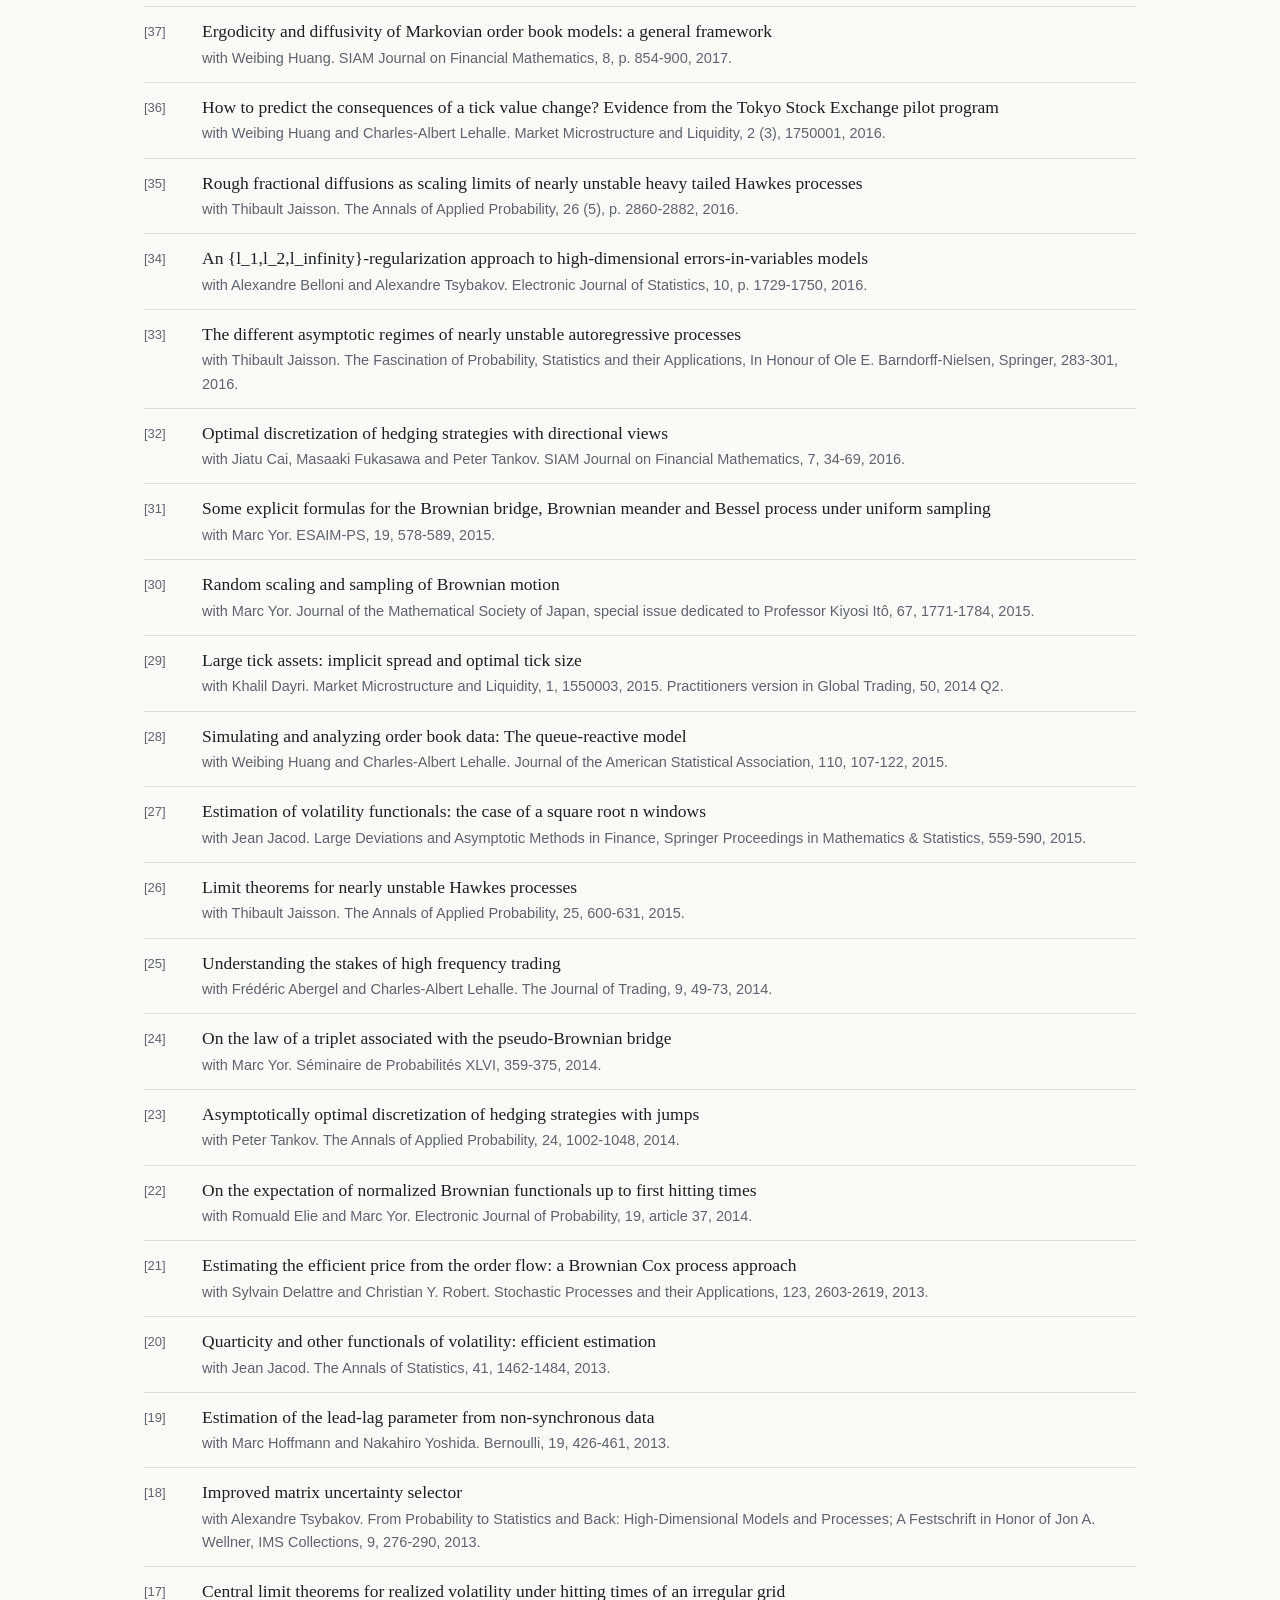
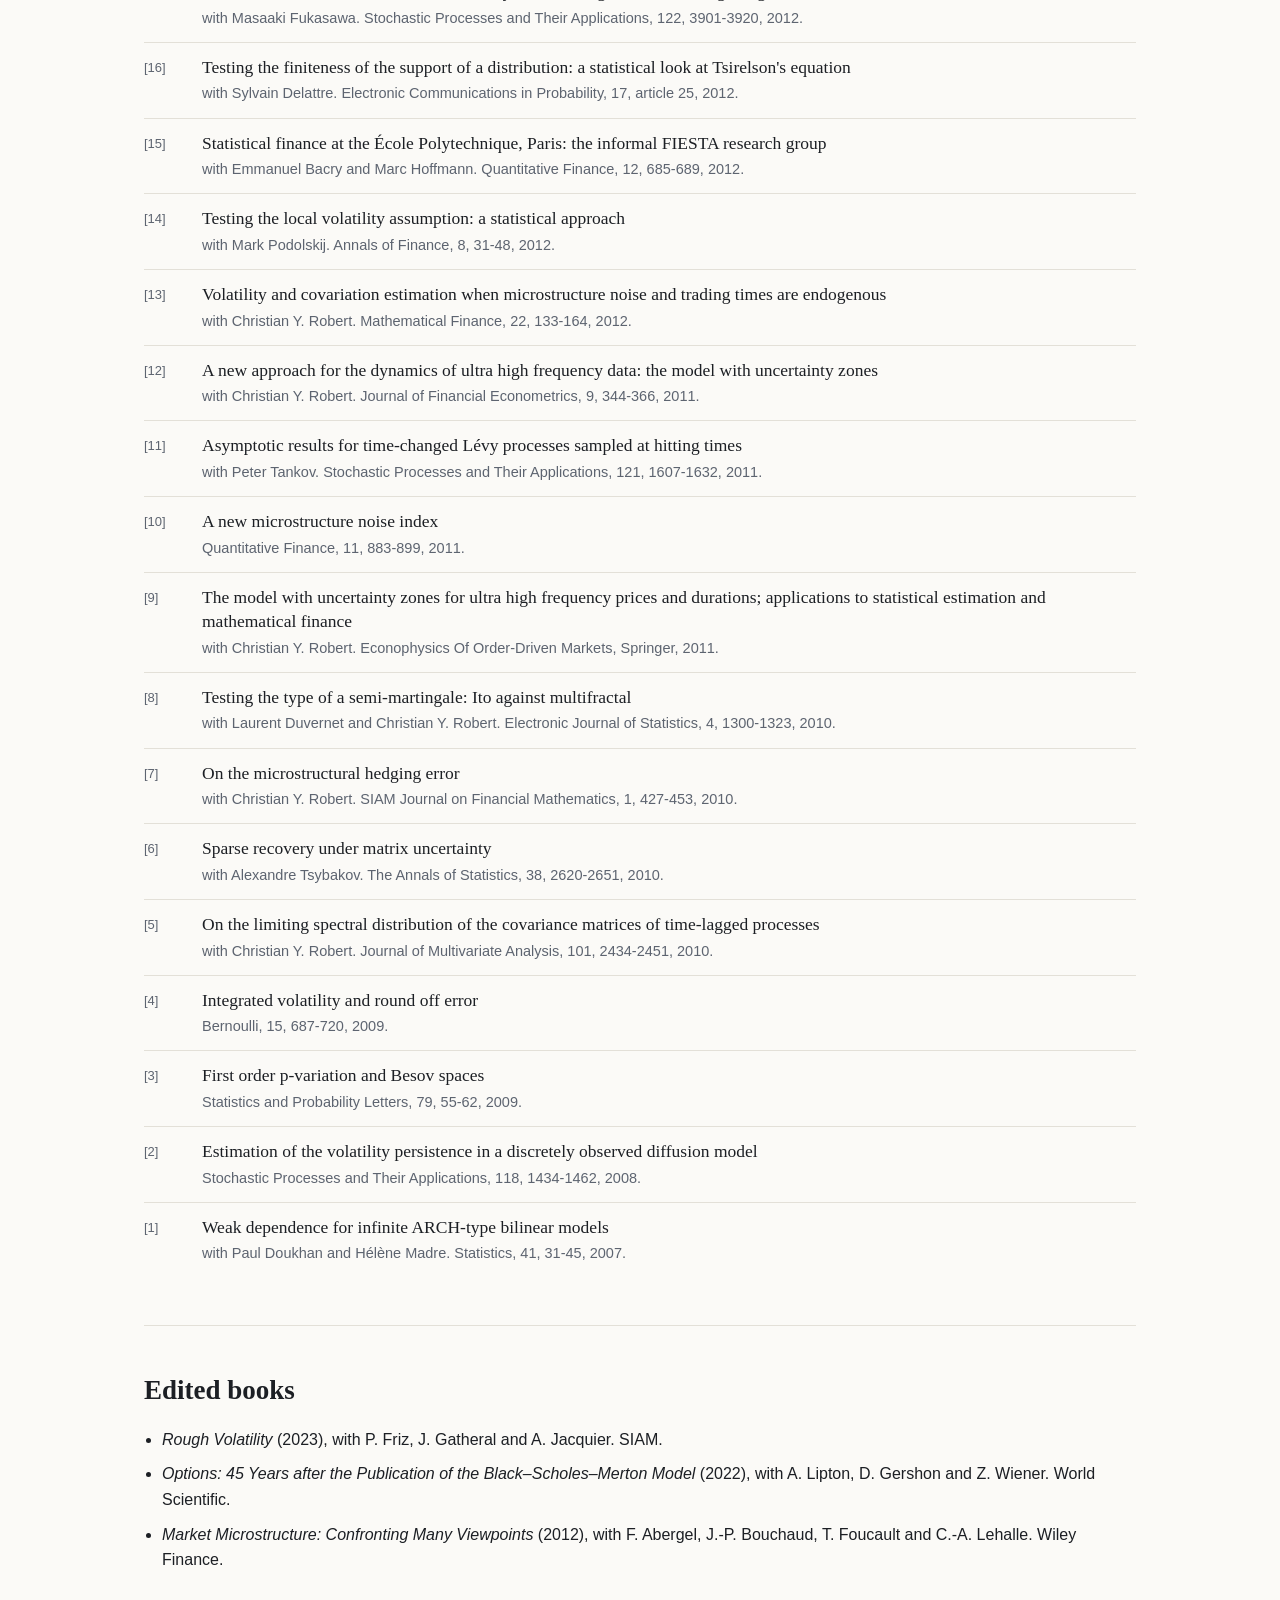
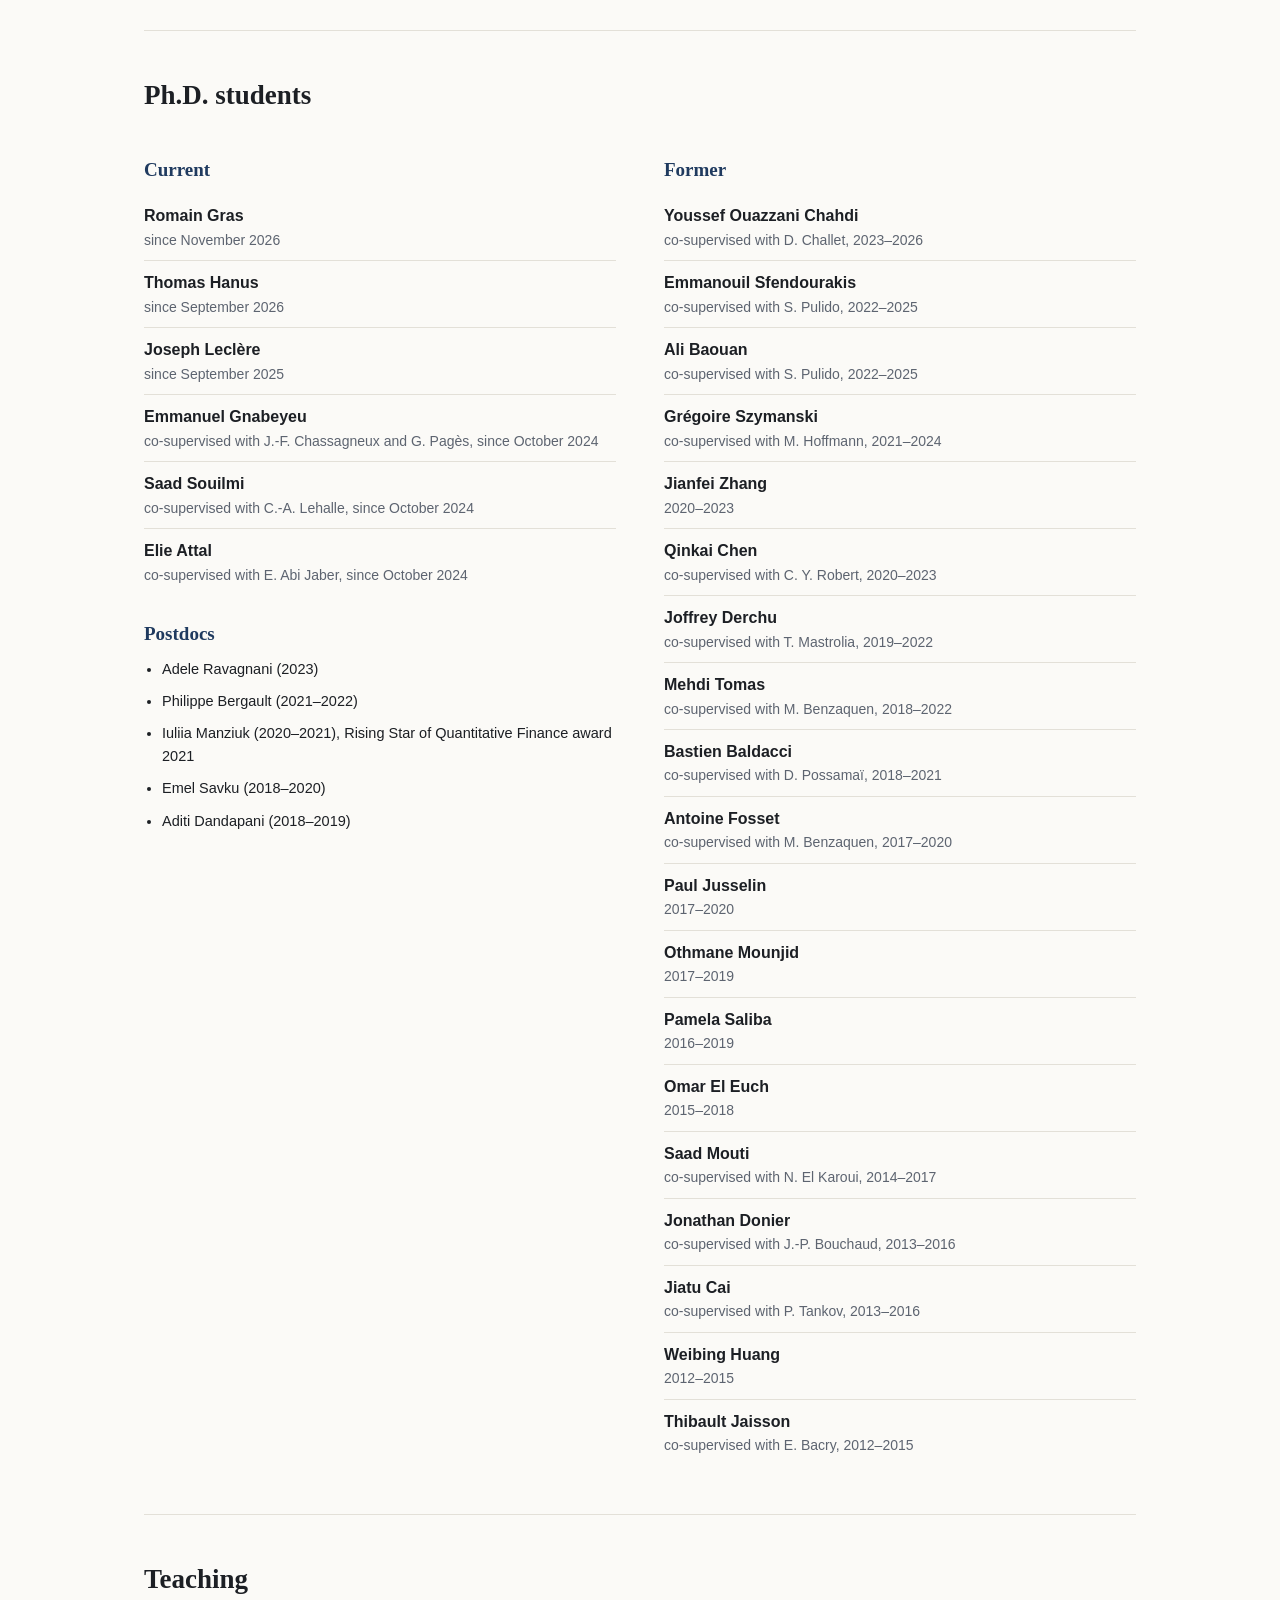
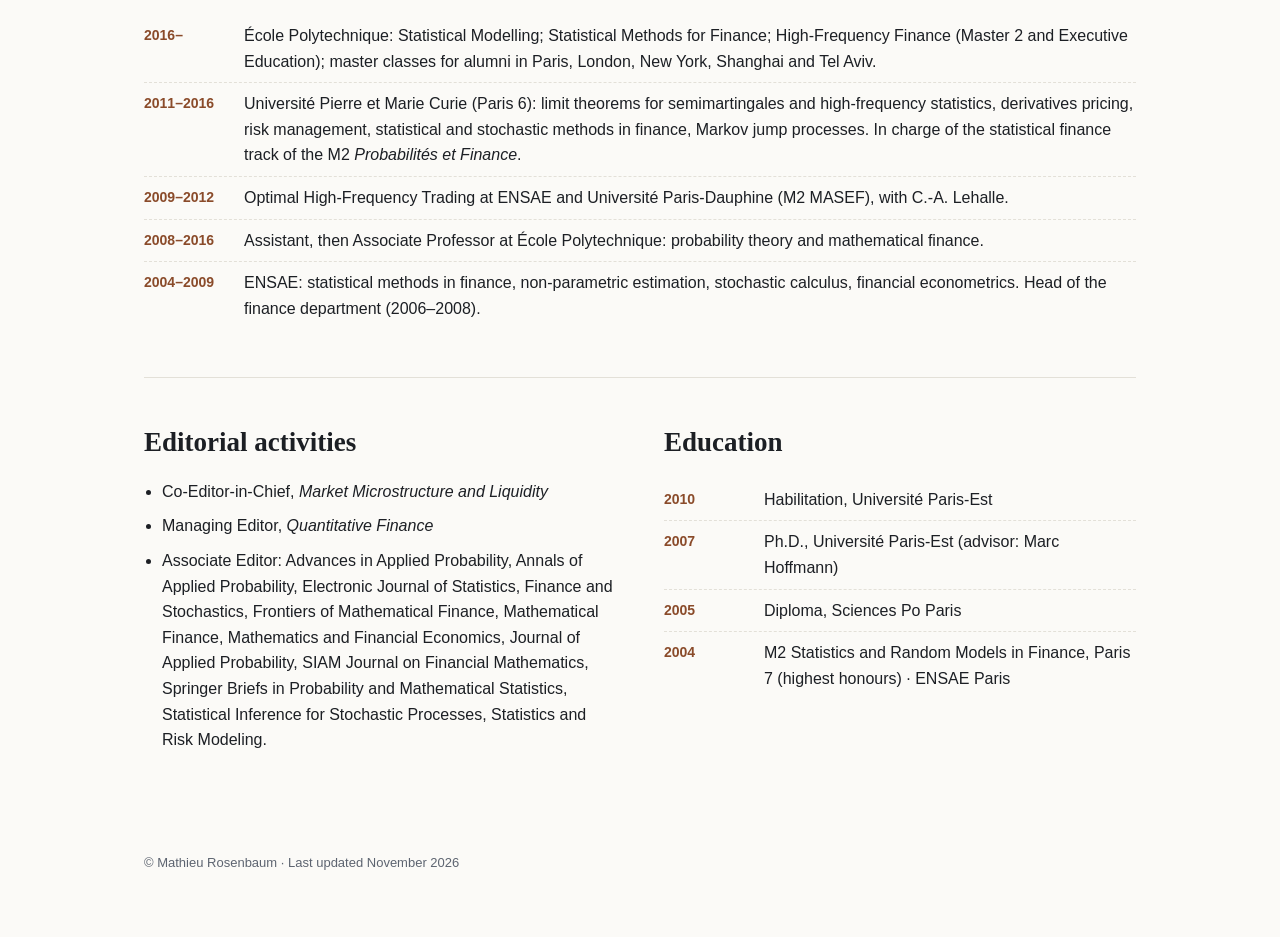
==== commit 428a35ac: "Add files via upload" ====
--- a/index.html
+++ b/index.html
@@ -77,9 +77,9 @@
     </div>
   </div>
   <h3 class="grp" data-grp="preprint">Preprints &amp; working papers</h3>
-  <ol class="pubs" data-grp="preprint"><li class="pub" data-status="preprint" data-q="mean-field equilibrium of heterogeneous agents under market impact with joseph leclère. submitted, 2026."><span class="num">[96]</span><div><p class="t">Mean-field equilibrium of heterogeneous agents under market impact <span class="badge preprint">Preprint</span></p><p class="d">with Joseph Leclère. Submitted, 2026.</p></div></li><li class="pub" data-status="preprint" data-q="intraday volatility dynamics with carsten chong, marc hoffmann and grégoire szymanski. submitted, 2026."><span class="num">[95]</span><div><p class="t">Intraday volatility dynamics <span class="badge preprint">Preprint</span></p><p class="d">with Carsten Chong, Marc Hoffmann and Grégoire Szymanski. Submitted, 2026.</p></div></li><li class="pub" data-status="preprint" data-q="rainfall is rough with thomas deschatre and marc hoffmann. submitted, 2026."><span class="num">[94]</span><div><p class="t">Rainfall is rough <span class="badge preprint">Preprint</span></p><p class="d">with Thomas Deschatre and Marc Hoffmann. Submitted, 2026.</p></div></li><li class="pub" data-status="preprint" data-q="exact conditional simulation of point processes: application to pathwise market impact estimation with joseph leclère, youssef ouazzani chahdi and grégoire szymanski. submitted, 2026."><span class="num">[93]</span><div><p class="t">Exact conditional simulation of point processes: application to pathwise market impact estimation <span class="badge preprint">Preprint</span></p><p class="d">with Joseph Leclère, Youssef Ouazzani Chahdi and Grégoire Szymanski. Submitted, 2026.</p></div></li><li class="pub" data-status="preprint" data-q="bridging the reality gap in limit order book simulation with patrick noble and saad souilmi. submitted, 2026."><span class="num">[92]</span><div><p class="t">Bridging the reality gap in limit order book simulation <span class="badge preprint">Preprint</span></p><p class="d">with Patrick Noble and Saad Souilmi. Submitted, 2026.</p></div></li><li class="pub" data-status="preprint" data-q="fake stationary rough heston volatility: microstructure-inspired foundations with emmanuel gnabeyeu and gilles pagès. submitted, 2026."><span class="num">[91]</span><div><p class="t">Fake stationary rough Heston volatility: microstructure-inspired foundations <span class="badge preprint">Preprint</span></p><p class="d">with Emmanuel Gnabeyeu and Gilles Pagès. Submitted, 2026.</p></div></li><li class="pub" data-status="preprint" data-q="a unified theory of order flow, market impact, and volatility with johannes muhle-karbe, youssef ouazzani chahdi and grégoire szymanski. submitted, 2026."><span class="num">[90]</span><div><p class="t">A unified theory of order flow, market impact, and volatility <span class="badge preprint">Preprint</span></p><p class="d">with Johannes Muhle-Karbe, Youssef Ouazzani Chahdi and Grégoire Szymanski. Submitted, 2026.</p></div></li><li class="pub" data-status="preprint" data-q="on inhomogeneous affine volterra processes: stationarity and applications to the volterra heston model with emmanuel gnabeyeu and gilles pagès. submitted, 2026."><span class="num">[88]</span><div><p class="t">On inhomogeneous affine Volterra processes: stationarity and applications to the Volterra Heston model <span class="badge preprint">Preprint</span></p><p class="d">with Emmanuel Gnabeyeu and Gilles Pagès. Submitted, 2026.</p></div></li><li class="pub" data-status="preprint" data-q="competition and incentives in a shared order book with rené aid and philippe bergault. submitted, 2025."><span class="num">[87]</span><div><p class="t">Competition and Incentives in a Shared Order Book <span class="badge preprint">Preprint</span></p><p class="d">with René Aid and Philippe Bergault. Submitted, 2025.</p></div></li><li class="pub" data-status="preprint" data-q="from hyper roughness to jumps as h tends to -1/2 with eduardo abi jaber and elie attal. submitted, 2025."><span class="num">[86]</span><div><p class="t">From hyper roughness to jumps as H tends to -1/2 <span class="badge preprint">Preprint</span></p><p class="d">with Eduardo Abi Jaber and Elie Attal. Submitted, 2025.</p></div></li><li class="pub" data-status="preprint" data-q="from glosten-milgrom to the whole limit order book and applications to financial regulation with weibing huang, sergio pulido, pamela saliba and emmanouil sfendourakis. submitted, 2025."><span class="num">[84]</span><div><p class="t">From Glosten-Milgrom to the whole limit order book and applications to financial regulation <span class="badge preprint">Preprint</span></p><p class="d">with Weibing Huang, Sergio Pulido, Pamela Saliba and Emmanouil Sfendourakis. Submitted, 2025.</p></div></li><li class="pub" data-status="preprint" data-q="risk of transfer learning and its applications in finance with haoyang cao, haotian gu and xin guo. submitted, 2024."><span class="num">[79]</span><div><p class="t">Risk of Transfer Learning and its Applications in Finance <span class="badge preprint">Preprint</span></p><p class="d">with Haoyang Cao, Haotian Gu and Xin Guo. Submitted, 2024.</p></div></li><li class="pub" data-status="preprint" data-q="multi-asset market making under the quadratic rough heston with jianfei zhang. submitted, 2024."><span class="num">[75]</span><div><p class="t">Multi-asset market making under the quadratic rough Heston <span class="badge preprint">Preprint</span></p><p class="d">with Jianfei Zhang. Submitted, 2024.</p></div></li><li class="pub" data-status="preprint" data-q="from asymptotic properties of general point processes to the ranking of financial agents with othmane mounjid and pamela saliba. submitted, 2023."><span class="num">[67]</span><div><p class="t">From asymptotic properties of general point processes to the ranking of financial agents <span class="badge preprint">Preprint</span></p><p class="d">with Othmane Mounjid and Pamela Saliba. Submitted, 2023.</p></div></li><li class="pub" data-status="preprint" data-q="docent: a content-based recommendation system to discover contemporary art with antoine fosset, mohamed el-mennaoui, amine rebei, paul calligaro, elise farge di maria, hélène nguyen-ban, francesca rea, marie-charlotte vallade, elisabetta vitullo, christophe zhang and guillaume charpiat. https://arxiv.org/abs/2207.05648, 2023."><span class="num">[66]</span><div><p class="t">Docent: A content-based recommendation system to discover contemporary art <span class="badge preprint">Preprint</span></p><p class="d">with Antoine Fosset, Mohamed El-Mennaoui, Amine Rebei, Paul Calligaro, Elise Farge Di Maria, Hélène Nguyen-Ban, Francesca Rea, Marie-Charlotte Vallade, Elisabetta Vitullo, Christophe Zhang and Guillaume Charpiat. <a href="https://arxiv.org/abs/2207.05648">arxiv.org/abs/2207.05648</a>, 2023.</p></div></li><li class="pub" data-status="preprint" data-q="towards mapping the contemporary art world with artlm: an art-specific nlp model with qinkai chen, mohamed el-mennaoui, antoine fosset, amine rebei, haoyang cao, philine bouscasse, christy eóin o&#x27;beirne and sasha shevchenko. https://arxiv.org/abs/2212.07127, 2023."><span class="num">[65]</span><div><p class="t">Towards mapping the contemporary art world with ArtLM: an art-specific NLP model <span class="badge preprint">Preprint</span></p><p class="d">with Qinkai Chen, Mohamed El-Mennaoui, Antoine Fosset, Amine Rebei, Haoyang Cao, Philine Bouscasse, Christy Eóin O&#x27;Beirne and Sasha Shevchenko. <a href="https://arxiv.org/abs/2212.07127">arxiv.org/abs/2212.07127</a>, 2023.</p></div></li><li class="pub" data-status="preprint" data-q="pivotal estimation via self-normalization for high-dimensional linear models with error in variables with alexandre belloni, victor chernozhukov, abhishek kaul and alexandre tsybakov. crest working paper series, 2021."><span class="num">[55]</span><div><p class="t">Pivotal estimation via self-normalization for high-dimensional linear models with error in variables <span class="badge preprint">Preprint</span></p><p class="d">with Alexandre Belloni, Victor Chernozhukov, Abhishek Kaul and Alexandre Tsybakov. CREST Working Paper Series, 2021.</p></div></li></ol>
+  <ol class="pubs" data-grp="preprint"><li class="pub" data-status="preprint" data-q="mean-field equilibrium of heterogeneous agents under market impact with joseph leclère. submitted, 2026."><span class="num">[96]</span><div><p class="t">Mean-field equilibrium of heterogeneous agents under market impact <span class="badge preprint">Preprint</span></p><p class="d">with Joseph Leclère. Submitted, 2026.</p></div></li><li class="pub" data-status="preprint" data-q="intraday volatility dynamics with carsten chong, marc hoffmann and grégoire szymanski. submitted, 2026."><span class="num">[95]</span><div><p class="t">Intraday volatility dynamics <span class="badge preprint">Preprint</span></p><p class="d">with Carsten Chong, Marc Hoffmann and Grégoire Szymanski. Submitted, 2026.</p></div></li><li class="pub" data-status="preprint" data-q="rainfall is rough with thomas deschatre and marc hoffmann. submitted, 2026."><span class="num">[94]</span><div><p class="t">Rainfall is rough <span class="badge preprint">Preprint</span></p><p class="d">with Thomas Deschatre and Marc Hoffmann. Submitted, 2026.</p></div></li><li class="pub" data-status="preprint" data-q="exact conditional simulation of point processes: application to pathwise market impact estimation with joseph leclère, youssef ouazzani chahdi and grégoire szymanski. submitted, 2026."><span class="num">[93]</span><div><p class="t">Exact conditional simulation of point processes: application to pathwise market impact estimation <span class="badge preprint">Preprint</span></p><p class="d">with Joseph Leclère, Youssef Ouazzani Chahdi and Grégoire Szymanski. Submitted, 2026.</p></div></li><li class="pub" data-status="preprint" data-q="bridging the reality gap in limit order book simulation with patrick noble and saad souilmi. submitted, 2026."><span class="num">[92]</span><div><p class="t">Bridging the reality gap in limit order book simulation <span class="badge preprint">Preprint</span></p><p class="d">with Patrick Noble and Saad Souilmi. Submitted, 2026.</p></div></li><li class="pub" data-status="preprint" data-q="fake stationary rough heston volatility: microstructure-inspired foundations with emmanuel gnabeyeu and gilles pagès. submitted, 2026."><span class="num">[91]</span><div><p class="t">Fake stationary rough Heston volatility: microstructure-inspired foundations <span class="badge preprint">Preprint</span></p><p class="d">with Emmanuel Gnabeyeu and Gilles Pagès. Submitted, 2026.</p></div></li><li class="pub" data-status="preprint" data-q="a unified theory of order flow, market impact, and volatility with johannes muhle-karbe, youssef ouazzani chahdi and grégoire szymanski. submitted, 2026."><span class="num">[90]</span><div><p class="t">A unified theory of order flow, market impact, and volatility <span class="badge preprint">Preprint</span></p><p class="d">with Johannes Muhle-Karbe, Youssef Ouazzani Chahdi and Grégoire Szymanski. Submitted, 2026.</p></div></li><li class="pub" data-status="preprint" data-q="on inhomogeneous affine volterra processes: stationarity and applications to the volterra heston model with emmanuel gnabeyeu and gilles pagès. submitted, 2026."><span class="num">[88]</span><div><p class="t">On inhomogeneous affine Volterra processes: stationarity and applications to the Volterra Heston model <span class="badge preprint">Preprint</span></p><p class="d">with Emmanuel Gnabeyeu and Gilles Pagès. Submitted, 2026.</p></div></li><li class="pub" data-status="preprint" data-q="competition and incentives in a shared order book with rené aid and philippe bergault. submitted, 2025."><span class="num">[87]</span><div><p class="t">Competition and Incentives in a Shared Order Book <span class="badge preprint">Preprint</span></p><p class="d">with René Aid and Philippe Bergault. Submitted, 2025.</p></div></li><li class="pub" data-status="preprint" data-q="from glosten-milgrom to the whole limit order book and applications to financial regulation with weibing huang, sergio pulido, pamela saliba and emmanouil sfendourakis. submitted, 2025."><span class="num">[84]</span><div><p class="t">From Glosten-Milgrom to the whole limit order book and applications to financial regulation <span class="badge preprint">Preprint</span></p><p class="d">with Weibing Huang, Sergio Pulido, Pamela Saliba and Emmanouil Sfendourakis. Submitted, 2025.</p></div></li><li class="pub" data-status="preprint" data-q="risk of transfer learning and its applications in finance with haoyang cao, haotian gu and xin guo. submitted, 2024."><span class="num">[79]</span><div><p class="t">Risk of Transfer Learning and its Applications in Finance <span class="badge preprint">Preprint</span></p><p class="d">with Haoyang Cao, Haotian Gu and Xin Guo. Submitted, 2024.</p></div></li><li class="pub" data-status="preprint" data-q="multi-asset market making under the quadratic rough heston with jianfei zhang. submitted, 2024."><span class="num">[75]</span><div><p class="t">Multi-asset market making under the quadratic rough Heston <span class="badge preprint">Preprint</span></p><p class="d">with Jianfei Zhang. Submitted, 2024.</p></div></li><li class="pub" data-status="preprint" data-q="from asymptotic properties of general point processes to the ranking of financial agents with othmane mounjid and pamela saliba. submitted, 2023."><span class="num">[67]</span><div><p class="t">From asymptotic properties of general point processes to the ranking of financial agents <span class="badge preprint">Preprint</span></p><p class="d">with Othmane Mounjid and Pamela Saliba. Submitted, 2023.</p></div></li><li class="pub" data-status="preprint" data-q="docent: a content-based recommendation system to discover contemporary art with antoine fosset, mohamed el-mennaoui, amine rebei, paul calligaro, elise farge di maria, hélène nguyen-ban, francesca rea, marie-charlotte vallade, elisabetta vitullo, christophe zhang and guillaume charpiat. https://arxiv.org/abs/2207.05648, 2023."><span class="num">[66]</span><div><p class="t">Docent: A content-based recommendation system to discover contemporary art <span class="badge preprint">Preprint</span></p><p class="d">with Antoine Fosset, Mohamed El-Mennaoui, Amine Rebei, Paul Calligaro, Elise Farge Di Maria, Hélène Nguyen-Ban, Francesca Rea, Marie-Charlotte Vallade, Elisabetta Vitullo, Christophe Zhang and Guillaume Charpiat. <a href="https://arxiv.org/abs/2207.05648">arxiv.org/abs/2207.05648</a>, 2023.</p></div></li><li class="pub" data-status="preprint" data-q="towards mapping the contemporary art world with artlm: an art-specific nlp model with qinkai chen, mohamed el-mennaoui, antoine fosset, amine rebei, haoyang cao, philine bouscasse, christy eóin o&#x27;beirne and sasha shevchenko. https://arxiv.org/abs/2212.07127, 2023."><span class="num">[65]</span><div><p class="t">Towards mapping the contemporary art world with ArtLM: an art-specific NLP model <span class="badge preprint">Preprint</span></p><p class="d">with Qinkai Chen, Mohamed El-Mennaoui, Antoine Fosset, Amine Rebei, Haoyang Cao, Philine Bouscasse, Christy Eóin O&#x27;Beirne and Sasha Shevchenko. <a href="https://arxiv.org/abs/2212.07127">arxiv.org/abs/2212.07127</a>, 2023.</p></div></li><li class="pub" data-status="preprint" data-q="pivotal estimation via self-normalization for high-dimensional linear models with error in variables with alexandre belloni, victor chernozhukov, abhishek kaul and alexandre tsybakov. crest working paper series, 2021."><span class="num">[55]</span><div><p class="t">Pivotal estimation via self-normalization for high-dimensional linear models with error in variables <span class="badge preprint">Preprint</span></p><p class="d">with Alexandre Belloni, Victor Chernozhukov, Abhishek Kaul and Alexandre Tsybakov. CREST Working Paper Series, 2021.</p></div></li></ol>
   <h3 class="grp" data-grp="journal">Published &amp; forthcoming</h3>
-  <ol class="pubs" data-grp="journal"><li class="pub" data-status="published" data-q="the quadratic rough heston+ model for short-dated options with florian bourgey, patrick noble, ingi petursson and grégoire szymanski. risk magazine, october 2026."><span class="num">[89]</span><div><p class="t">The quadratic rough Heston+ model for short-dated options </p><p class="d">with Florian Bourgey, Patrick Noble, Ingi Petursson and Grégoire Szymanski. Risk Magazine, October 2026.</p></div></li><li class="pub" data-status="forthcoming" data-q="a theory of passive market impact with youssef ouazzani chahdi and grégoire szymanski. to appear in finance and stochastics, 2025."><span class="num">[85]</span><div><p class="t">A theory of passive market impact <span class="badge forthcoming">Forthcoming</span></p><p class="d">with Youssef Ouazzani Chahdi and Grégoire Szymanski. To appear in Finance and Stochastics, 2025.</p></div></li><li class="pub" data-status="published" data-q="an optimal transport based embedding to quantify the distance between playing styles in collective sports with ali baouan and sergio pulido. journal of quantitative analysis in sports, published online, 2025."><span class="num">[83]</span><div><p class="t">An optimal transport based embedding to quantify the distance between playing styles in collective sports </p><p class="d">with Ali Baouan and Sergio Pulido. Journal of Quantitative Analysis in Sports, published online, 2025.</p></div></li><li class="pub" data-status="published" data-q="the two square root laws of market impact and the role of sophisticated market participants with bruno durin and grégoire szymanski. the annals of applied probability, 36 (5), p. 3863-3903, 2026."><span class="num">[82]</span><div><p class="t">The two square root laws of market impact and the role of sophisticated market participants </p><p class="d">with Bruno Durin and Grégoire Szymanski. The Annals of Applied Probability, 36 (5), p. 3863-3903, 2026.</p></div></li><li class="pub" data-status="published" data-q="generation of threat: crediting football players for creating dangerous actions in an unbiased way with ali baouan, sébastien coustou, mathieu lacome and sergio pulido. journal of quantitative analysis in sports, published online, 2025."><span class="num">[81]</span><div><p class="t">Generation of Threat: Crediting football players for creating dangerous actions in an unbiased way </p><p class="d">with Ali Baouan, Sébastien Coustou, Mathieu Lacome and Sergio Pulido. Journal of Quantitative Analysis in Sports, published online, 2025.</p></div></li><li class="pub" data-status="published" data-q="understanding the worst-kept secret of high-frequency trading with sergio pulido and emmanouil sfendourakis. finance and stochastics, 30 (2), p. 329-396, 2026."><span class="num">[80]</span><div><p class="t">Understanding the worst-kept secret of high-frequency trading </p><p class="d">with Sergio Pulido and Emmanouil Sfendourakis. Finance and Stochastics, 30 (2), p. 329-396, 2026.</p></div></li><li class="pub" data-status="published" data-q="forecasting volatility with machine learning and rough volatility: example from the crypto-winter with siu hin tang and chao zhou. digital finance, 6, p. 639-655, 2024."><span class="num">[78]</span><div><p class="t">Forecasting Volatility with Machine Learning and Rough Volatility: Example from the Crypto-Winter </p><p class="d">with Siu Hin Tang and Chao Zhou. Digital Finance, 6, p. 639-655, 2024.</p></div></li><li class="pub" data-status="published" data-q="statistical inference for rough volatility: minimax theory with carsten chong, marc hoffmann, yanghui liu and grégoire szymanski. the annals of statistics, 52, p. 1277-1306, 2024."><span class="num">[77]</span><div><p class="t">Statistical inference for rough volatility: Minimax Theory </p><p class="d">with Carsten Chong, Marc Hoffmann, Yanghui Liu and Grégoire Szymanski. The Annals of Statistics, 52, p. 1277-1306, 2024.</p></div></li><li class="pub" data-status="published" data-q="statistical inference for rough volatility: central limit theorems with carsten chong, marc hoffmann, yanghui liu and grégoire szymanski. the annals of applied probability, 34, p. 2600-2649, 2024."><span class="num">[76]</span><div><p class="t">Statistical inference for rough volatility: Central Limit Theorems </p><p class="d">with Carsten Chong, Marc Hoffmann, Yanghui Liu and Grégoire Szymanski. The Annals of Applied Probability, 34, p. 2600-2649, 2024.</p></div></li><li class="pub" data-status="forthcoming" data-q="incentives to shape equilibria in double auction markets with joffrey derchu and thibaut mastrolia. to appear in market microstructure and liquidity, 2025."><span class="num">[74]</span><div><p class="t">Incentives to shape equilibria in double auction markets <span class="badge forthcoming">Forthcoming</span></p><p class="d">with Joffrey Derchu and Thibaut Mastrolia. To appear in Market Microstructure and Liquidity, 2025.</p></div></li><li class="pub" data-status="published" data-q="what should clubs monitor to predict the future value of football players? with ali baouan, elsa bismuth, aurèle bohbot, sébastien coustou and mathieu lacome. international journal of sports science &amp; coaching, published online, 2025."><span class="num">[73]</span><div><p class="t">What should clubs monitor to predict the future value of football players? </p><p class="d">with Ali Baouan, Elsa Bismuth, Aurèle Bohbot, Sébastien Coustou and Mathieu Lacome. International Journal of Sports Science &amp; Coaching, published online, 2025.</p></div></li><li class="pub" data-status="published" data-q="an expansion formula for hawkes processes and application to cyber-insurance derivatives with caroline hillairet and antony reveillac. stochastic processes and their applications, 160, p. 89-119, 2023."><span class="num">[72]</span><div><p class="t">An expansion formula for Hawkes processes and application to cyber-insurance derivatives </p><p class="d">with Caroline Hillairet and Antony Reveillac. Stochastic Processes and Their Applications, 160, p. 89-119, 2023.</p></div></li><li class="pub" data-status="published" data-q="how to design a derivatives market? with bastien baldacci and paul jusselin. frontiers of mathematical finance, peter carr gedenkschrift, p. 657-699, 2023."><span class="num">[71]</span><div><p class="t">How to design a derivatives market? </p><p class="d">with Bastien Baldacci and Paul Jusselin. Frontiers of Mathematical Finance, Peter Carr Gedenkschrift, p. 657-699, 2023.</p></div></li><li class="pub" data-status="published" data-q="on bid and ask side-specific tick sizes with bastien baldacci, philippe bergault and joffrey derchu. siam-sifin, 14, p. 1215-1248, 2023."><span class="num">[70]</span><div><p class="t">On bid and ask side-specific tick sizes </p><p class="d">with Bastien Baldacci, Philippe Bergault and Joffrey Derchu. SIAM-SIFIN, 14, p. 1215-1248, 2023.</p></div></li><li class="pub" data-status="published" data-q="ahead: ad hoc electronic auction design with joffrey derchu, philippe guillot and thibaut mastrolia. frontiers of mathematical finance, 3 (2), p. 163-213, 2024."><span class="num">[69]</span><div><p class="t">AHEAD: Ad hoc electronic auction design </p><p class="d">with Joffrey Derchu, Philippe Guillot and Thibaut Mastrolia. Frontiers of Mathematical Finance, 3 (2), p. 163-213, 2024.</p></div></li><li class="pub" data-status="published" data-q="on the universality of the volatility formation process: when machine learning and rough volatility agree with jianfei zhang. frontiers of mathematical finance, 3 (1), p. 106-126, 2024."><span class="num">[68]</span><div><p class="t">On the universality of the volatility formation process: when machine learning and rough volatility agree </p><p class="d">with Jianfei Zhang. Frontiers of Mathematical Finance, 3 (1), p. 106-126, 2024.</p></div></li><li class="pub" data-status="published" data-q="deep calibration of the quadratic rough heston model with jianfei zhang. risk magazine, sept 2022."><span class="num">[64]</span><div><p class="t">Deep calibration of the quadratic rough Heston model </p><p class="d">with Jianfei Zhang. Risk Magazine, Sept 2022.</p></div></li><li class="pub" data-status="published" data-q="a characterization of cross-impact kernels with mehdi tomas. frontiers of mathematical finance, 1 (4), p. 491-523, 2022."><span class="num">[63]</span><div><p class="t">A characterization of cross-impact kernels </p><p class="d">with Mehdi Tomas. Frontiers of Mathematical Finance, 1 (4), p. 491-523, 2022.</p></div></li><li class="pub" data-status="published" data-q="market making and incentives design in the presence of a dark pool: a stackelberg actor–critic approach with bastien baldacci, iuliia manziuk and thibaut mastrolia. operations research, 71 (2), p. 727-749, 2023."><span class="num">[62]</span><div><p class="t">Market making and incentives design in the presence of a dark pool: A Stackelberg Actor–Critic Approach </p><p class="d">with Bastien Baldacci, Iuliia Manziuk and Thibaut Mastrolia. Operations Research, 71 (2), p. 727-749, 2023.</p></div></li><li class="pub" data-status="published" data-q="from microscopic price dynamics to multidimensional rough volatility models with mehdi tomas. advances in applied probability, 53 (2), p. 425-462, 2021."><span class="num">[61]</span><div><p class="t">From microscopic price dynamics to multidimensional rough volatility models </p><p class="d">with Mehdi Tomas. Advances in Applied Probability, 53 (2), p. 425-462, 2021.</p></div></li><li class="pub" data-status="published" data-q="optimal make take fees in a multi market maker environment with bastien baldacci and dylan possamai. siam-sifin, 12 (1), p. 446-486, 2021."><span class="num">[60]</span><div><p class="t">Optimal make take fees in a multi market maker environment </p><p class="d">with Bastien Baldacci and Dylan Possamai. SIAM-SIFIN, 12 (1), p. 446-486, 2021.</p></div></li><li class="pub" data-status="published" data-q="from quadratic hawkes processes to super-heston rough volatility models with zumbach effect with aditi dandapani and paul jusselin. quantitative finance, 21 (8), p. 1235-1247, 2021."><span class="num">[59]</span><div><p class="t">From quadratic Hawkes processes to super-Heston rough volatility models with Zumbach effect </p><p class="d">with Aditi Dandapani and Paul Jusselin. Quantitative Finance, 21 (8), p. 1235-1247, 2021.</p></div></li><li class="pub" data-status="published" data-q="optimal auction duration: a price formation viewpoint with paul jusselin and thibaut mastrolia. operations research, 69 (6), p. 1734-1745, 2021."><span class="num">[58]</span><div><p class="t">Optimal auction duration: a price formation viewpoint </p><p class="d">with Paul Jusselin and Thibaut Mastrolia. Operations Research, 69 (6), p. 1734-1745, 2021.</p></div></li><li class="pub" data-status="published" data-q="assessing mifid 2 regulation on tick sizes: a transaction costs analysis viewpoint with sophie laruelle and emel savku. market microstructure and liquidity, 5 (1), 205003, 2019."><span class="num">[57]</span><div><p class="t">Assessing MiFID 2 regulation on tick sizes: A transaction costs analysis viewpoint </p><p class="d">with Sophie Laruelle and Emel Savku. Market Microstructure and Liquidity, 5 (1), 205003, 2019.</p></div></li><li class="pub" data-status="published" data-q="optimal liquidity-based trading tactics with charles-albert lehalle and othmane mounjid. stochastic systems, 11 (4), p. 368-390, 2021."><span class="num">[56]</span><div><p class="t">Optimal liquidity-based trading tactics </p><p class="d">with Charles-Albert Lehalle and Othmane Mounjid. Stochastic Systems, 11 (4), p. 368-390, 2021.</p></div></li><li class="pub" data-status="published" data-q="optimal make-take fees for market making regulation with omar el euch, thibaut mastrolia and nizar touzi. mathematical finance, 31 (1), p. 109-148, 2021."><span class="num">[54]</span><div><p class="t">Optimal make-take fees for market making regulation </p><p class="d">with Omar El Euch, Thibaut Mastrolia and Nizar Touzi. Mathematical Finance, 31 (1), p. 109-148, 2021.</p></div></li><li class="pub" data-status="published" data-q="the quadratic rough heston model and the joint s&amp;p 500/vix smile calibration problem with jim gatheral and paul jusselin. risk magazine, may 2020."><span class="num">[53]</span><div><p class="t">The quadratic rough Heston model and the joint S&amp;P 500/VIX smile calibration problem </p><p class="d">with Jim Gatheral and Paul Jusselin. Risk Magazine, May 2020.</p></div></li><li class="pub" data-status="published" data-q="no-arbitrage implies power-law market impact and rough volatility with paul jusselin. mathematical finance, 30 (4), p. 1309-1336, 2020."><span class="num">[52]</span><div><p class="t">No-arbitrage implies power-law market impact and rough volatility </p><p class="d">with Paul Jusselin. Mathematical Finance, 30 (4), p. 1309-1336, 2020.</p></div></li><li class="pub" data-status="published" data-q="the zumbach effect under rough heston with omar el euch and jim gatheral. quantitative finance, 20 (2), p. 235-241, 2020."><span class="num">[51]</span><div><p class="t">The Zumbach effect under rough Heston </p><p class="d">with Omar El Euch and Jim Gatheral. Quantitative Finance, 20 (2), p. 235-241, 2020.</p></div></li><li class="pub" data-status="published" data-q="roughening heston with omar el euch and jim gatheral. risk magazine, may 2019."><span class="num">[50]</span><div><p class="t">Roughening Heston </p><p class="d">with Omar El Euch and Jim Gatheral. Risk Magazine, May 2019.</p></div></li><li class="pub" data-status="published" data-q="short-term at-the-money asymptotics under stochastic volatility models with omar el euch, masaaki fukasawa and jim gatheral. siam journal on financial mathematics, 10 (2), p. 491-511, 2019."><span class="num">[49]</span><div><p class="t">Short-term at-the-money asymptotics under stochastic volatility models </p><p class="d">with Omar El Euch, Masaaki Fukasawa and Jim Gatheral. SIAM Journal on Financial Mathematics, 10 (2), p. 491-511, 2019.</p></div></li><li class="pub" data-status="published" data-q="the behaviour of high-frequency traders under different market stress scenarios with charles-albert lehalle, nicolas megarbane and pamela saliba. market microstructure and liquidity, 3 (4), 1850005, 2017."><span class="num">[48]</span><div><p class="t">The behaviour of high-frequency traders under different market stress scenarios </p><p class="d">with Charles-Albert Lehalle, Nicolas Megarbane and Pamela Saliba. Market Microstructure and Liquidity, 3 (4), 1850005, 2017.</p></div></li><li class="pub" data-status="published" data-q="fractional brownian motion with zero hurst parameter: a rough volatility viewpoint with eyal neuman. electronic communications in probability, 23 (61), p. 1-12, 2018."><span class="num">[47]</span><div><p class="t">Fractional Brownian motion with zero Hurst parameter: a rough volatility viewpoint </p><p class="d">with Eyal Neuman. Electronic Communications in Probability, 23 (61), p. 1-12, 2018.</p></div></li><li class="pub" data-status="published" data-q="perfect hedging under rough heston models with omar el euch. the annals of applied probability, 28 (6), p. 3813-3856, 2018."><span class="num">[46]</span><div><p class="t">Perfect hedging under rough Heston models </p><p class="d">with Omar El Euch. The Annals of Applied Probability, 28 (6), p. 3813-3856, 2018.</p></div></li><li class="pub" data-status="published" data-q="rough volatility: evidence from option prices with giulia livieri, saad mouti and andrea pallavicini. iise transactions, 50 (9), p. 767-776, 2018."><span class="num">[45]</span><div><p class="t">Rough volatility: Evidence from option prices </p><p class="d">with Giulia Livieri, Saad Mouti and Andrea Pallavicini. IISE Transactions, 50 (9), p. 767-776, 2018.</p></div></li><li class="pub" data-status="published" data-q="asymptotic behavior of local times related statistics for fractional brownian motion with mark podolskij. journal of financial econometrics, 16 (4), p. 588-598, 2018."><span class="num">[44]</span><div><p class="t">Asymptotic behavior of local times related statistics for fractional Brownian motion </p><p class="d">with Mark Podolskij. Journal of Financial Econometrics, 16 (4), p. 588-598, 2018.</p></div></li><li class="pub" data-status="published" data-q="the characteristic function of rough heston models with omar el euch. mathematical finance, 29 (1), p. 3-38, 2019."><span class="num">[43]</span><div><p class="t">The characteristic function of rough Heston models </p><p class="d">with Omar El Euch. Mathematical Finance, 29 (1), p. 3-38, 2019.</p></div></li><li class="pub" data-status="published" data-q="the microstructural foundations of leverage effect and rough volatility with omar el euch and masaaki fukasawa. finance and stochastics, 22 (2), p. 241-280, 2018."><span class="num">[42]</span><div><p class="t">The microstructural foundations of leverage effect and rough volatility </p><p class="d">with Omar El Euch and Masaaki Fukasawa. Finance and Stochastics, 22 (2), p. 241-280, 2018.</p></div></li><li class="pub" data-status="published" data-q="volatility is rough with jim gatheral and thibault jaisson. quantitative finance, 18 (6), p. 933-949, 2018."><span class="num">[41]</span><div><p class="t">Volatility is rough </p><p class="d">with Jim Gatheral and Thibault Jaisson. Quantitative Finance, 18 (6), p. 933-949, 2018.</p></div></li><li class="pub" data-status="published" data-q="asymptotic optimal tracking: feedback strategies with jiatu cai and peter tankov. stochastics, 89 (6-7), p. 943-966, 2017."><span class="num">[40]</span><div><p class="t">Asymptotic optimal tracking: feedback strategies </p><p class="d">with Jiatu Cai and Peter Tankov. Stochastics, 89 (6-7), p. 943-966, 2017.</p></div></li><li class="pub" data-status="published" data-q="asymptotic lower bounds for optimal tracking: a linear programming approach with jiatu cai and peter tankov. the annals of applied probability, 27 (4), p. 2455-2514, 2017."><span class="num">[39]</span><div><p class="t">Asymptotic lower bounds for optimal tracking: a linear programming approach </p><p class="d">with Jiatu Cai and Peter Tankov. The Annals of Applied Probability, 27 (4), p. 2455-2514, 2017.</p></div></li><li class="pub" data-status="published" data-q="linear and conic programming estimators in high-dimensional errors-in-variables models with alexandre belloni and alexandre tsybakov. journal of the royal statistical society (b), 79 (3), p. 939-956, 2017."><span class="num">[38]</span><div><p class="t">Linear and conic programming estimators in high-dimensional errors-in-variables models </p><p class="d">with Alexandre Belloni and Alexandre Tsybakov. Journal of the Royal Statistical Society (B), 79 (3), p. 939-956, 2017.</p></div></li><li class="pub" data-status="published" data-q="ergodicity and diffusivity of markovian order book models: a general framework with weibing huang. siam journal on financial mathematics, 8, p. 854-900, 2017."><span class="num">[37]</span><div><p class="t">Ergodicity and diffusivity of Markovian order book models: a general framework </p><p class="d">with Weibing Huang. SIAM Journal on Financial Mathematics, 8, p. 854-900, 2017.</p></div></li><li class="pub" data-status="published" data-q="how to predict the consequences of a tick value change? evidence from the tokyo stock exchange pilot program with weibing huang and charles-albert lehalle. market microstructure and liquidity, 2 (3), 1750001, 2016."><span class="num">[36]</span><div><p class="t">How to predict the consequences of a tick value change? Evidence from the Tokyo Stock Exchange pilot program </p><p class="d">with Weibing Huang and Charles-Albert Lehalle. Market Microstructure and Liquidity, 2 (3), 1750001, 2016.</p></div></li><li class="pub" data-status="published" data-q="rough fractional diffusions as scaling limits of nearly unstable heavy tailed hawkes processes with thibault jaisson. the annals of applied probability, 26 (5), p. 2860-2882, 2016."><span class="num">[35]</span><div><p class="t">Rough fractional diffusions as scaling limits of nearly unstable heavy tailed Hawkes processes </p><p class="d">with Thibault Jaisson. The Annals of Applied Probability, 26 (5), p. 2860-2882, 2016.</p></div></li><li class="pub" data-status="published" data-q="an {l_1,l_2,l_infinity}-regularization approach to high-dimensional errors-in-variables models with alexandre belloni and alexandre tsybakov. electronic journal of statistics, 10, p. 1729-1750, 2016."><span class="num">[34]</span><div><p class="t">An {l_1,l_2,l_infinity}-regularization approach to high-dimensional errors-in-variables models </p><p class="d">with Alexandre Belloni and Alexandre Tsybakov. Electronic Journal of Statistics, 10, p. 1729-1750, 2016.</p></div></li><li class="pub" data-status="published" data-q="the different asymptotic regimes of nearly unstable autoregressive processes with thibault jaisson. the fascination of probability, statistics and their applications, in honour of ole e. barndorff-nielsen, springer, 283-301, 2016."><span class="num">[33]</span><div><p class="t">The different asymptotic regimes of nearly unstable autoregressive processes </p><p class="d">with Thibault Jaisson. The Fascination of Probability, Statistics and their Applications, In Honour of Ole E. Barndorff-Nielsen, Springer, 283-301, 2016.</p></div></li><li class="pub" data-status="published" data-q="optimal discretization of hedging strategies with directional views with jiatu cai, masaaki fukasawa and peter tankov. siam journal on financial mathematics, 7, 34-69, 2016."><span class="num">[32]</span><div><p class="t">Optimal discretization of hedging strategies with directional views </p><p class="d">with Jiatu Cai, Masaaki Fukasawa and Peter Tankov. SIAM Journal on Financial Mathematics, 7, 34-69, 2016.</p></div></li><li class="pub" data-status="published" data-q="some explicit formulas for the brownian bridge, brownian meander and bessel process under uniform sampling with marc yor. esaim-ps, 19, 578-589, 2015."><span class="num">[31]</span><div><p class="t">Some explicit formulas for the Brownian bridge, Brownian meander and Bessel process under uniform sampling </p><p class="d">with Marc Yor. ESAIM-PS, 19, 578-589, 2015.</p></div></li><li class="pub" data-status="published" data-q="random scaling and sampling of brownian motion with marc yor. journal of the mathematical society of japan, special issue dedicated to professor kiyosi itô, 67, 1771-1784, 2015."><span class="num">[30]</span><div><p class="t">Random scaling and sampling of Brownian motion </p><p class="d">with Marc Yor. Journal of the Mathematical Society of Japan, special issue dedicated to Professor Kiyosi Itô, 67, 1771-1784, 2015.</p></div></li><li class="pub" data-status="published" data-q="large tick assets: implicit spread and optimal tick size with khalil dayri. market microstructure and liquidity, 1, 1550003, 2015. practitioners version in global trading, 50, 2014 q2."><span class="num">[29]</span><div><p class="t">Large tick assets: implicit spread and optimal tick size </p><p class="d">with Khalil Dayri. Market Microstructure and Liquidity, 1, 1550003, 2015. Practitioners version in Global Trading, 50, 2014 Q2.</p></div></li><li class="pub" data-status="published" data-q="simulating and analyzing order book data: the queue-reactive model with weibing huang and charles-albert lehalle. journal of the american statistical association, 110, 107-122, 2015."><span class="num">[28]</span><div><p class="t">Simulating and analyzing order book data: The queue-reactive model </p><p class="d">with Weibing Huang and Charles-Albert Lehalle. Journal of the American Statistical Association, 110, 107-122, 2015.</p></div></li><li class="pub" data-status="published" data-q="estimation of volatility functionals: the case of a square root n windows with jean jacod. large deviations and asymptotic methods in finance, springer proceedings in mathematics &amp; statistics, 559-590, 2015."><span class="num">[27]</span><div><p class="t">Estimation of volatility functionals: the case of a square root n windows </p><p class="d">with Jean Jacod. Large Deviations and Asymptotic Methods in Finance, Springer Proceedings in Mathematics &amp; Statistics, 559-590, 2015.</p></div></li><li class="pub" data-status="published" data-q="limit theorems for nearly unstable hawkes processes with thibault jaisson. the annals of applied probability, 25, 600-631, 2015."><span class="num">[26]</span><div><p class="t">Limit theorems for nearly unstable Hawkes processes </p><p class="d">with Thibault Jaisson. The Annals of Applied Probability, 25, 600-631, 2015.</p></div></li><li class="pub" data-status="published" data-q="understanding the stakes of high frequency trading with frédéric abergel and charles-albert lehalle. the journal of trading, 9, 49-73, 2014."><span class="num">[25]</span><div><p class="t">Understanding the stakes of high frequency trading </p><p class="d">with Frédéric Abergel and Charles-Albert Lehalle. The Journal of Trading, 9, 49-73, 2014.</p></div></li><li class="pub" data-status="published" data-q="on the law of a triplet associated with the pseudo-brownian bridge with marc yor. séminaire de probabilités xlvi, 359-375, 2014."><span class="num">[24]</span><div><p class="t">On the law of a triplet associated with the pseudo-Brownian bridge </p><p class="d">with Marc Yor. Séminaire de Probabilités XLVI, 359-375, 2014.</p></div></li><li class="pub" data-status="published" data-q="asymptotically optimal discretization of hedging strategies with jumps with peter tankov. the annals of applied probability, 24, 1002-1048, 2014."><span class="num">[23]</span><div><p class="t">Asymptotically optimal discretization of hedging strategies with jumps </p><p class="d">with Peter Tankov. The Annals of Applied Probability, 24, 1002-1048, 2014.</p></div></li><li class="pub" data-status="published" data-q="on the expectation of normalized brownian functionals up to first hitting times with romuald elie and marc yor. electronic journal of probability, 19, article 37, 2014."><span class="num">[22]</span><div><p class="t">On the expectation of normalized Brownian functionals up to first hitting times </p><p class="d">with Romuald Elie and Marc Yor. Electronic Journal of Probability, 19, article 37, 2014.</p></div></li><li class="pub" data-status="published" data-q="estimating the efficient price from the order flow: a brownian cox process approach with sylvain delattre and christian y. robert. stochastic processes and their applications, 123, 2603-2619, 2013."><span class="num">[21]</span><div><p class="t">Estimating the efficient price from the order flow: a Brownian Cox process approach </p><p class="d">with Sylvain Delattre and Christian Y. Robert. Stochastic Processes and their Applications, 123, 2603-2619, 2013.</p></div></li><li class="pub" data-status="published" data-q="quarticity and other functionals of volatility: efficient estimation with jean jacod. the annals of statistics, 41, 1462-1484, 2013."><span class="num">[20]</span><div><p class="t">Quarticity and other functionals of volatility: efficient estimation </p><p class="d">with Jean Jacod. The Annals of Statistics, 41, 1462-1484, 2013.</p></div></li><li class="pub" data-status="published" data-q="estimation of the lead-lag parameter from non-synchronous data with marc hoffmann and nakahiro yoshida. bernoulli, 19, 426-461, 2013."><span class="num">[19]</span><div><p class="t">Estimation of the lead-lag parameter from non-synchronous data </p><p class="d">with Marc Hoffmann and Nakahiro Yoshida. Bernoulli, 19, 426-461, 2013.</p></div></li><li class="pub" data-status="published" data-q="improved matrix uncertainty selector with alexandre tsybakov. from probability to statistics and back: high-dimensional models and processes; a festschrift in honor of jon a. wellner, ims collections, 9, 276-290, 2013."><span class="num">[18]</span><div><p class="t">Improved matrix uncertainty selector </p><p class="d">with Alexandre Tsybakov. From Probability to Statistics and Back: High-Dimensional Models and Processes; A Festschrift in Honor of Jon A. Wellner, IMS Collections, 9, 276-290, 2013.</p></div></li><li class="pub" data-status="published" data-q="central limit theorems for realized volatility under hitting times of an irregular grid with masaaki fukasawa. stochastic processes and their applications, 122, 3901-3920, 2012."><span class="num">[17]</span><div><p class="t">Central limit theorems for realized volatility under hitting times of an irregular grid </p><p class="d">with Masaaki Fukasawa. Stochastic Processes and Their Applications, 122, 3901-3920, 2012.</p></div></li><li class="pub" data-status="published" data-q="testing the finiteness of the support of a distribution: a statistical look at tsirelson&#x27;s equation with sylvain delattre. electronic communications in probability, 17, article 25, 2012."><span class="num">[16]</span><div><p class="t">Testing the finiteness of the support of a distribution: a statistical look at Tsirelson&#x27;s equation </p><p class="d">with Sylvain Delattre. Electronic Communications in Probability, 17, article 25, 2012.</p></div></li><li class="pub" data-status="published" data-q="statistical finance at the école polytechnique, paris: the informal fiesta research group with emmanuel bacry and marc hoffmann. quantitative finance, 12, 685-689, 2012."><span class="num">[15]</span><div><p class="t">Statistical finance at the École Polytechnique, Paris: the informal FIESTA research group </p><p class="d">with Emmanuel Bacry and Marc Hoffmann. Quantitative Finance, 12, 685-689, 2012.</p></div></li><li class="pub" data-status="published" data-q="testing the local volatility assumption: a statistical approach with mark podolskij. annals of finance, 8, 31-48, 2012."><span class="num">[14]</span><div><p class="t">Testing the local volatility assumption: a statistical approach </p><p class="d">with Mark Podolskij. Annals of Finance, 8, 31-48, 2012.</p></div></li><li class="pub" data-status="published" data-q="volatility and covariation estimation when microstructure noise and trading times are endogenous with christian y. robert. mathematical finance, 22, 133-164, 2012."><span class="num">[13]</span><div><p class="t">Volatility and covariation estimation when microstructure noise and trading times are endogenous </p><p class="d">with Christian Y. Robert. Mathematical Finance, 22, 133-164, 2012.</p></div></li><li class="pub" data-status="published" data-q="a new approach for the dynamics of ultra high frequency data: the model with uncertainty zones with christian y. robert. journal of financial econometrics, 9, 344-366, 2011."><span class="num">[12]</span><div><p class="t">A new approach for the dynamics of ultra high frequency data: the model with uncertainty zones </p><p class="d">with Christian Y. Robert. Journal of Financial Econometrics, 9, 344-366, 2011.</p></div></li><li class="pub" data-status="published" data-q="asymptotic results for time-changed lévy processes sampled at hitting times with peter tankov. stochastic processes and their applications, 121, 1607-1632, 2011."><span class="num">[11]</span><div><p class="t">Asymptotic results for time-changed Lévy processes sampled at hitting times </p><p class="d">with Peter Tankov. Stochastic Processes and Their Applications, 121, 1607-1632, 2011.</p></div></li><li class="pub" data-status="published" data-q="a new microstructure noise index quantitative finance, 11, 883-899, 2011."><span class="num">[10]</span><div><p class="t">A new microstructure noise index </p><p class="d">Quantitative Finance, 11, 883-899, 2011.</p></div></li><li class="pub" data-status="published" data-q="the model with uncertainty zones for ultra high frequency prices and durations; applications to statistical estimation and mathematical finance with christian y. robert. econophysics of order-driven markets, springer, 2011."><span class="num">[9]</span><div><p class="t">The model with uncertainty zones for ultra high frequency prices and durations; applications to statistical estimation and mathematical finance </p><p class="d">with Christian Y. Robert. Econophysics Of Order-Driven Markets, Springer, 2011.</p></div></li><li class="pub" data-status="published" data-q="testing the type of a semi-martingale: ito against multifractal with laurent duvernet and christian y. robert. electronic journal of statistics, 4, 1300-1323, 2010."><span class="num">[8]</span><div><p class="t">Testing the type of a semi-martingale: Ito against multifractal </p><p class="d">with Laurent Duvernet and Christian Y. Robert. Electronic Journal of Statistics, 4, 1300-1323, 2010.</p></div></li><li class="pub" data-status="published" data-q="on the microstructural hedging error with christian y. robert. siam journal on financial mathematics, 1, 427-453, 2010."><span class="num">[7]</span><div><p class="t">On the microstructural hedging error </p><p class="d">with Christian Y. Robert. SIAM Journal on Financial Mathematics, 1, 427-453, 2010.</p></div></li><li class="pub" data-status="published" data-q="sparse recovery under matrix uncertainty with alexandre tsybakov. the annals of statistics, 38, 2620-2651, 2010."><span class="num">[6]</span><div><p class="t">Sparse recovery under matrix uncertainty </p><p class="d">with Alexandre Tsybakov. The Annals of Statistics, 38, 2620-2651, 2010.</p></div></li><li class="pub" data-status="published" data-q="on the limiting spectral distribution of the covariance matrices of time-lagged processes with christian y. robert. journal of multivariate analysis, 101, 2434-2451, 2010."><span class="num">[5]</span><div><p class="t">On the limiting spectral distribution of the covariance matrices of time-lagged processes </p><p class="d">with Christian Y. Robert. Journal of Multivariate Analysis, 101, 2434-2451, 2010.</p></div></li><li class="pub" data-status="published" data-q="integrated volatility and round off error bernoulli, 15, 687-720, 2009."><span class="num">[4]</span><div><p class="t">Integrated volatility and round off error </p><p class="d">Bernoulli, 15, 687-720, 2009.</p></div></li><li class="pub" data-status="published" data-q="first order p-variation and besov spaces statistics and probability letters, 79, 55-62, 2009."><span class="num">[3]</span><div><p class="t">First order p-variation and Besov spaces </p><p class="d">Statistics and Probability Letters, 79, 55-62, 2009.</p></div></li><li class="pub" data-status="published" data-q="estimation of the volatility persistence in a discretely observed diffusion model stochastic processes and their applications, 118, 1434-1462, 2008."><span class="num">[2]</span><div><p class="t">Estimation of the volatility persistence in a discretely observed diffusion model </p><p class="d">Stochastic Processes and Their Applications, 118, 1434-1462, 2008.</p></div></li><li class="pub" data-status="published" data-q="weak dependence for infinite arch-type bilinear models with paul doukhan and hélène madre. statistics, 41, 31-45, 2007."><span class="num">[1]</span><div><p class="t">Weak dependence for infinite ARCH-type bilinear models </p><p class="d">with Paul Doukhan and Hélène Madre. Statistics, 41, 31-45, 2007.</p></div></li></ol>
+  <ol class="pubs" data-grp="journal"><li class="pub" data-status="published" data-q="the quadratic rough heston+ model for short-dated options with florian bourgey, patrick noble, ingi petursson and grégoire szymanski. risk magazine, october 2026."><span class="num">[89]</span><div><p class="t">The quadratic rough Heston+ model for short-dated options </p><p class="d">with Florian Bourgey, Patrick Noble, Ingi Petursson and Grégoire Szymanski. Risk Magazine, October 2026.</p></div></li><li class="pub" data-status="forthcoming" data-q="from hyper roughness to jumps as h tends to -1/2 with eduardo abi jaber and elie attal. to appear in the annals of applied probability."><span class="num">[86]</span><div><p class="t">From hyper roughness to jumps as H tends to -1/2 <span class="badge forthcoming">Forthcoming</span></p><p class="d">with Eduardo Abi Jaber and Elie Attal. To appear in The Annals of Applied Probability.</p></div></li><li class="pub" data-status="forthcoming" data-q="a theory of passive market impact with youssef ouazzani chahdi and grégoire szymanski. to appear in finance and stochastics, 2025."><span class="num">[85]</span><div><p class="t">A theory of passive market impact <span class="badge forthcoming">Forthcoming</span></p><p class="d">with Youssef Ouazzani Chahdi and Grégoire Szymanski. To appear in Finance and Stochastics, 2025.</p></div></li><li class="pub" data-status="published" data-q="an optimal transport based embedding to quantify the distance between playing styles in collective sports with ali baouan and sergio pulido. journal of quantitative analysis in sports, published online, 2025."><span class="num">[83]</span><div><p class="t">An optimal transport based embedding to quantify the distance between playing styles in collective sports </p><p class="d">with Ali Baouan and Sergio Pulido. Journal of Quantitative Analysis in Sports, published online, 2025.</p></div></li><li class="pub" data-status="published" data-q="the two square root laws of market impact and the role of sophisticated market participants with bruno durin and grégoire szymanski. the annals of applied probability, 36 (5), p. 3863-3903, 2026."><span class="num">[82]</span><div><p class="t">The two square root laws of market impact and the role of sophisticated market participants </p><p class="d">with Bruno Durin and Grégoire Szymanski. The Annals of Applied Probability, 36 (5), p. 3863-3903, 2026.</p></div></li><li class="pub" data-status="published" data-q="generation of threat: crediting football players for creating dangerous actions in an unbiased way with ali baouan, sébastien coustou, mathieu lacome and sergio pulido. journal of quantitative analysis in sports, published online, 2025."><span class="num">[81]</span><div><p class="t">Generation of Threat: Crediting football players for creating dangerous actions in an unbiased way </p><p class="d">with Ali Baouan, Sébastien Coustou, Mathieu Lacome and Sergio Pulido. Journal of Quantitative Analysis in Sports, published online, 2025.</p></div></li><li class="pub" data-status="published" data-q="understanding the worst-kept secret of high-frequency trading with sergio pulido and emmanouil sfendourakis. finance and stochastics, 30 (2), p. 329-396, 2026."><span class="num">[80]</span><div><p class="t">Understanding the worst-kept secret of high-frequency trading </p><p class="d">with Sergio Pulido and Emmanouil Sfendourakis. Finance and Stochastics, 30 (2), p. 329-396, 2026.</p></div></li><li class="pub" data-status="published" data-q="forecasting volatility with machine learning and rough volatility: example from the crypto-winter with siu hin tang and chao zhou. digital finance, 6, p. 639-655, 2024."><span class="num">[78]</span><div><p class="t">Forecasting Volatility with Machine Learning and Rough Volatility: Example from the Crypto-Winter </p><p class="d">with Siu Hin Tang and Chao Zhou. Digital Finance, 6, p. 639-655, 2024.</p></div></li><li class="pub" data-status="published" data-q="statistical inference for rough volatility: minimax theory with carsten chong, marc hoffmann, yanghui liu and grégoire szymanski. the annals of statistics, 52, p. 1277-1306, 2024."><span class="num">[77]</span><div><p class="t">Statistical inference for rough volatility: Minimax Theory </p><p class="d">with Carsten Chong, Marc Hoffmann, Yanghui Liu and Grégoire Szymanski. The Annals of Statistics, 52, p. 1277-1306, 2024.</p></div></li><li class="pub" data-status="published" data-q="statistical inference for rough volatility: central limit theorems with carsten chong, marc hoffmann, yanghui liu and grégoire szymanski. the annals of applied probability, 34, p. 2600-2649, 2024."><span class="num">[76]</span><div><p class="t">Statistical inference for rough volatility: Central Limit Theorems </p><p class="d">with Carsten Chong, Marc Hoffmann, Yanghui Liu and Grégoire Szymanski. The Annals of Applied Probability, 34, p. 2600-2649, 2024.</p></div></li><li class="pub" data-status="forthcoming" data-q="incentives to shape equilibria in double auction markets with joffrey derchu and thibaut mastrolia. to appear in market microstructure and liquidity, 2025."><span class="num">[74]</span><div><p class="t">Incentives to shape equilibria in double auction markets <span class="badge forthcoming">Forthcoming</span></p><p class="d">with Joffrey Derchu and Thibaut Mastrolia. To appear in Market Microstructure and Liquidity, 2025.</p></div></li><li class="pub" data-status="published" data-q="what should clubs monitor to predict the future value of football players? with ali baouan, elsa bismuth, aurèle bohbot, sébastien coustou and mathieu lacome. international journal of sports science &amp; coaching, published online, 2025."><span class="num">[73]</span><div><p class="t">What should clubs monitor to predict the future value of football players? </p><p class="d">with Ali Baouan, Elsa Bismuth, Aurèle Bohbot, Sébastien Coustou and Mathieu Lacome. International Journal of Sports Science &amp; Coaching, published online, 2025.</p></div></li><li class="pub" data-status="published" data-q="an expansion formula for hawkes processes and application to cyber-insurance derivatives with caroline hillairet and antony reveillac. stochastic processes and their applications, 160, p. 89-119, 2023."><span class="num">[72]</span><div><p class="t">An expansion formula for Hawkes processes and application to cyber-insurance derivatives </p><p class="d">with Caroline Hillairet and Antony Reveillac. Stochastic Processes and Their Applications, 160, p. 89-119, 2023.</p></div></li><li class="pub" data-status="published" data-q="how to design a derivatives market? with bastien baldacci and paul jusselin. frontiers of mathematical finance, peter carr gedenkschrift, p. 657-699, 2023."><span class="num">[71]</span><div><p class="t">How to design a derivatives market? </p><p class="d">with Bastien Baldacci and Paul Jusselin. Frontiers of Mathematical Finance, Peter Carr Gedenkschrift, p. 657-699, 2023.</p></div></li><li class="pub" data-status="published" data-q="on bid and ask side-specific tick sizes with bastien baldacci, philippe bergault and joffrey derchu. siam-sifin, 14, p. 1215-1248, 2023."><span class="num">[70]</span><div><p class="t">On bid and ask side-specific tick sizes </p><p class="d">with Bastien Baldacci, Philippe Bergault and Joffrey Derchu. SIAM-SIFIN, 14, p. 1215-1248, 2023.</p></div></li><li class="pub" data-status="published" data-q="ahead: ad hoc electronic auction design with joffrey derchu, philippe guillot and thibaut mastrolia. frontiers of mathematical finance, 3 (2), p. 163-213, 2024."><span class="num">[69]</span><div><p class="t">AHEAD: Ad hoc electronic auction design </p><p class="d">with Joffrey Derchu, Philippe Guillot and Thibaut Mastrolia. Frontiers of Mathematical Finance, 3 (2), p. 163-213, 2024.</p></div></li><li class="pub" data-status="published" data-q="on the universality of the volatility formation process: when machine learning and rough volatility agree with jianfei zhang. frontiers of mathematical finance, 3 (1), p. 106-126, 2024."><span class="num">[68]</span><div><p class="t">On the universality of the volatility formation process: when machine learning and rough volatility agree </p><p class="d">with Jianfei Zhang. Frontiers of Mathematical Finance, 3 (1), p. 106-126, 2024.</p></div></li><li class="pub" data-status="published" data-q="deep calibration of the quadratic rough heston model with jianfei zhang. risk magazine, sept 2022."><span class="num">[64]</span><div><p class="t">Deep calibration of the quadratic rough Heston model </p><p class="d">with Jianfei Zhang. Risk Magazine, Sept 2022.</p></div></li><li class="pub" data-status="published" data-q="a characterization of cross-impact kernels with mehdi tomas. frontiers of mathematical finance, 1 (4), p. 491-523, 2022."><span class="num">[63]</span><div><p class="t">A characterization of cross-impact kernels </p><p class="d">with Mehdi Tomas. Frontiers of Mathematical Finance, 1 (4), p. 491-523, 2022.</p></div></li><li class="pub" data-status="published" data-q="market making and incentives design in the presence of a dark pool: a stackelberg actor–critic approach with bastien baldacci, iuliia manziuk and thibaut mastrolia. operations research, 71 (2), p. 727-749, 2023."><span class="num">[62]</span><div><p class="t">Market making and incentives design in the presence of a dark pool: A Stackelberg Actor–Critic Approach </p><p class="d">with Bastien Baldacci, Iuliia Manziuk and Thibaut Mastrolia. Operations Research, 71 (2), p. 727-749, 2023.</p></div></li><li class="pub" data-status="published" data-q="from microscopic price dynamics to multidimensional rough volatility models with mehdi tomas. advances in applied probability, 53 (2), p. 425-462, 2021."><span class="num">[61]</span><div><p class="t">From microscopic price dynamics to multidimensional rough volatility models </p><p class="d">with Mehdi Tomas. Advances in Applied Probability, 53 (2), p. 425-462, 2021.</p></div></li><li class="pub" data-status="published" data-q="optimal make take fees in a multi market maker environment with bastien baldacci and dylan possamai. siam-sifin, 12 (1), p. 446-486, 2021."><span class="num">[60]</span><div><p class="t">Optimal make take fees in a multi market maker environment </p><p class="d">with Bastien Baldacci and Dylan Possamai. SIAM-SIFIN, 12 (1), p. 446-486, 2021.</p></div></li><li class="pub" data-status="published" data-q="from quadratic hawkes processes to super-heston rough volatility models with zumbach effect with aditi dandapani and paul jusselin. quantitative finance, 21 (8), p. 1235-1247, 2021."><span class="num">[59]</span><div><p class="t">From quadratic Hawkes processes to super-Heston rough volatility models with Zumbach effect </p><p class="d">with Aditi Dandapani and Paul Jusselin. Quantitative Finance, 21 (8), p. 1235-1247, 2021.</p></div></li><li class="pub" data-status="published" data-q="optimal auction duration: a price formation viewpoint with paul jusselin and thibaut mastrolia. operations research, 69 (6), p. 1734-1745, 2021."><span class="num">[58]</span><div><p class="t">Optimal auction duration: a price formation viewpoint </p><p class="d">with Paul Jusselin and Thibaut Mastrolia. Operations Research, 69 (6), p. 1734-1745, 2021.</p></div></li><li class="pub" data-status="published" data-q="assessing mifid 2 regulation on tick sizes: a transaction costs analysis viewpoint with sophie laruelle and emel savku. market microstructure and liquidity, 5 (1), 205003, 2019."><span class="num">[57]</span><div><p class="t">Assessing MiFID 2 regulation on tick sizes: A transaction costs analysis viewpoint </p><p class="d">with Sophie Laruelle and Emel Savku. Market Microstructure and Liquidity, 5 (1), 205003, 2019.</p></div></li><li class="pub" data-status="published" data-q="optimal liquidity-based trading tactics with charles-albert lehalle and othmane mounjid. stochastic systems, 11 (4), p. 368-390, 2021."><span class="num">[56]</span><div><p class="t">Optimal liquidity-based trading tactics </p><p class="d">with Charles-Albert Lehalle and Othmane Mounjid. Stochastic Systems, 11 (4), p. 368-390, 2021.</p></div></li><li class="pub" data-status="published" data-q="optimal make-take fees for market making regulation with omar el euch, thibaut mastrolia and nizar touzi. mathematical finance, 31 (1), p. 109-148, 2021."><span class="num">[54]</span><div><p class="t">Optimal make-take fees for market making regulation </p><p class="d">with Omar El Euch, Thibaut Mastrolia and Nizar Touzi. Mathematical Finance, 31 (1), p. 109-148, 2021.</p></div></li><li class="pub" data-status="published" data-q="the quadratic rough heston model and the joint s&amp;p 500/vix smile calibration problem with jim gatheral and paul jusselin. risk magazine, may 2020."><span class="num">[53]</span><div><p class="t">The quadratic rough Heston model and the joint S&amp;P 500/VIX smile calibration problem </p><p class="d">with Jim Gatheral and Paul Jusselin. Risk Magazine, May 2020.</p></div></li><li class="pub" data-status="published" data-q="no-arbitrage implies power-law market impact and rough volatility with paul jusselin. mathematical finance, 30 (4), p. 1309-1336, 2020."><span class="num">[52]</span><div><p class="t">No-arbitrage implies power-law market impact and rough volatility </p><p class="d">with Paul Jusselin. Mathematical Finance, 30 (4), p. 1309-1336, 2020.</p></div></li><li class="pub" data-status="published" data-q="the zumbach effect under rough heston with omar el euch and jim gatheral. quantitative finance, 20 (2), p. 235-241, 2020."><span class="num">[51]</span><div><p class="t">The Zumbach effect under rough Heston </p><p class="d">with Omar El Euch and Jim Gatheral. Quantitative Finance, 20 (2), p. 235-241, 2020.</p></div></li><li class="pub" data-status="published" data-q="roughening heston with omar el euch and jim gatheral. risk magazine, may 2019."><span class="num">[50]</span><div><p class="t">Roughening Heston </p><p class="d">with Omar El Euch and Jim Gatheral. Risk Magazine, May 2019.</p></div></li><li class="pub" data-status="published" data-q="short-term at-the-money asymptotics under stochastic volatility models with omar el euch, masaaki fukasawa and jim gatheral. siam journal on financial mathematics, 10 (2), p. 491-511, 2019."><span class="num">[49]</span><div><p class="t">Short-term at-the-money asymptotics under stochastic volatility models </p><p class="d">with Omar El Euch, Masaaki Fukasawa and Jim Gatheral. SIAM Journal on Financial Mathematics, 10 (2), p. 491-511, 2019.</p></div></li><li class="pub" data-status="published" data-q="the behaviour of high-frequency traders under different market stress scenarios with charles-albert lehalle, nicolas megarbane and pamela saliba. market microstructure and liquidity, 3 (4), 1850005, 2017."><span class="num">[48]</span><div><p class="t">The behaviour of high-frequency traders under different market stress scenarios </p><p class="d">with Charles-Albert Lehalle, Nicolas Megarbane and Pamela Saliba. Market Microstructure and Liquidity, 3 (4), 1850005, 2017.</p></div></li><li class="pub" data-status="published" data-q="fractional brownian motion with zero hurst parameter: a rough volatility viewpoint with eyal neuman. electronic communications in probability, 23 (61), p. 1-12, 2018."><span class="num">[47]</span><div><p class="t">Fractional Brownian motion with zero Hurst parameter: a rough volatility viewpoint </p><p class="d">with Eyal Neuman. Electronic Communications in Probability, 23 (61), p. 1-12, 2018.</p></div></li><li class="pub" data-status="published" data-q="perfect hedging under rough heston models with omar el euch. the annals of applied probability, 28 (6), p. 3813-3856, 2018."><span class="num">[46]</span><div><p class="t">Perfect hedging under rough Heston models </p><p class="d">with Omar El Euch. The Annals of Applied Probability, 28 (6), p. 3813-3856, 2018.</p></div></li><li class="pub" data-status="published" data-q="rough volatility: evidence from option prices with giulia livieri, saad mouti and andrea pallavicini. iise transactions, 50 (9), p. 767-776, 2018."><span class="num">[45]</span><div><p class="t">Rough volatility: Evidence from option prices </p><p class="d">with Giulia Livieri, Saad Mouti and Andrea Pallavicini. IISE Transactions, 50 (9), p. 767-776, 2018.</p></div></li><li class="pub" data-status="published" data-q="asymptotic behavior of local times related statistics for fractional brownian motion with mark podolskij. journal of financial econometrics, 16 (4), p. 588-598, 2018."><span class="num">[44]</span><div><p class="t">Asymptotic behavior of local times related statistics for fractional Brownian motion </p><p class="d">with Mark Podolskij. Journal of Financial Econometrics, 16 (4), p. 588-598, 2018.</p></div></li><li class="pub" data-status="published" data-q="the characteristic function of rough heston models with omar el euch. mathematical finance, 29 (1), p. 3-38, 2019."><span class="num">[43]</span><div><p class="t">The characteristic function of rough Heston models </p><p class="d">with Omar El Euch. Mathematical Finance, 29 (1), p. 3-38, 2019.</p></div></li><li class="pub" data-status="published" data-q="the microstructural foundations of leverage effect and rough volatility with omar el euch and masaaki fukasawa. finance and stochastics, 22 (2), p. 241-280, 2018."><span class="num">[42]</span><div><p class="t">The microstructural foundations of leverage effect and rough volatility </p><p class="d">with Omar El Euch and Masaaki Fukasawa. Finance and Stochastics, 22 (2), p. 241-280, 2018.</p></div></li><li class="pub" data-status="published" data-q="volatility is rough with jim gatheral and thibault jaisson. quantitative finance, 18 (6), p. 933-949, 2018."><span class="num">[41]</span><div><p class="t">Volatility is rough </p><p class="d">with Jim Gatheral and Thibault Jaisson. Quantitative Finance, 18 (6), p. 933-949, 2018.</p></div></li><li class="pub" data-status="published" data-q="asymptotic optimal tracking: feedback strategies with jiatu cai and peter tankov. stochastics, 89 (6-7), p. 943-966, 2017."><span class="num">[40]</span><div><p class="t">Asymptotic optimal tracking: feedback strategies </p><p class="d">with Jiatu Cai and Peter Tankov. Stochastics, 89 (6-7), p. 943-966, 2017.</p></div></li><li class="pub" data-status="published" data-q="asymptotic lower bounds for optimal tracking: a linear programming approach with jiatu cai and peter tankov. the annals of applied probability, 27 (4), p. 2455-2514, 2017."><span class="num">[39]</span><div><p class="t">Asymptotic lower bounds for optimal tracking: a linear programming approach </p><p class="d">with Jiatu Cai and Peter Tankov. The Annals of Applied Probability, 27 (4), p. 2455-2514, 2017.</p></div></li><li class="pub" data-status="published" data-q="linear and conic programming estimators in high-dimensional errors-in-variables models with alexandre belloni and alexandre tsybakov. journal of the royal statistical society (b), 79 (3), p. 939-956, 2017."><span class="num">[38]</span><div><p class="t">Linear and conic programming estimators in high-dimensional errors-in-variables models </p><p class="d">with Alexandre Belloni and Alexandre Tsybakov. Journal of the Royal Statistical Society (B), 79 (3), p. 939-956, 2017.</p></div></li><li class="pub" data-status="published" data-q="ergodicity and diffusivity of markovian order book models: a general framework with weibing huang. siam journal on financial mathematics, 8, p. 854-900, 2017."><span class="num">[37]</span><div><p class="t">Ergodicity and diffusivity of Markovian order book models: a general framework </p><p class="d">with Weibing Huang. SIAM Journal on Financial Mathematics, 8, p. 854-900, 2017.</p></div></li><li class="pub" data-status="published" data-q="how to predict the consequences of a tick value change? evidence from the tokyo stock exchange pilot program with weibing huang and charles-albert lehalle. market microstructure and liquidity, 2 (3), 1750001, 2016."><span class="num">[36]</span><div><p class="t">How to predict the consequences of a tick value change? Evidence from the Tokyo Stock Exchange pilot program </p><p class="d">with Weibing Huang and Charles-Albert Lehalle. Market Microstructure and Liquidity, 2 (3), 1750001, 2016.</p></div></li><li class="pub" data-status="published" data-q="rough fractional diffusions as scaling limits of nearly unstable heavy tailed hawkes processes with thibault jaisson. the annals of applied probability, 26 (5), p. 2860-2882, 2016."><span class="num">[35]</span><div><p class="t">Rough fractional diffusions as scaling limits of nearly unstable heavy tailed Hawkes processes </p><p class="d">with Thibault Jaisson. The Annals of Applied Probability, 26 (5), p. 2860-2882, 2016.</p></div></li><li class="pub" data-status="published" data-q="an {l_1,l_2,l_infinity}-regularization approach to high-dimensional errors-in-variables models with alexandre belloni and alexandre tsybakov. electronic journal of statistics, 10, p. 1729-1750, 2016."><span class="num">[34]</span><div><p class="t">An {l_1,l_2,l_infinity}-regularization approach to high-dimensional errors-in-variables models </p><p class="d">with Alexandre Belloni and Alexandre Tsybakov. Electronic Journal of Statistics, 10, p. 1729-1750, 2016.</p></div></li><li class="pub" data-status="published" data-q="the different asymptotic regimes of nearly unstable autoregressive processes with thibault jaisson. the fascination of probability, statistics and their applications, in honour of ole e. barndorff-nielsen, springer, 283-301, 2016."><span class="num">[33]</span><div><p class="t">The different asymptotic regimes of nearly unstable autoregressive processes </p><p class="d">with Thibault Jaisson. The Fascination of Probability, Statistics and their Applications, In Honour of Ole E. Barndorff-Nielsen, Springer, 283-301, 2016.</p></div></li><li class="pub" data-status="published" data-q="optimal discretization of hedging strategies with directional views with jiatu cai, masaaki fukasawa and peter tankov. siam journal on financial mathematics, 7, 34-69, 2016."><span class="num">[32]</span><div><p class="t">Optimal discretization of hedging strategies with directional views </p><p class="d">with Jiatu Cai, Masaaki Fukasawa and Peter Tankov. SIAM Journal on Financial Mathematics, 7, 34-69, 2016.</p></div></li><li class="pub" data-status="published" data-q="some explicit formulas for the brownian bridge, brownian meander and bessel process under uniform sampling with marc yor. esaim-ps, 19, 578-589, 2015."><span class="num">[31]</span><div><p class="t">Some explicit formulas for the Brownian bridge, Brownian meander and Bessel process under uniform sampling </p><p class="d">with Marc Yor. ESAIM-PS, 19, 578-589, 2015.</p></div></li><li class="pub" data-status="published" data-q="random scaling and sampling of brownian motion with marc yor. journal of the mathematical society of japan, special issue dedicated to professor kiyosi itô, 67, 1771-1784, 2015."><span class="num">[30]</span><div><p class="t">Random scaling and sampling of Brownian motion </p><p class="d">with Marc Yor. Journal of the Mathematical Society of Japan, special issue dedicated to Professor Kiyosi Itô, 67, 1771-1784, 2015.</p></div></li><li class="pub" data-status="published" data-q="large tick assets: implicit spread and optimal tick size with khalil dayri. market microstructure and liquidity, 1, 1550003, 2015. practitioners version in global trading, 50, 2014 q2."><span class="num">[29]</span><div><p class="t">Large tick assets: implicit spread and optimal tick size </p><p class="d">with Khalil Dayri. Market Microstructure and Liquidity, 1, 1550003, 2015. Practitioners version in Global Trading, 50, 2014 Q2.</p></div></li><li class="pub" data-status="published" data-q="simulating and analyzing order book data: the queue-reactive model with weibing huang and charles-albert lehalle. journal of the american statistical association, 110, 107-122, 2015."><span class="num">[28]</span><div><p class="t">Simulating and analyzing order book data: The queue-reactive model </p><p class="d">with Weibing Huang and Charles-Albert Lehalle. Journal of the American Statistical Association, 110, 107-122, 2015.</p></div></li><li class="pub" data-status="published" data-q="estimation of volatility functionals: the case of a square root n windows with jean jacod. large deviations and asymptotic methods in finance, springer proceedings in mathematics &amp; statistics, 559-590, 2015."><span class="num">[27]</span><div><p class="t">Estimation of volatility functionals: the case of a square root n windows </p><p class="d">with Jean Jacod. Large Deviations and Asymptotic Methods in Finance, Springer Proceedings in Mathematics &amp; Statistics, 559-590, 2015.</p></div></li><li class="pub" data-status="published" data-q="limit theorems for nearly unstable hawkes processes with thibault jaisson. the annals of applied probability, 25, 600-631, 2015."><span class="num">[26]</span><div><p class="t">Limit theorems for nearly unstable Hawkes processes </p><p class="d">with Thibault Jaisson. The Annals of Applied Probability, 25, 600-631, 2015.</p></div></li><li class="pub" data-status="published" data-q="understanding the stakes of high frequency trading with frédéric abergel and charles-albert lehalle. the journal of trading, 9, 49-73, 2014."><span class="num">[25]</span><div><p class="t">Understanding the stakes of high frequency trading </p><p class="d">with Frédéric Abergel and Charles-Albert Lehalle. The Journal of Trading, 9, 49-73, 2014.</p></div></li><li class="pub" data-status="published" data-q="on the law of a triplet associated with the pseudo-brownian bridge with marc yor. séminaire de probabilités xlvi, 359-375, 2014."><span class="num">[24]</span><div><p class="t">On the law of a triplet associated with the pseudo-Brownian bridge </p><p class="d">with Marc Yor. Séminaire de Probabilités XLVI, 359-375, 2014.</p></div></li><li class="pub" data-status="published" data-q="asymptotically optimal discretization of hedging strategies with jumps with peter tankov. the annals of applied probability, 24, 1002-1048, 2014."><span class="num">[23]</span><div><p class="t">Asymptotically optimal discretization of hedging strategies with jumps </p><p class="d">with Peter Tankov. The Annals of Applied Probability, 24, 1002-1048, 2014.</p></div></li><li class="pub" data-status="published" data-q="on the expectation of normalized brownian functionals up to first hitting times with romuald elie and marc yor. electronic journal of probability, 19, article 37, 2014."><span class="num">[22]</span><div><p class="t">On the expectation of normalized Brownian functionals up to first hitting times </p><p class="d">with Romuald Elie and Marc Yor. Electronic Journal of Probability, 19, article 37, 2014.</p></div></li><li class="pub" data-status="published" data-q="estimating the efficient price from the order flow: a brownian cox process approach with sylvain delattre and christian y. robert. stochastic processes and their applications, 123, 2603-2619, 2013."><span class="num">[21]</span><div><p class="t">Estimating the efficient price from the order flow: a Brownian Cox process approach </p><p class="d">with Sylvain Delattre and Christian Y. Robert. Stochastic Processes and their Applications, 123, 2603-2619, 2013.</p></div></li><li class="pub" data-status="published" data-q="quarticity and other functionals of volatility: efficient estimation with jean jacod. the annals of statistics, 41, 1462-1484, 2013."><span class="num">[20]</span><div><p class="t">Quarticity and other functionals of volatility: efficient estimation </p><p class="d">with Jean Jacod. The Annals of Statistics, 41, 1462-1484, 2013.</p></div></li><li class="pub" data-status="published" data-q="estimation of the lead-lag parameter from non-synchronous data with marc hoffmann and nakahiro yoshida. bernoulli, 19, 426-461, 2013."><span class="num">[19]</span><div><p class="t">Estimation of the lead-lag parameter from non-synchronous data </p><p class="d">with Marc Hoffmann and Nakahiro Yoshida. Bernoulli, 19, 426-461, 2013.</p></div></li><li class="pub" data-status="published" data-q="improved matrix uncertainty selector with alexandre tsybakov. from probability to statistics and back: high-dimensional models and processes; a festschrift in honor of jon a. wellner, ims collections, 9, 276-290, 2013."><span class="num">[18]</span><div><p class="t">Improved matrix uncertainty selector </p><p class="d">with Alexandre Tsybakov. From Probability to Statistics and Back: High-Dimensional Models and Processes; A Festschrift in Honor of Jon A. Wellner, IMS Collections, 9, 276-290, 2013.</p></div></li><li class="pub" data-status="published" data-q="central limit theorems for realized volatility under hitting times of an irregular grid with masaaki fukasawa. stochastic processes and their applications, 122, 3901-3920, 2012."><span class="num">[17]</span><div><p class="t">Central limit theorems for realized volatility under hitting times of an irregular grid </p><p class="d">with Masaaki Fukasawa. Stochastic Processes and Their Applications, 122, 3901-3920, 2012.</p></div></li><li class="pub" data-status="published" data-q="testing the finiteness of the support of a distribution: a statistical look at tsirelson&#x27;s equation with sylvain delattre. electronic communications in probability, 17, article 25, 2012."><span class="num">[16]</span><div><p class="t">Testing the finiteness of the support of a distribution: a statistical look at Tsirelson&#x27;s equation </p><p class="d">with Sylvain Delattre. Electronic Communications in Probability, 17, article 25, 2012.</p></div></li><li class="pub" data-status="published" data-q="statistical finance at the école polytechnique, paris: the informal fiesta research group with emmanuel bacry and marc hoffmann. quantitative finance, 12, 685-689, 2012."><span class="num">[15]</span><div><p class="t">Statistical finance at the École Polytechnique, Paris: the informal FIESTA research group </p><p class="d">with Emmanuel Bacry and Marc Hoffmann. Quantitative Finance, 12, 685-689, 2012.</p></div></li><li class="pub" data-status="published" data-q="testing the local volatility assumption: a statistical approach with mark podolskij. annals of finance, 8, 31-48, 2012."><span class="num">[14]</span><div><p class="t">Testing the local volatility assumption: a statistical approach </p><p class="d">with Mark Podolskij. Annals of Finance, 8, 31-48, 2012.</p></div></li><li class="pub" data-status="published" data-q="volatility and covariation estimation when microstructure noise and trading times are endogenous with christian y. robert. mathematical finance, 22, 133-164, 2012."><span class="num">[13]</span><div><p class="t">Volatility and covariation estimation when microstructure noise and trading times are endogenous </p><p class="d">with Christian Y. Robert. Mathematical Finance, 22, 133-164, 2012.</p></div></li><li class="pub" data-status="published" data-q="a new approach for the dynamics of ultra high frequency data: the model with uncertainty zones with christian y. robert. journal of financial econometrics, 9, 344-366, 2011."><span class="num">[12]</span><div><p class="t">A new approach for the dynamics of ultra high frequency data: the model with uncertainty zones </p><p class="d">with Christian Y. Robert. Journal of Financial Econometrics, 9, 344-366, 2011.</p></div></li><li class="pub" data-status="published" data-q="asymptotic results for time-changed lévy processes sampled at hitting times with peter tankov. stochastic processes and their applications, 121, 1607-1632, 2011."><span class="num">[11]</span><div><p class="t">Asymptotic results for time-changed Lévy processes sampled at hitting times </p><p class="d">with Peter Tankov. Stochastic Processes and Their Applications, 121, 1607-1632, 2011.</p></div></li><li class="pub" data-status="published" data-q="a new microstructure noise index quantitative finance, 11, 883-899, 2011."><span class="num">[10]</span><div><p class="t">A new microstructure noise index </p><p class="d">Quantitative Finance, 11, 883-899, 2011.</p></div></li><li class="pub" data-status="published" data-q="the model with uncertainty zones for ultra high frequency prices and durations; applications to statistical estimation and mathematical finance with christian y. robert. econophysics of order-driven markets, springer, 2011."><span class="num">[9]</span><div><p class="t">The model with uncertainty zones for ultra high frequency prices and durations; applications to statistical estimation and mathematical finance </p><p class="d">with Christian Y. Robert. Econophysics Of Order-Driven Markets, Springer, 2011.</p></div></li><li class="pub" data-status="published" data-q="testing the type of a semi-martingale: ito against multifractal with laurent duvernet and christian y. robert. electronic journal of statistics, 4, 1300-1323, 2010."><span class="num">[8]</span><div><p class="t">Testing the type of a semi-martingale: Ito against multifractal </p><p class="d">with Laurent Duvernet and Christian Y. Robert. Electronic Journal of Statistics, 4, 1300-1323, 2010.</p></div></li><li class="pub" data-status="published" data-q="on the microstructural hedging error with christian y. robert. siam journal on financial mathematics, 1, 427-453, 2010."><span class="num">[7]</span><div><p class="t">On the microstructural hedging error </p><p class="d">with Christian Y. Robert. SIAM Journal on Financial Mathematics, 1, 427-453, 2010.</p></div></li><li class="pub" data-status="published" data-q="sparse recovery under matrix uncertainty with alexandre tsybakov. the annals of statistics, 38, 2620-2651, 2010."><span class="num">[6]</span><div><p class="t">Sparse recovery under matrix uncertainty </p><p class="d">with Alexandre Tsybakov. The Annals of Statistics, 38, 2620-2651, 2010.</p></div></li><li class="pub" data-status="published" data-q="on the limiting spectral distribution of the covariance matrices of time-lagged processes with christian y. robert. journal of multivariate analysis, 101, 2434-2451, 2010."><span class="num">[5]</span><div><p class="t">On the limiting spectral distribution of the covariance matrices of time-lagged processes </p><p class="d">with Christian Y. Robert. Journal of Multivariate Analysis, 101, 2434-2451, 2010.</p></div></li><li class="pub" data-status="published" data-q="integrated volatility and round off error bernoulli, 15, 687-720, 2009."><span class="num">[4]</span><div><p class="t">Integrated volatility and round off error </p><p class="d">Bernoulli, 15, 687-720, 2009.</p></div></li><li class="pub" data-status="published" data-q="first order p-variation and besov spaces statistics and probability letters, 79, 55-62, 2009."><span class="num">[3]</span><div><p class="t">First order p-variation and Besov spaces </p><p class="d">Statistics and Probability Letters, 79, 55-62, 2009.</p></div></li><li class="pub" data-status="published" data-q="estimation of the volatility persistence in a discretely observed diffusion model stochastic processes and their applications, 118, 1434-1462, 2008."><span class="num">[2]</span><div><p class="t">Estimation of the volatility persistence in a discretely observed diffusion model </p><p class="d">Stochastic Processes and Their Applications, 118, 1434-1462, 2008.</p></div></li><li class="pub" data-status="published" data-q="weak dependence for infinite arch-type bilinear models with paul doukhan and hélène madre. statistics, 41, 31-45, 2007."><span class="num">[1]</span><div><p class="t">Weak dependence for infinite ARCH-type bilinear models </p><p class="d">with Paul Doukhan and Hélène Madre. Statistics, 41, 31-45, 2007.</p></div></li></ol>
   <p class="empty" hidden>No paper matches this search.</p>
 </section>
 
